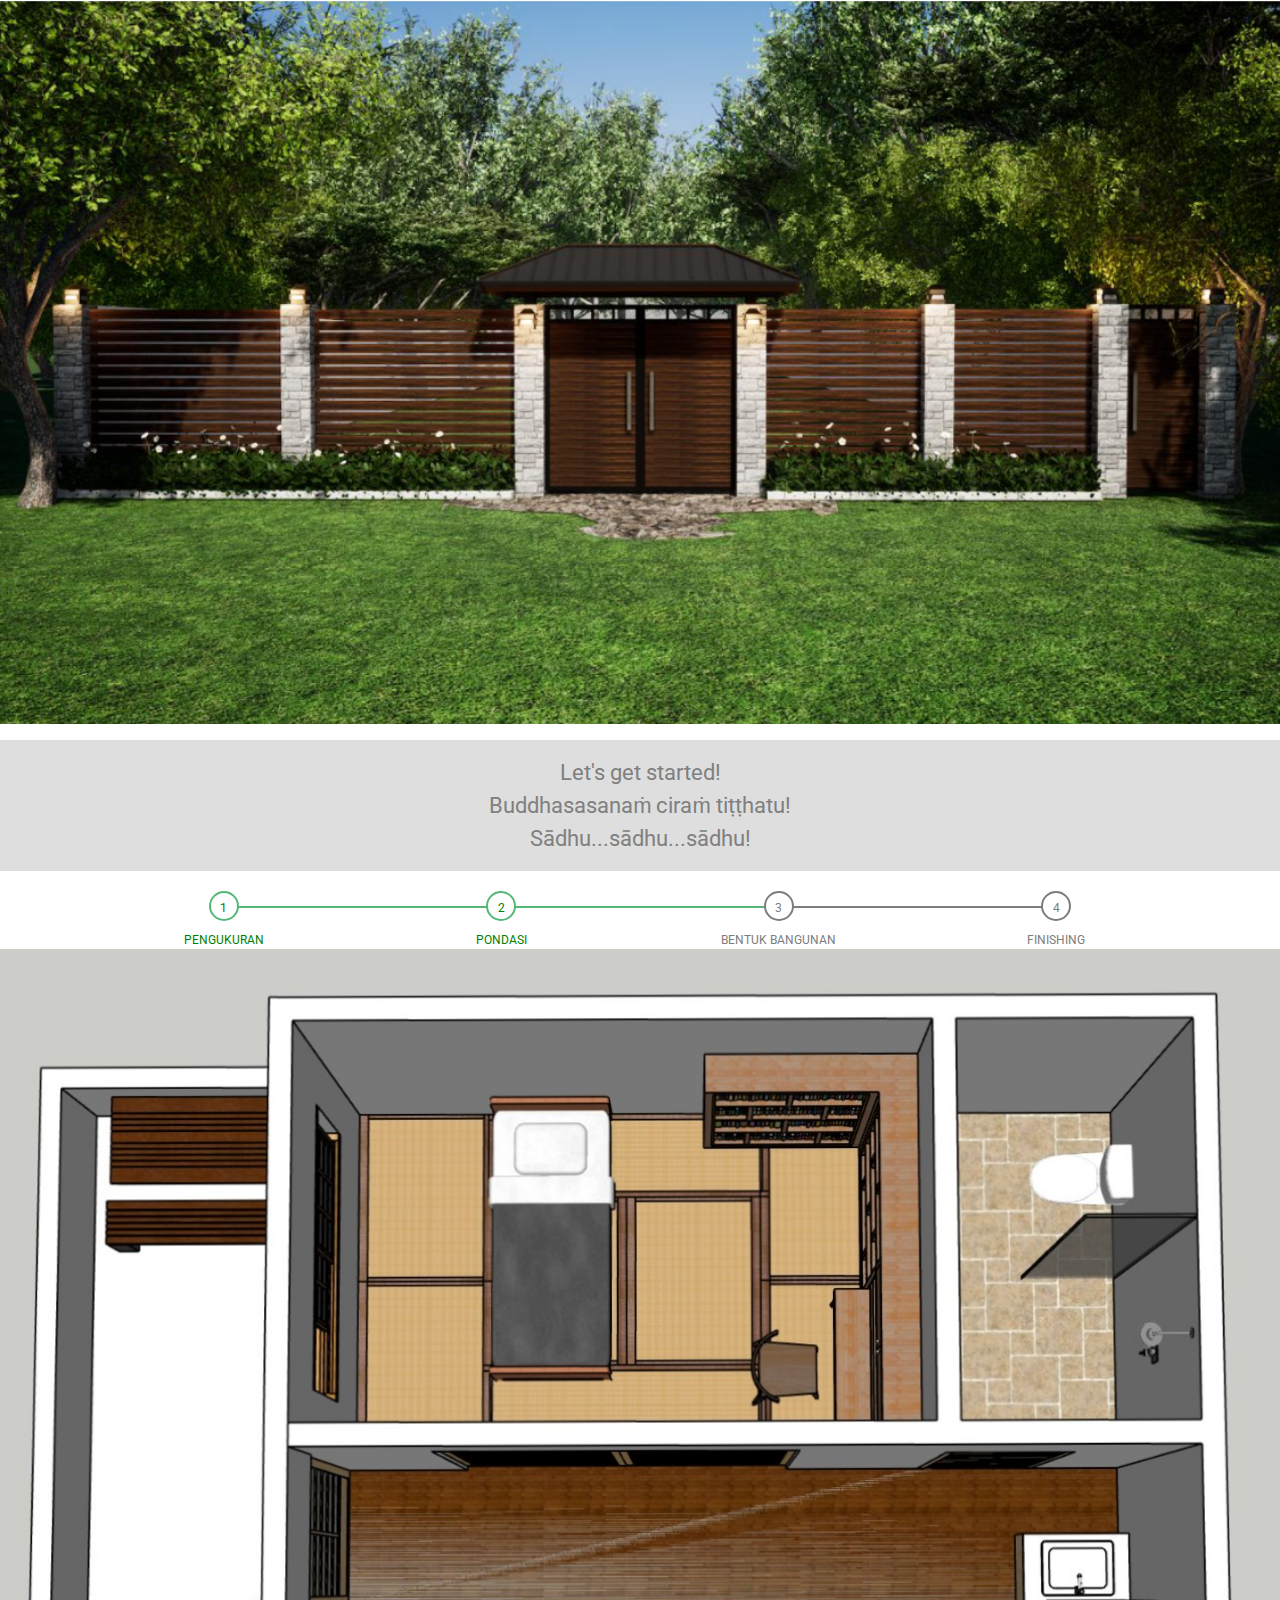
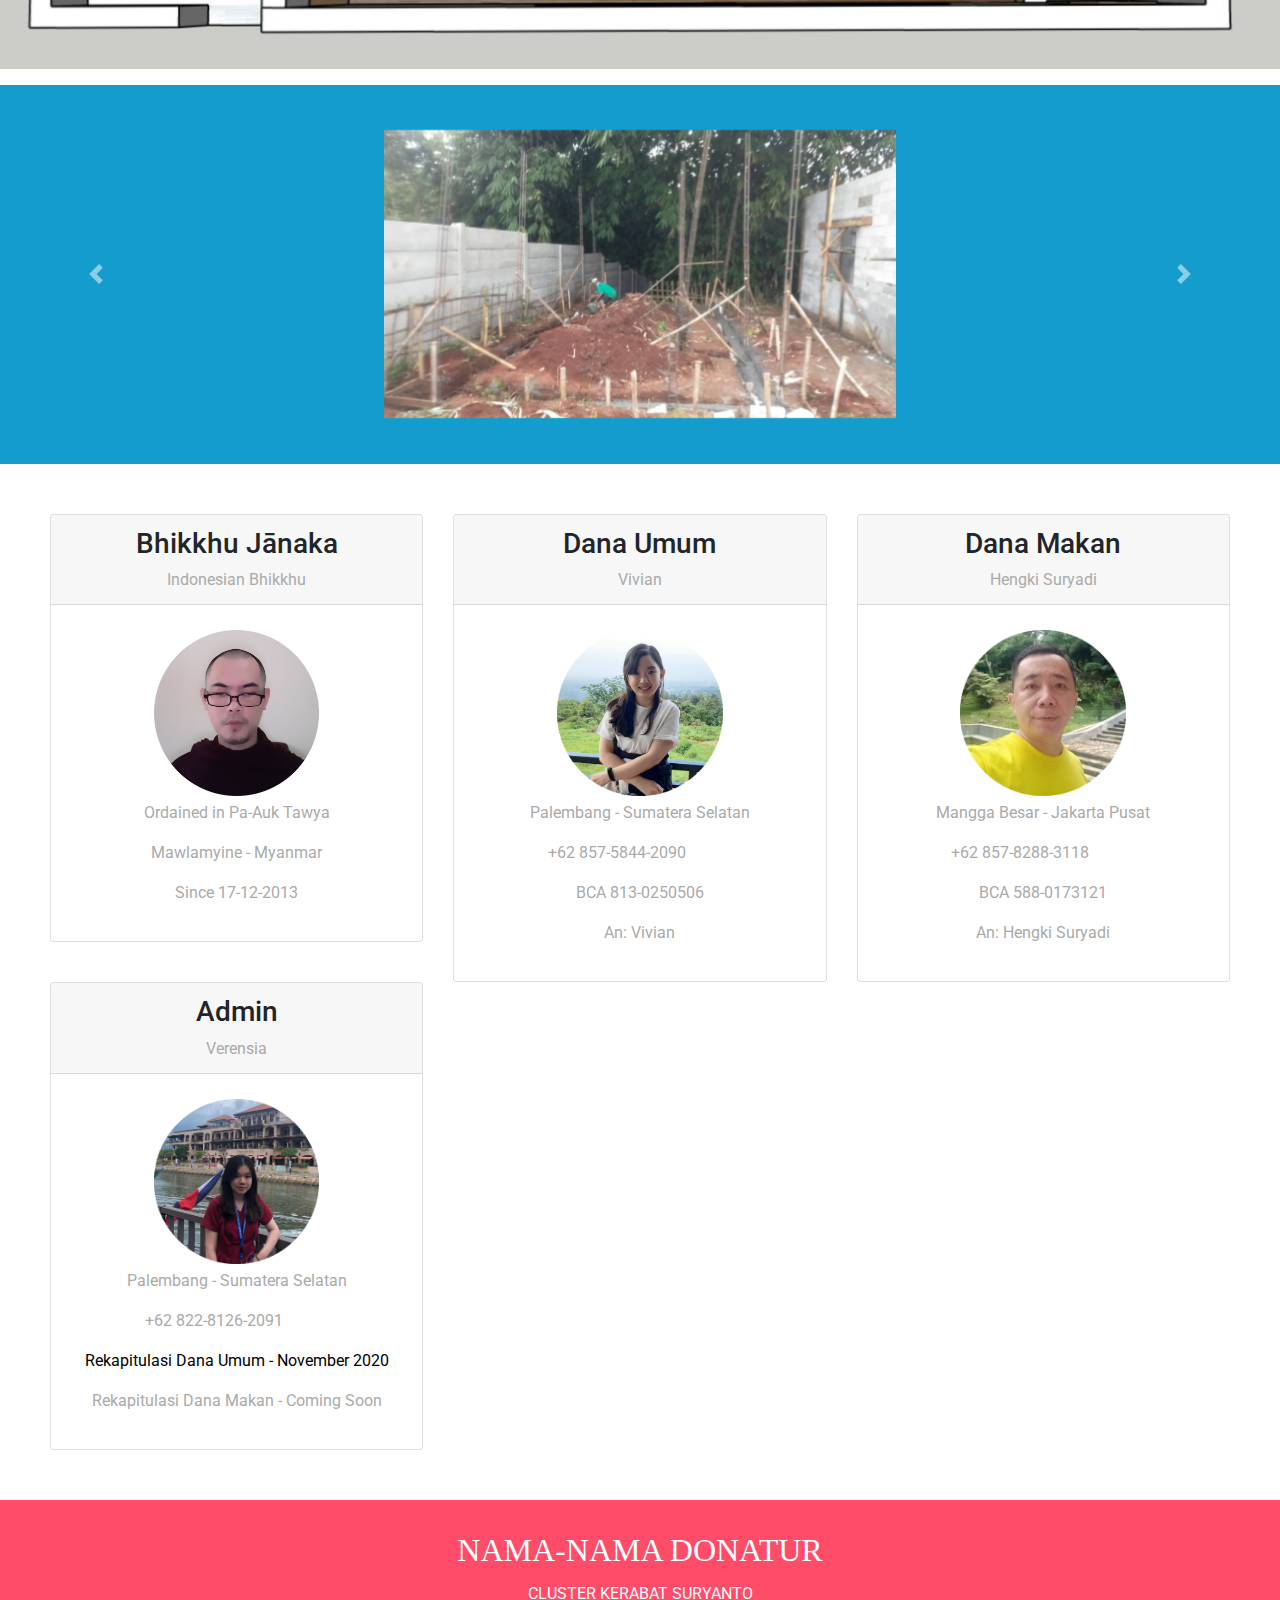
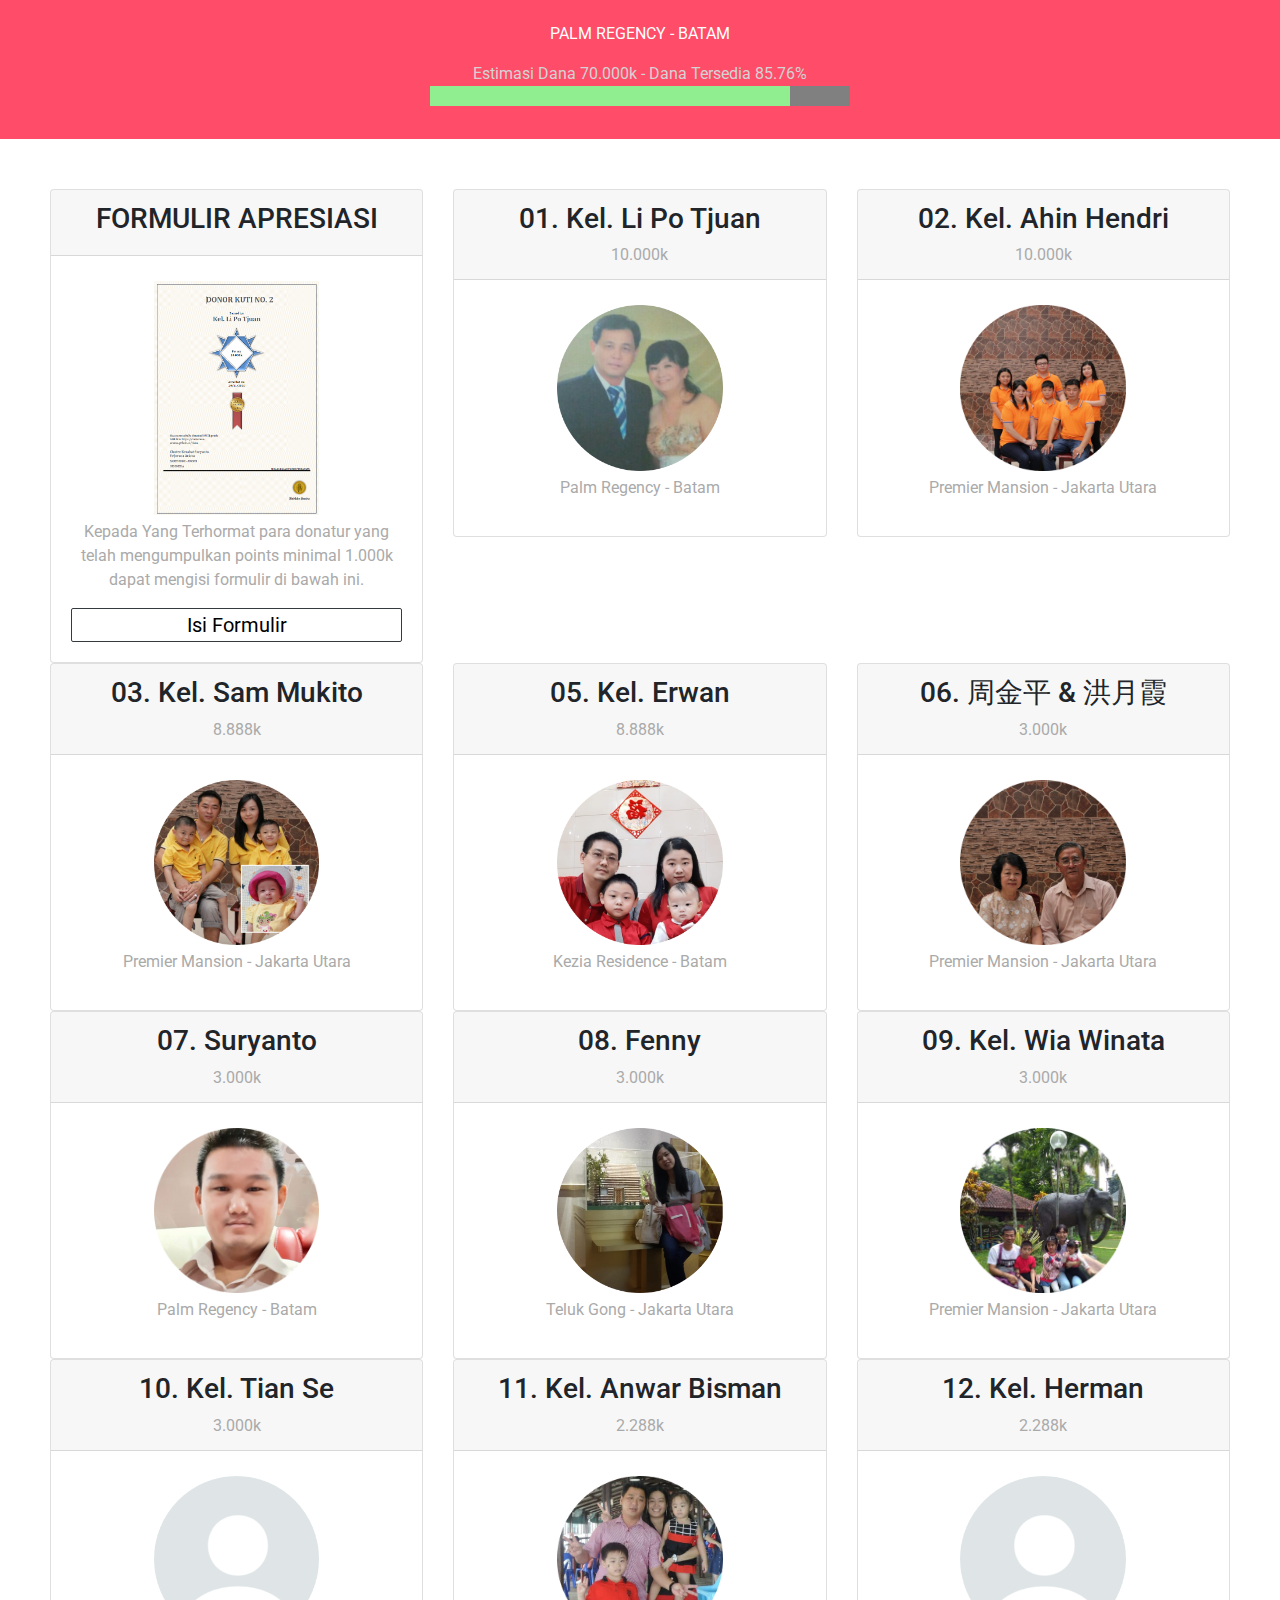
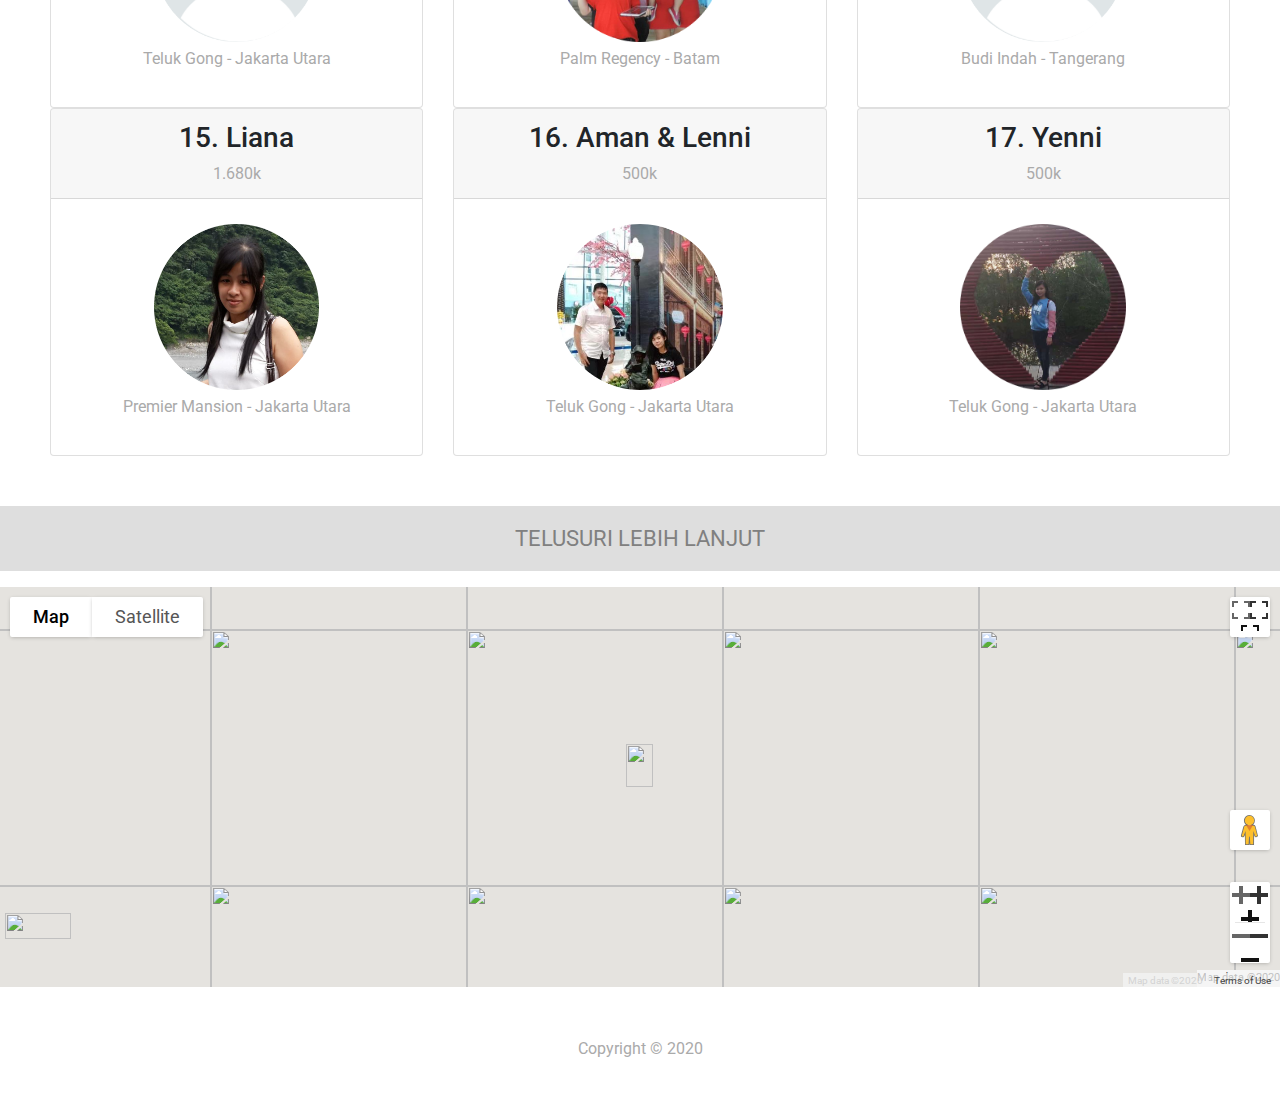
==== batam.html @ 1dc51b27 "Update batam.html" ====
<!DOCTYPE html>
<html lang="en" dir="ltr">

<head>
  <meta charset="utf-8">
  <title>Veḷuvana Ārāma</title>
    <link href='https://fonts.googleapis.com/css?family=Alegreya+Sans' rel='stylesheet' type='text/css'>
    <link rel="stylesheet" href="css/progress-bar.css">
  <link rel="icon" href="/images/favicon.ico">
  <link rel="stylesheet" href="css/bootstrap.min.css">
  <link rel="stylesheet" href="https://stackpath.bootstrapcdn.com/bootstrap/4.5.0/css/bootstrap.min.css" integrity="sha384-9aIt2nRpC12Uk9gS9baDl411NQApFmC26EwAOH8WgZl5MYYxFfc+NcPb1dKGj7Sk" crossorigin="anonymous">
  
  <link rel="stylesheet" href="css/content.css">
  <link rel="stylesheet" href="css/navbar.css">
  <script src="/js/jquery-3.5.1.slim.min.js"></script>
  <script src="/js/popper.min.js"></script>
  <script src="/js/bootstrap.min.js"></script>
  <link href="https://fonts.googleapis.com/css2?family=Montserrat:wght@300;900&family=MuseoModerno:wght@800&family=Roboto:wght@900&family=Ubuntu:wght@300&display=swap" rel="stylesheet"> <!-- CSS stylesheet -->

  <script src="https://kit.fontawesome.com/1367e226d6.js" crossorigin="anonymous"></script>
  <script src="https://code.jquery.com/jquery-3.5.1.slim.min.js" integrity="sha384-DfXdz2htPH0lsSSs5nCTpuj/zy4C+OGpamoFVy38MVBnE+IbbVYUew+OrCXaRkfj" crossorigin="anonymous"></script>
  <script src="https://cdn.jsdelivr.net/npm/popper.js@1.16.0/dist/umd/popper.min.js" integrity="sha384-Q6E9RHvbIyZFJoft+2mJbHaEWldlvI9IOYy5n3zV9zzTtmI3UksdQRVvoxMfooAo" crossorigin="anonymous"></script>
  <script src="https://stackpath.bootstrapcdn.com/bootstrap/4.5.0/js/bootstrap.min.js" integrity="sha384-OgVRvuATP1z7JjHLkuOU7Xw704+h835Lr+6QL9UvYjZE3Ipu6Tp75j7Bh/kR0JKI" crossorigin="anonymous"></script>

  <script src="https://stackpath.bootstrapcdn.com/bootstrap/4.5.0/js/bootstrap.min.js" integrity="sha384-OgVRvuATP1z7JjHLkuOU7Xw704+h835Lr+6QL9UvYjZE3Ipu6Tp75j7Bh/kR0JKI" crossorigin="anonymous"></script>

<style media="screen">
#testimonials {
    background-color: #149dcc;
    color: #fff;
}
</style>

</head>

<body>

        <img class="title-image" src="images/veluvana-arama.png" alt="veluvana">


  <section style=" font-size: 22px;">
    <p style="background-color: #dedede; padding: 1rem; color: grey">Let's get started! <br>
      Buddhasasanaṁ ciraṁ tiṭṭhatu!<br>
      Sādhu...sādhu...sādhu!</p>
  </section>
  <section class="progresivitas">
    <div class="container">
        <ul class="progressbar">
            <li class="active">Pengukuran</li>
            <li class="active">Pondasi</li>
            <li>Bentuk Bangunan</li>
            <li>Finishing</li>
        </ul>
    </div>
  </section>
  <img class="title-image" src="images-kuti/2.jpeg" alt="2">

  <section class="colored-section" id="testimonials">
    <div id="testimonial-carousel" class="carousel slide" data-ride="false">
      <div class="carousel-inner">
        <div class="carousel-item active container-fluid">
        <img class="testimonial-image" src="images-kuti/02-01.jpeg" alt="02-01">
        </div>
        <div class="carousel-item container-fluid">
          <img class="testimonial-image" src="images-kuti/02-02.jpeg" alt="02-02">
        </div>

        <div class="carousel-item container-fluid">
          <img class="testimonial-image" src="images-kuti/02-03.jpeg" alt="02-03">
        </div>
        
        <div class="carousel-item container-fluid">
          <img class="testimonial-image" src="images-kuti/02-04.jpeg" alt="02-04">
        </div>
        
        <div class="carousel-item container-fluid">
          <img class="testimonial-image" src="images-kuti/02-05.jpeg" alt="02-05">
        </div>
        <div class="carousel-item container-fluid">
          <img class="testimonial-image" src="images-kuti/02-06.jpeg" alt="02-06">
        </div>

      </div>
      <a class="carousel-control-prev" href="#testimonial-carousel" role="button" data-slide="prev">
        <span class="carousel-control-prev-icon" </span>
      </a>
      <a class="carousel-control-next" href="#testimonial-carousel" role="button" data-slide="next">
        <span class="carousel-control-next-icon" </span>
      </a>
    </div>
  </section>

  <section id="content">
    <div class="row">

       <div class="pricing-column col-lg-4 col-md-6">
        <div class="card">
          <div class="card-header">
            <h3>Bhikkhu Jānaka</h3>
            <p style="margin: 0px;">Indonesian Bhikkhu</p>
          </div>
          <div class="card-body">
            <img style="width: 50%; margin: 5px;" src="images/Janaka.png" alt="Janaka"><br>
            <p>Ordained in Pa-Auk Tawya </p>
            <p>Mawlamyine - Myanmar </p>
             <p> Since 17-12-2013 </p>
          </div>
        </div>
      </div>

      <div class="pricing-column col-lg-4 col-md-6">
        <div class="card">
          <div class="card-header">
            <h3>Dana Umum</h3>
            <p style="margin: 0px;">Vivian</p>
          </div>
          <div class="card-body">
            <img style="width: 50%; margin: 5px;" src="images/Vivian.png" alt="Vivian"><br>
            <p>Palembang - Sumatera Selatan</p>
            <p>+62 857-5844-2090<a href="https://api.whatsapp.com/send?phone=+62 857-5844-2090&text=Sukhi%20hotu"> <i class="social-icon fab fa-whatsapp"></i></a></p>
            <p>BCA 813-0250506 </p>
            <p>An: Vivian </p>
          </div>
        </div>
      </div>


      <div class="pricing-column col-lg-4 col-md-6">
        <div class="card">
          <div class="card-header">
            <h3>Dana Makan</h3>
            <p style="margin: 0px;">Hengki Suryadi</p>
          </div>
          <div class="card-body">
            <img style="width: 50%; margin: 5px;" src="images/Hengky.png" alt="Hengky"><br>
            <p>Mangga Besar - Jakarta Pusat</p>
            <p>+62 857-8288-3118<a href="https://api.whatsapp.com/send?phone=+62 857-8288-3118&text=Sukhi%20hotu"> <i class="social-icon fab fa-whatsapp"></i></a></p>
            <p>BCA 588-0173121 </p>
            <p>An: Hengki Suryadi</p>
          </div>
        </div>
      </div>


<div class="pricing-column col-lg-4 col-md-6">
        <div class="card">
          <div class="card-header">
            <h3>Admin</h3>
            <p style="margin: 0px;">Verensia</p>
          </div>
          <div class="card-body">
            <img style="width: 50%; margin: 5px;" src="images/Verensia.png" alt="Verensia"><br>
             <p>Palembang - Sumatera Selatan</p>
             <p>+62 822-8126-2091<a href="https://api.whatsapp.com/send?phone=+62 822-8126-2091&text=Sukhi%20hotu"> <i class="social-icon fab fa-whatsapp"></i></a></p>
             <p><a href="https://drive.google.com/file/d/1abCa0wK0D7aFXgGQsX7kx2fhXA1Vr3E8/view?usp=sharing">Rekapitulasi Dana Umum - November 2020</a>  </p>
            
             <p><p>Rekapitulasi Dana Makan - Coming Soon</p>
          </div>
        </div>
      </div>




    </div>
  </section>







  <section class="colored-section" id="true-love">
    <div class="container-fluid">

      <h4 class="big-heading">NAMA-NAMA DONATUR</h4>
      <p style="color: white;">CLUSTER KERABAT SURYANTO</p>
<p style="color: white;">PALM REGENCY - BATAM</p>
<span>Estimasi Dana 70.000k - Dana Tersedia 85.76%</span>
<div>
<progress class="progress-dana" id="progressbar" value="85.76" max="100"></progress>
</div>
    </div>
  </section>
<section id="content">
    <div class="row">

        <div class="pricing-column col-lg-4 col-md-6">
             <div class="card">
               <div class="card-header">
                 <h3>FORMULIR APRESIASI</h3>
               </div>
               <div class="card-body">
                 <img style="width: 50%; margin: 5px;" src="images-grade/li.png" alt="li"><br>
                 <p>Kepada Yang Terhormat para donatur yang telah mengumpulkan points minimal 1.000k dapat mengisi formulir di bawah ini.</p>
                   <a class="btn btn-lg btn-block btn-outline-dark" type="button" a href="https://forms.gle/cAsBqmb8pJM97qnYA">Isi Formulir</a>
               </div>
             </div>
           </div>
      
      <div class="pricing-column col-lg-4 col-md-6">
             <div class="card">
               <div class="card-header">
                 <h3>01. Kel. Li Po Tjuan</h3>
                 <p style="margin: 0px;">10.000k</p>
               </div>
               <div class="card-body">
                 <img style="width: 50%; margin: 5px;" src="images-batam/lipo.png" alt="lipo"><br>
                 <p>Palm Regency - Batam</p>
               </div>
             </div>
           </div>

<div class="pricing-column col-lg-4 col-md-6">
             <div class="card">
               <div class="card-header">
                 <h3>02. Kel. Ahin Hendri</h3>
                 <p style="margin: 0px;">10.000k</p>
               </div>
               <div class="card-body">
                 <img style="width: 50%; margin: 5px;" src="images-batam/ahin.png" alt="ahin"><br>
                 <p>Premier Mansion - Jakarta Utara</p>
               </div>
             </div>
           </div>
      
      <div class="pricing-column col-lg-4 col-md-6">
             <div class="card">
               <div class="card-header">
                 <h3>03. Kel. Sam Mukito</h3>
                 <p style="margin: 0px;">8.888k</p>
               </div>
               <div class="card-body">
                 <img style="width: 50%; margin: 5px;" src="images-batam/mukito.png" alt="mukito"><br>
                 <p>Premier Mansion - Jakarta Utara</p>
               </div>
             </div>
           </div>
      
      <div class="pricing-column col-lg-4 col-md-6">
             <div class="card">
               <div class="card-header">
                 <h3>05. Kel. Erwan</h3>
                 <p style="margin: 0px;">8.888k</p>
               </div>
               <div class="card-body">
                 <img style="width: 50%; margin: 5px;" src="images-batam/erwan.png" alt="erwan"><br>
                 <p>Kezia Residence - Batam</p>
               </div>
             </div>
           </div>
      
      <div class="pricing-column col-lg-4 col-md-6">
             <div class="card">
               <div class="card-header">
                 <h3>06.  周金平 & 洪月霞</h3>
                 <p style="margin: 0px;">3.000k</p>
               </div>
               <div class="card-body">
                 <img style="width: 50%; margin: 5px;" src="images-batam/chiu.png" alt="chiu"><br>
                 <p>Premier Mansion - Jakarta Utara</p>
               </div>
             </div>
           </div>
      
      <div class="pricing-column col-lg-4 col-md-6">
             <div class="card">
               <div class="card-header">
                 <h3>07.  Suryanto</h3>
                 <p style="margin: 0px;">3.000k</p>
               </div>
               <div class="card-body">
                 <img style="width: 50%; margin: 5px;" src="images-batam/suryanto.png" alt="suryanto"><br>
                 <p>Palm Regency - Batam</p>
               </div>
             </div>
           </div>
      
       <div class="pricing-column col-lg-4 col-md-6">
             <div class="card">
               <div class="card-header">
                 <h3>08.  Fenny</h3>
                 <p style="margin: 0px;">3.000k</p>
               </div>
               <div class="card-body">
                 <img style="width: 50%; margin: 5px;" src="images-batam/fenny.png" alt="fenny"><br>
                 <p>Teluk Gong - Jakarta Utara</p>
               </div>
             </div>
           </div>
      
      <div class="pricing-column col-lg-4 col-md-6">
             <div class="card">
               <div class="card-header">
                 <h3>09. Kel. Wia Winata</h3>
                 <p style="margin: 0px;">3.000k</p>
               </div>
               <div class="card-body">
                 <img style="width: 50%; margin: 5px;" src="images-batam/winata.png" alt="winata"><br>
                 <p>Premier Mansion - Jakarta Utara</p>
               </div>
             </div>
           </div>
      
      <div class="pricing-column col-lg-4 col-md-6">
             <div class="card">
               <div class="card-header">
                 <h3>10. Kel. Tian Se</h3>
                 <p style="margin: 0px;">3.000k</p>
               </div>
               <div class="card-body">
                 <img style="width: 50%; margin: 5px;" src="images-batam/donatur-kuti.png" alt="donatur-kuti"><br>
                 <p>Teluk Gong - Jakarta Utara</p>
               </div>
             </div>
           </div>
      
      
      <div class="pricing-column col-lg-4 col-md-6">
             <div class="card">
               <div class="card-header">
                 <h3>11.  Kel. Anwar Bisman</h3>
                 <p style="margin: 0px;">2.288k</p>
               </div>
               <div class="card-body">
                 <img style="width: 50%; margin: 5px;" src="images-batam/anwar.png" alt="anwar"><br>
                 <p>Palm Regency - Batam</p>
               </div>
             </div>
           </div>
      
      <div class="pricing-column col-lg-4 col-md-6">
             <div class="card">
               <div class="card-header">
                 <h3>12.  Kel. Herman</h3>
                 <p style="margin: 0px;">2.288k</p>
               </div>
               <div class="card-body">
                 <img style="width: 50%; margin: 5px;" src="images-batam/donatur-kuti.png" alt="donatur"><br>
                 <p>Budi Indah - Tangerang</p>
               </div>
             </div>
           </div>
      
<div class="pricing-column col-lg-4 col-md-6">
             <div class="card">
               <div class="card-header">
                 <h3>15.  Liana</h3>
                 <p style="margin: 0px;">1.680k</p>
               </div>
               <div class="card-body">
                 <img style="width: 50%; margin: 5px;" src="images-batam/liana.png" alt="liana"><br>
                 <p>Premier Mansion - Jakarta Utara</p>
               </div>
             </div>
           </div>
      
      <div class="pricing-column col-lg-4 col-md-6">
             <div class="card">
               <div class="card-header">
                 <h3>16.  Aman & Lenni</h3>
                 <p style="margin: 0px;">500k</p>
               </div>
               <div class="card-body">
                 <img style="width: 50%; margin: 5px;" src="images-batam/aman.png" alt="aman"><br>
                 <p>Teluk Gong - Jakarta Utara</p>
               </div>
             </div>
           </div>
      
      <div class="pricing-column col-lg-4 col-md-6">
             <div class="card">
               <div class="card-header">
                 <h3>17.  Yenni</h3>
                 <p style="margin: 0px;">500k</p>
               </div>
               <div class="card-body">
                 <img style="width: 50%; margin: 5px;" src="images-batam/yenni.png" alt="yenni"><br>
                 <p>Teluk Gong - Jakarta Utara</p>
               </div>
             </div>
           </div>
      
    </div>
  </section>

  <section style=" font-size: 22px;">
    <p style="background-color: #dedede; padding: 1rem; color: grey">TELUSURI LEBIH LANJUT</p>
  </section>

  <div id="map_canvas" style="width: 100%; height: 400px; position: relative; overflow: hidden;"><div style="height: 100%; width: 100%; position: absolute; top: 0px; left: 0px; background-color: rgb(229, 227, 223);"><div class="gm-style" style="position: absolute; z-index: 0; left: 0px; top: 0px; height: 100%; width: 100%; padding: 0px; border-width: 0px; margin: 0px;"><div tabindex="0" style="position: absolute; z-index: 0; left: 0px; top: 0px; height: 100%; width: 100%; padding: 0px; border-width: 0px; margin: 0px; cursor: url(&quot;https://maps.gstatic.com/mapfiles/openhand_8_8.cur&quot;), default; touch-action: pan-x pan-y;"><div style="z-index: 1; position: absolute; left: 50%; top: 50%; width: 100%; transform: translate(0px, 0px);"><div style="position: absolute; left: 0px; top: 0px; z-index: 100; width: 100%;"><div style="position: absolute; left: 0px; top: 0px; z-index: 0;"><div style="position: absolute; z-index: 987; transform: matrix(1, 0, 0, 1, -173, -157);"><div style="position: absolute; left: 256px; top: 0px; width: 256px; height: 256px;"><div style="width: 256px; height: 256px;"></div></div><div style="position: absolute; left: 0px; top: 0px; width: 256px; height: 256px;"><div style="width: 256px; height: 256px;"></div></div><div style="position: absolute; left: 0px; top: -256px; width: 256px; height: 256px;"><div style="width: 256px; height: 256px;"></div></div><div style="position: absolute; left: 256px; top: -256px; width: 256px; height: 256px;"><div style="width: 256px; height: 256px;"></div></div><div style="position: absolute; left: 512px; top: -256px; width: 256px; height: 256px;"><div style="width: 256px; height: 256px;"></div></div><div style="position: absolute; left: 512px; top: 0px; width: 256px; height: 256px;"><div style="width: 256px; height: 256px;"></div></div><div style="position: absolute; left: 512px; top: 256px; width: 256px; height: 256px;"><div style="width: 256px; height: 256px;"></div></div><div style="position: absolute; left: 256px; top: 256px; width: 256px; height: 256px;"><div style="width: 256px; height: 256px;"></div></div><div style="position: absolute; left: 0px; top: 256px; width: 256px; height: 256px;"><div style="width: 256px; height: 256px;"></div></div><div style="position: absolute; left: -256px; top: 256px; width: 256px; height: 256px;"><div style="width: 256px; height: 256px;"></div></div><div style="position: absolute; left: -256px; top: 0px; width: 256px; height: 256px;"><div style="width: 256px; height: 256px;"></div></div><div style="position: absolute; left: -256px; top: -256px; width: 256px; height: 256px;"><div style="width: 256px; height: 256px;"></div></div><div style="position: absolute; left: 768px; top: -256px; width: 256px; height: 256px;"><div style="width: 256px; height: 256px;"></div></div><div style="position: absolute; left: 768px; top: 0px; width: 256px; height: 256px;"><div style="width: 256px; height: 256px;"></div></div><div style="position: absolute; left: 768px; top: 256px; width: 256px; height: 256px;"><div style="width: 256px; height: 256px;"></div></div><div style="position: absolute; left: -512px; top: 256px; width: 256px; height: 256px;"><div style="width: 256px; height: 256px;"></div></div><div style="position: absolute; left: -512px; top: 0px; width: 256px; height: 256px;"><div style="width: 256px; height: 256px;"></div></div><div style="position: absolute; left: -512px; top: -256px; width: 256px; height: 256px;"><div style="width: 256px; height: 256px;"></div></div></div></div></div><div style="position: absolute; left: 0px; top: 0px; z-index: 101; width: 100%;"></div><div style="position: absolute; left: 0px; top: 0px; z-index: 102; width: 100%;"></div><div style="position: absolute; left: 0px; top: 0px; z-index: 103; width: 100%;"><div style="position: absolute; left: 0px; top: 0px; z-index: -1;"><div style="position: absolute; z-index: 987; transform: matrix(1, 0, 0, 1, -173, -157);"><div style="width: 256px; height: 256px; overflow: hidden; position: absolute; left: 256px; top: 0px;"></div><div style="width: 256px; height: 256px; overflow: hidden; position: absolute; left: 0px; top: 0px;"></div><div style="width: 256px; height: 256px; overflow: hidden; position: absolute; left: 0px; top: -256px;"></div><div style="width: 256px; height: 256px; overflow: hidden; position: absolute; left: 256px; top: -256px;"></div><div style="width: 256px; height: 256px; overflow: hidden; position: absolute; left: 512px; top: -256px;"></div><div style="width: 256px; height: 256px; overflow: hidden; position: absolute; left: 512px; top: 0px;"></div><div style="width: 256px; height: 256px; overflow: hidden; position: absolute; left: 512px; top: 256px;"></div><div style="width: 256px; height: 256px; overflow: hidden; position: absolute; left: 256px; top: 256px;"></div><div style="width: 256px; height: 256px; overflow: hidden; position: absolute; left: 0px; top: 256px;"></div><div style="width: 256px; height: 256px; overflow: hidden; position: absolute; left: -256px; top: 256px;"></div><div style="width: 256px; height: 256px; overflow: hidden; position: absolute; left: -256px; top: 0px;"></div><div style="width: 256px; height: 256px; overflow: hidden; position: absolute; left: -256px; top: -256px;"></div><div style="width: 256px; height: 256px; overflow: hidden; position: absolute; left: 768px; top: -256px;"></div><div style="width: 256px; height: 256px; overflow: hidden; position: absolute; left: 768px; top: 0px;"></div><div style="width: 256px; height: 256px; overflow: hidden; position: absolute; left: 768px; top: 256px;"></div><div style="width: 256px; height: 256px; overflow: hidden; position: absolute; left: -512px; top: 256px;"></div><div style="width: 256px; height: 256px; overflow: hidden; position: absolute; left: -512px; top: 0px;"></div><div style="width: 256px; height: 256px; overflow: hidden; position: absolute; left: -512px; top: -256px;"></div></div></div><div style="width: 27px; height: 43px; overflow: hidden; position: absolute; left: -14px; top: -43px; z-index: 0;"><img alt="" src="https://maps.gstatic.com/mapfiles/api-3/images/spotlight-poi2_hdpi.png" draggable="false" style="position: absolute; left: 0px; top: 0px; width: 27px; height: 43px; user-select: none; border: 0px; padding: 0px; margin: 0px; max-width: none;"></div></div><div style="position: absolute; left: 0px; top: 0px; z-index: 0;"><div style="position: absolute; z-index: 987; transform: matrix(1, 0, 0, 1, -173, -157);"><div style="position: absolute; left: 256px; top: 0px; width: 256px; height: 256px; transition: opacity 200ms linear 0s;"><img draggable="false" alt="" role="presentation" src="https://maps.googleapis.com/maps/vt?pb=!1m5!1m4!1i13!2i6525!3i4235!4i256!2m3!1e0!2sm!3i533254342!3m12!2sen-US!3sUS!5e18!12m4!1e68!2m2!1sset!2sRoadmap!12m3!1e37!2m1!1ssmartmaps!4e0!5m1!5f2&amp;key=AIzaSyCLGymfXjHr-bhT80mHZMhXROh0fi6ssQg&amp;token=73567" style="width: 256px; height: 256px; user-select: none; border: 0px; padding: 0px; margin: 0px; max-width: none;"></div><div style="position: absolute; left: 0px; top: -256px; width: 256px; height: 256px; transition: opacity 200ms linear 0s;"><img draggable="false" alt="" role="presentation" src="https://maps.googleapis.com/maps/vt?pb=!1m5!1m4!1i13!2i6524!3i4234!4i256!2m3!1e0!2sm!3i533254342!3m12!2sen-US!3sUS!5e18!12m4!1e68!2m2!1sset!2sRoadmap!12m3!1e37!2m1!1ssmartmaps!4e0!5m1!5f2&amp;key=AIzaSyCLGymfXjHr-bhT80mHZMhXROh0fi6ssQg&amp;token=24906" style="width: 256px; height: 256px; user-select: none; border: 0px; padding: 0px; margin: 0px; max-width: none;"></div><div style="position: absolute; left: 256px; top: -256px; width: 256px; height: 256px; transition: opacity 200ms linear 0s;"><img draggable="false" alt="" role="presentation" src="https://maps.googleapis.com/maps/vt?pb=!1m5!1m4!1i13!2i6525!3i4234!4i256!2m3!1e0!2sm!3i533254342!3m12!2sen-US!3sUS!5e18!12m4!1e68!2m2!1sset!2sRoadmap!12m3!1e37!2m1!1ssmartmaps!4e0!5m1!5f2&amp;key=AIzaSyCLGymfXjHr-bhT80mHZMhXROh0fi6ssQg&amp;token=42060" style="width: 256px; height: 256px; user-select: none; border: 0px; padding: 0px; margin: 0px; max-width: none;"></div><div style="position: absolute; left: 512px; top: -256px; width: 256px; height: 256px; transition: opacity 200ms linear 0s;"><img draggable="false" alt="" role="presentation" src="https://maps.googleapis.com/maps/vt?pb=!1m5!1m4!1i13!2i6526!3i4234!4i256!2m3!1e0!2sm!3i533254342!3m12!2sen-US!3sUS!5e18!12m4!1e68!2m2!1sset!2sRoadmap!12m3!1e37!2m1!1ssmartmaps!4e0!5m1!5f2&amp;key=AIzaSyCLGymfXjHr-bhT80mHZMhXROh0fi6ssQg&amp;token=59214" style="width: 256px; height: 256px; user-select: none; border: 0px; padding: 0px; margin: 0px; max-width: none;"></div><div style="position: absolute; left: 0px; top: 0px; width: 256px; height: 256px; transition: opacity 200ms linear 0s;"><img draggable="false" alt="" role="presentation" src="https://maps.googleapis.com/maps/vt?pb=!1m5!1m4!1i13!2i6524!3i4235!4i256!2m3!1e0!2sm!3i533254342!3m12!2sen-US!3sUS!5e18!12m4!1e68!2m2!1sset!2sRoadmap!12m3!1e37!2m1!1ssmartmaps!4e0!5m1!5f2&amp;key=AIzaSyCLGymfXjHr-bhT80mHZMhXROh0fi6ssQg&amp;token=56413" style="width: 256px; height: 256px; user-select: none; border: 0px; padding: 0px; margin: 0px; max-width: none;"></div><div style="position: absolute; left: 512px; top: 0px; width: 256px; height: 256px; transition: opacity 200ms linear 0s;"><img draggable="false" alt="" role="presentation" src="https://maps.googleapis.com/maps/vt?pb=!1m5!1m4!1i13!2i6526!3i4235!4i256!2m3!1e0!2sm!3i533254342!3m12!2sen-US!3sUS!5e18!12m4!1e68!2m2!1sset!2sRoadmap!12m3!1e37!2m1!1ssmartmaps!4e0!5m1!5f2&amp;key=AIzaSyCLGymfXjHr-bhT80mHZMhXROh0fi6ssQg&amp;token=90721" style="width: 256px; height: 256px; user-select: none; border: 0px; padding: 0px; margin: 0px; max-width: none;"></div><div style="position: absolute; left: 512px; top: 256px; width: 256px; height: 256px; transition: opacity 200ms linear 0s;"><img draggable="false" alt="" role="presentation" src="https://maps.googleapis.com/maps/vt?pb=!1m5!1m4!1i13!2i6526!3i4236!4i256!2m3!1e0!2sm!3i533254342!3m12!2sen-US!3sUS!5e18!12m4!1e68!2m2!1sset!2sRoadmap!12m3!1e37!2m1!1ssmartmaps!4e0!5m1!5f2&amp;key=AIzaSyCLGymfXjHr-bhT80mHZMhXROh0fi6ssQg&amp;token=122228" style="width: 256px; height: 256px; user-select: none; border: 0px; padding: 0px; margin: 0px; max-width: none;"></div><div style="position: absolute; left: -256px; top: 256px; width: 256px; height: 256px; transition: opacity 200ms linear 0s;"><img draggable="false" alt="" role="presentation" src="https://maps.googleapis.com/maps/vt?pb=!1m5!1m4!1i13!2i6523!3i4236!4i256!2m3!1e0!2sm!3i533254354!3m12!2sen-US!3sUS!5e18!12m4!1e68!2m2!1sset!2sRoadmap!12m3!1e37!2m1!1ssmartmaps!4e0!5m1!5f2&amp;key=AIzaSyCLGymfXjHr-bhT80mHZMhXROh0fi6ssQg&amp;token=105351" style="width: 256px; height: 256px; user-select: none; border: 0px; padding: 0px; margin: 0px; max-width: none;"></div><div style="position: absolute; left: 256px; top: 256px; width: 256px; height: 256px; transition: opacity 200ms linear 0s;"><img draggable="false" alt="" role="presentation" src="https://maps.googleapis.com/maps/vt?pb=!1m5!1m4!1i13!2i6525!3i4236!4i256!2m3!1e0!2sm!3i533254342!3m12!2sen-US!3sUS!5e18!12m4!1e68!2m2!1sset!2sRoadmap!12m3!1e37!2m1!1ssmartmaps!4e0!5m1!5f2&amp;key=AIzaSyCLGymfXjHr-bhT80mHZMhXROh0fi6ssQg&amp;token=105074" style="width: 256px; height: 256px; user-select: none; border: 0px; padding: 0px; margin: 0px; max-width: none;"></div><div style="position: absolute; left: 768px; top: -256px; width: 256px; height: 256px; transition: opacity 200ms linear 0s;"><img draggable="false" alt="" role="presentation" src="https://maps.googleapis.com/maps/vt?pb=!1m5!1m4!1i13!2i6527!3i4234!4i256!2m3!1e0!2sm!3i533254282!3m12!2sen-US!3sUS!5e18!12m4!1e68!2m2!1sset!2sRoadmap!12m3!1e37!2m1!1ssmartmaps!4e0!5m1!5f2&amp;key=AIzaSyCLGymfXjHr-bhT80mHZMhXROh0fi6ssQg&amp;token=26254" style="width: 256px; height: 256px; user-select: none; border: 0px; padding: 0px; margin: 0px; max-width: none;"></div><div style="position: absolute; left: -256px; top: -256px; width: 256px; height: 256px; transition: opacity 200ms linear 0s;"><img draggable="false" alt="" role="presentation" src="https://maps.googleapis.com/maps/vt?pb=!1m5!1m4!1i13!2i6523!3i4234!4i256!2m3!1e0!2sm!3i533254306!3m12!2sen-US!3sUS!5e18!12m4!1e68!2m2!1sset!2sRoadmap!12m3!1e37!2m1!1ssmartmaps!4e0!5m1!5f2&amp;key=AIzaSyCLGymfXjHr-bhT80mHZMhXROh0fi6ssQg&amp;token=97947" style="width: 256px; height: 256px; user-select: none; border: 0px; padding: 0px; margin: 0px; max-width: none;"></div><div style="position: absolute; left: 0px; top: 256px; width: 256px; height: 256px; transition: opacity 200ms linear 0s;"><img draggable="false" alt="" role="presentation" src="https://maps.googleapis.com/maps/vt?pb=!1m5!1m4!1i13!2i6524!3i4236!4i256!2m3!1e0!2sm!3i533254342!3m12!2sen-US!3sUS!5e18!12m4!1e68!2m2!1sset!2sRoadmap!12m3!1e37!2m1!1ssmartmaps!4e0!5m1!5f2&amp;key=AIzaSyCLGymfXjHr-bhT80mHZMhXROh0fi6ssQg&amp;token=87920" style="width: 256px; height: 256px; user-select: none; border: 0px; padding: 0px; margin: 0px; max-width: none;"></div><div style="position: absolute; left: -256px; top: 0px; width: 256px; height: 256px; transition: opacity 200ms linear 0s;"><img draggable="false" alt="" role="presentation" src="https://maps.googleapis.com/maps/vt?pb=!1m5!1m4!1i13!2i6523!3i4235!4i256!2m3!1e0!2sm!3i533254186!3m12!2sen-US!3sUS!5e18!12m4!1e68!2m2!1sset!2sRoadmap!12m3!1e37!2m1!1ssmartmaps!4e0!5m1!5f2&amp;key=AIzaSyCLGymfXjHr-bhT80mHZMhXROh0fi6ssQg&amp;token=29226" style="width: 256px; height: 256px; user-select: none; border: 0px; padding: 0px; margin: 0px; max-width: none;"></div><div style="position: absolute; left: 768px; top: 0px; width: 256px; height: 256px; transition: opacity 200ms linear 0s;"><img draggable="false" alt="" role="presentation" src="https://maps.googleapis.com/maps/vt?pb=!1m5!1m4!1i13!2i6527!3i4235!4i256!2m3!1e0!2sm!3i533254306!3m12!2sen-US!3sUS!5e18!12m4!1e68!2m2!1sset!2sRoadmap!12m3!1e37!2m1!1ssmartmaps!4e0!5m1!5f2&amp;key=AIzaSyCLGymfXjHr-bhT80mHZMhXROh0fi6ssQg&amp;token=66999" style="width: 256px; height: 256px; user-select: none; border: 0px; padding: 0px; margin: 0px; max-width: none;"></div><div style="position: absolute; left: 768px; top: 256px; width: 256px; height: 256px; transition: opacity 200ms linear 0s;"><img draggable="false" alt="" role="presentation" src="https://maps.googleapis.com/maps/vt?pb=!1m5!1m4!1i13!2i6527!3i4236!4i256!2m3!1e0!2sm!3i533254318!3m12!2sen-US!3sUS!5e18!12m4!1e68!2m2!1sset!2sRoadmap!12m3!1e37!2m1!1ssmartmaps!4e0!5m1!5f2&amp;key=AIzaSyCLGymfXjHr-bhT80mHZMhXROh0fi6ssQg&amp;token=2020" style="width: 256px; height: 256px; user-select: none; border: 0px; padding: 0px; margin: 0px; max-width: none;"></div><div style="position: absolute; left: -512px; top: -256px; width: 256px; height: 256px; transition: opacity 200ms linear 0s;"><img draggable="false" alt="" role="presentation" src="https://maps.googleapis.com/maps/vt?pb=!1m5!1m4!1i13!2i6522!3i4234!4i256!2m3!1e0!2sm!3i533254306!3m12!2sen-US!3sUS!5e18!12m4!1e68!2m2!1sset!2sRoadmap!12m3!1e37!2m1!1ssmartmaps!4e0!5m1!5f2&amp;key=AIzaSyCLGymfXjHr-bhT80mHZMhXROh0fi6ssQg&amp;token=80793" style="width: 256px; height: 256px; user-select: none; border: 0px; padding: 0px; margin: 0px; max-width: none;"></div><div style="position: absolute; left: -512px; top: 0px; width: 256px; height: 256px; transition: opacity 200ms linear 0s;"><img draggable="false" alt="" role="presentation" src="https://maps.googleapis.com/maps/vt?pb=!1m5!1m4!1i13!2i6522!3i4235!4i256!2m3!1e0!2sm!3i533254282!3m12!2sen-US!3sUS!5e18!12m4!1e68!2m2!1sset!2sRoadmap!12m3!1e37!2m1!1ssmartmaps!4e0!5m1!5f2&amp;key=AIzaSyCLGymfXjHr-bhT80mHZMhXROh0fi6ssQg&amp;token=103062" style="width: 256px; height: 256px; user-select: none; border: 0px; padding: 0px; margin: 0px; max-width: none;"></div><div style="position: absolute; left: -512px; top: 256px; width: 256px; height: 256px; transition: opacity 200ms linear 0s;"><img draggable="false" alt="" role="presentation" src="https://maps.googleapis.com/maps/vt?pb=!1m5!1m4!1i13!2i6522!3i4236!4i256!2m3!1e0!2sm!3i533254354!3m12!2sen-US!3sUS!5e18!12m4!1e68!2m2!1sset!2sRoadmap!12m3!1e37!2m1!1ssmartmaps!4e0!5m1!5f2&amp;key=AIzaSyCLGymfXjHr-bhT80mHZMhXROh0fi6ssQg&amp;token=88197" style="width: 256px; height: 256px; user-select: none; border: 0px; padding: 0px; margin: 0px; max-width: none;"></div></div></div></div><div class="gm-style-pbc" style="z-index: 2; position: absolute; height: 100%; width: 100%; padding: 0px; border-width: 0px; margin: 0px; left: 0px; top: 0px; opacity: 0;"><p class="gm-style-pbt"></p></div><div style="z-index: 3; position: absolute; height: 100%; width: 100%; padding: 0px; border-width: 0px; margin: 0px; left: 0px; top: 0px; touch-action: pan-x pan-y;"><div style="z-index: 4; position: absolute; left: 50%; top: 50%; width: 100%; transform: translate(0px, 0px);"><div style="position: absolute; left: 0px; top: 0px; z-index: 104; width: 100%;"></div><div style="position: absolute; left: 0px; top: 0px; z-index: 105; width: 100%;"></div><div style="position: absolute; left: 0px; top: 0px; z-index: 106; width: 100%;"><div title="" style="width: 43px; height: 59px; overflow: hidden; position: absolute; opacity: 0.0001; cursor: pointer; touch-action: none; left: -22px; top: -51px; z-index: 0;"><img alt="" src="https://maps.gstatic.com/mapfiles/api-3/images/spotlight-poi2_hdpi.png" draggable="false" style="position: absolute; left: 0px; top: 0px; width: 43px; height: 59px; user-select: none; border: 0px; padding: 0px; margin: 0px; max-width: none;"></div></div><div style="position: absolute; left: 0px; top: 0px; z-index: 107; width: 100%;"></div></div></div></div><iframe aria-hidden="true" frameborder="0" tabindex="-1" style="z-index: -1; position: absolute; width: 100%; height: 100%; top: 0px; left: 0px; border: none;"></iframe><div><div class="gmnoprint" style="margin: 10px; z-index: 0; position: absolute; cursor: pointer; left: 0px; top: 0px;"><div class="gm-style-mtc" style="float: left; position: relative;"><button draggable="false" title="Show street map" aria-label="Show street map" type="button" aria-pressed="true" style="background: none padding-box rgb(255, 255, 255); display: table-cell; border: 0px; margin: 0px; padding: 0px 23px; text-transform: none; appearance: none; position: relative; cursor: pointer; user-select: none; direction: ltr; overflow: hidden; text-align: center; height: 40px; vertical-align: middle; color: rgb(0, 0, 0); font-family: Roboto, Arial, sans-serif; font-size: 18px; border-bottom-left-radius: 2px; border-top-left-radius: 2px; box-shadow: rgba(0, 0, 0, 0.3) 0px 1px 4px -1px; min-width: 35px; font-weight: 500;">Map</button><div style="background-color: white; z-index: -1; padding: 2px; border-bottom-left-radius: 2px; border-bottom-right-radius: 2px; box-shadow: rgba(0, 0, 0, 0.3) 0px 1px 4px -1px; position: absolute; left: 0px; top: 40px; text-align: left; display: none;"><div draggable="false" title="Show street map with terrain" style="color: black; font-family: Roboto, Arial, sans-serif; user-select: none; font-size: 18px; background-color: rgb(255, 255, 255); padding: 7px 8px 7px 7px; direction: ltr; text-align: left; white-space: nowrap;"><span aria-label="Show street map with terrain" role="checkbox" tabindex="0" aria-checked="false" style="vertical-align: middle;"><img src="data:image/svg+xml,%3Csvg%20xmlns%3D%22http%3A%2F%2Fwww.w3.org%2F2000%2Fsvg%22%20width%3D%2224px%22%20height%3D%2224px%22%20viewBox%3D%220%200%2024%2024%22%20fill%3D%22%23000000%22%3E%0A%20%20%20%20%3Cpath%20d%3D%22M0%200h24v24H0z%22%20fill%3D%22none%22%2F%3E%0A%20%20%20%20%3Cpath%20d%3D%22M19%203H5c-1.11%200-2%20.9-2%202v14c0%201.1.89%202%202%202h14c1.11%200%202-.9%202-2V5c0-1.1-.89-2-2-2zm-9%2014l-5-5%201.41-1.41L10%2014.17l7.59-7.59L19%208l-9%209z%22%2F%3E%0A%3C%2Fsvg%3E%0A" style="height: 1em; width: 1em; transform: translateY(0.15em); display: none;"><img src="data:image/svg+xml,%3Csvg%20xmlns%3D%22http%3A%2F%2Fwww.w3.org%2F2000%2Fsvg%22%20width%3D%2224px%22%20height%3D%2224px%22%20viewBox%3D%220%200%2024%2024%22%20fill%3D%22%23000000%22%3E%0A%20%20%20%20%3Cpath%20d%3D%22M19%205v14H5V5h14m0-2H5c-1.1%200-2%20.9-2%202v14c0%201.1.9%202%202%202h14c1.1%200%202-.9%202-2V5c0-1.1-.9-2-2-2z%22%2F%3E%0A%20%20%20%20%3Cpath%20d%3D%22M0%200h24v24H0z%22%20fill%3D%22none%22%2F%3E%0A%3C%2Fsvg%3E%0A" style="height: 1em; width: 1em; transform: translateY(0.15em);"></span><label style="vertical-align: middle; cursor: pointer;">Terrain</label></div></div></div><div class="gm-style-mtc" style="float: left; position: relative;"><button draggable="false" title="Show satellite imagery" aria-label="Show satellite imagery" type="button" aria-pressed="false" style="background: none padding-box rgb(255, 255, 255); display: table-cell; border: 0px; margin: 0px; padding: 0px 23px; text-transform: none; appearance: none; position: relative; cursor: pointer; user-select: none; direction: ltr; overflow: hidden; text-align: center; height: 40px; vertical-align: middle; color: rgb(86, 86, 86); font-family: Roboto, Arial, sans-serif; font-size: 18px; border-bottom-right-radius: 2px; border-top-right-radius: 2px; box-shadow: rgba(0, 0, 0, 0.3) 0px 1px 4px -1px; min-width: 64px;">Satellite</button><div style="background-color: white; z-index: -1; padding: 2px; border-bottom-left-radius: 2px; border-bottom-right-radius: 2px; box-shadow: rgba(0, 0, 0, 0.3) 0px 1px 4px -1px; position: absolute; right: 0px; top: 40px; text-align: left; display: none;"><div draggable="false" title="Show imagery with street names" style="color: black; font-family: Roboto, Arial, sans-serif; user-select: none; font-size: 18px; background-color: rgb(255, 255, 255); padding: 7px 8px 7px 7px; direction: ltr; text-align: left; white-space: nowrap;"><span aria-label="Show imagery with street names" role="checkbox" tabindex="0" aria-checked="true" style="vertical-align: middle;"><img src="data:image/svg+xml,%3Csvg%20xmlns%3D%22http%3A%2F%2Fwww.w3.org%2F2000%2Fsvg%22%20width%3D%2224px%22%20height%3D%2224px%22%20viewBox%3D%220%200%2024%2024%22%20fill%3D%22%23000000%22%3E%0A%20%20%20%20%3Cpath%20d%3D%22M0%200h24v24H0z%22%20fill%3D%22none%22%2F%3E%0A%20%20%20%20%3Cpath%20d%3D%22M19%203H5c-1.11%200-2%20.9-2%202v14c0%201.1.89%202%202%202h14c1.11%200%202-.9%202-2V5c0-1.1-.89-2-2-2zm-9%2014l-5-5%201.41-1.41L10%2014.17l7.59-7.59L19%208l-9%209z%22%2F%3E%0A%3C%2Fsvg%3E%0A" style="height: 1em; width: 1em; transform: translateY(0.15em);"><img src="data:image/svg+xml,%3Csvg%20xmlns%3D%22http%3A%2F%2Fwww.w3.org%2F2000%2Fsvg%22%20width%3D%2224px%22%20height%3D%2224px%22%20viewBox%3D%220%200%2024%2024%22%20fill%3D%22%23000000%22%3E%0A%20%20%20%20%3Cpath%20d%3D%22M19%205v14H5V5h14m0-2H5c-1.1%200-2%20.9-2%202v14c0%201.1.9%202%202%202h14c1.1%200%202-.9%202-2V5c0-1.1-.9-2-2-2z%22%2F%3E%0A%20%20%20%20%3Cpath%20d%3D%22M0%200h24v24H0z%22%20fill%3D%22none%22%2F%3E%0A%3C%2Fsvg%3E%0A" style="height: 1em; width: 1em; transform: translateY(0.15em); display: none;"></span><label style="vertical-align: middle; cursor: pointer;">Labels</label></div></div></div></div></div><div></div><div></div><div></div><div><button draggable="false" title="Toggle fullscreen view" aria-label="Toggle fullscreen view" type="button" class="gm-control-active gm-fullscreen-control" style="background: none rgb(255, 255, 255); border: 0px; margin: 10px; padding: 0px; text-transform: none; appearance: none; position: absolute; cursor: pointer; user-select: none; border-radius: 2px; height: 40px; width: 40px; box-shadow: rgba(0, 0, 0, 0.3) 0px 1px 4px -1px; overflow: hidden; top: 0px; right: 0px;"><img src="data:image/svg+xml,%3Csvg%20xmlns%3D%22http%3A%2F%2Fwww.w3.org%2F2000%2Fsvg%22%20width%3D%2218%22%20height%3D%2218%22%20viewBox%3D%220%200%2018%2018%22%3E%0A%20%20%3Cpath%20fill%3D%22%23666%22%20d%3D%22M0%2C0v2v4h2V2h4V0H2H0z%20M16%2C0h-4v2h4v4h2V2V0H16z%20M16%2C16h-4v2h4h2v-2v-4h-2V16z%20M2%2C12H0v4v2h2h4v-2H2V12z%22%2F%3E%0A%3C%2Fsvg%3E%0A" style="height: 18px; width: 18px;"><img src="data:image/svg+xml,%3Csvg%20xmlns%3D%22http%3A%2F%2Fwww.w3.org%2F2000%2Fsvg%22%20width%3D%2218%22%20height%3D%2218%22%20viewBox%3D%220%200%2018%2018%22%3E%0A%20%20%3Cpath%20fill%3D%22%23333%22%20d%3D%22M0%2C0v2v4h2V2h4V0H2H0z%20M16%2C0h-4v2h4v4h2V2V0H16z%20M16%2C16h-4v2h4h2v-2v-4h-2V16z%20M2%2C12H0v4v2h2h4v-2H2V12z%22%2F%3E%0A%3C%2Fsvg%3E%0A" style="height: 18px; width: 18px;"><img src="data:image/svg+xml,%3Csvg%20xmlns%3D%22http%3A%2F%2Fwww.w3.org%2F2000%2Fsvg%22%20width%3D%2218%22%20height%3D%2218%22%20viewBox%3D%220%200%2018%2018%22%3E%0A%20%20%3Cpath%20fill%3D%22%23111%22%20d%3D%22M0%2C0v2v4h2V2h4V0H2H0z%20M16%2C0h-4v2h4v4h2V2V0H16z%20M16%2C16h-4v2h4h2v-2v-4h-2V16z%20M2%2C12H0v4v2h2h4v-2H2V12z%22%2F%3E%0A%3C%2Fsvg%3E%0A" style="height: 18px; width: 18px;"></button></div><div></div><div></div><div></div><div><div class="gmnoprint gm-bundled-control gm-bundled-control-on-bottom" draggable="false" controlwidth="0" controlheight="0" style="margin: 10px; user-select: none; position: absolute; display: none; bottom: 26px; left: 0px;"><div class="gmnoprint" controlwidth="40" controlheight="40" style="display: none; position: absolute;"><div style="width: 40px; height: 40px;"><button draggable="false" title="Rotate map 90 degrees" aria-label="Rotate map 90 degrees" type="button" class="gm-control-active" style="background: none rgb(255, 255, 255); display: none; border: 0px; margin: 0px 0px 32px; padding: 0px; text-transform: none; appearance: none; position: relative; cursor: pointer; user-select: none; width: 40px; height: 40px; top: 0px; left: 0px; overflow: hidden; box-shadow: rgba(0, 0, 0, 0.3) 0px 1px 4px -1px; border-radius: 2px;"><img src="data:image/svg+xml,%3Csvg%20xmlns%3D%22http%3A%2F%2Fwww.w3.org%2F2000%2Fsvg%22%20width%3D%2224%22%20height%3D%2222%22%20viewBox%3D%220%200%2024%2022%22%3E%0A%20%20%3Cpath%20fill%3D%22%23666%22%20fill-rule%3D%22evenodd%22%20d%3D%22M20%2010c0-5.52-4.48-10-10-10s-10%204.48-10%2010v5h5v-5c0-2.76%202.24-5%205-5s5%202.24%205%205v5h-4l6.5%207%206.5-7h-4v-5z%22%20clip-rule%3D%22evenodd%22%2F%3E%0A%3C%2Fsvg%3E%0A" style="height: 18px; width: 18px;"><img src="data:image/svg+xml,%3Csvg%20xmlns%3D%22http%3A%2F%2Fwww.w3.org%2F2000%2Fsvg%22%20width%3D%2224%22%20height%3D%2222%22%20viewBox%3D%220%200%2024%2022%22%3E%0A%20%20%3Cpath%20fill%3D%22%23333%22%20fill-rule%3D%22evenodd%22%20d%3D%22M20%2010c0-5.52-4.48-10-10-10s-10%204.48-10%2010v5h5v-5c0-2.76%202.24-5%205-5s5%202.24%205%205v5h-4l6.5%207%206.5-7h-4v-5z%22%20clip-rule%3D%22evenodd%22%2F%3E%0A%3C%2Fsvg%3E%0A" style="height: 18px; width: 18px;"><img src="data:image/svg+xml,%3Csvg%20xmlns%3D%22http%3A%2F%2Fwww.w3.org%2F2000%2Fsvg%22%20width%3D%2224%22%20height%3D%2222%22%20viewBox%3D%220%200%2024%2022%22%3E%0A%20%20%3Cpath%20fill%3D%22%23111%22%20fill-rule%3D%22evenodd%22%20d%3D%22M20%2010c0-5.52-4.48-10-10-10s-10%204.48-10%2010v5h5v-5c0-2.76%202.24-5%205-5s5%202.24%205%205v5h-4l6.5%207%206.5-7h-4v-5z%22%20clip-rule%3D%22evenodd%22%2F%3E%0A%3C%2Fsvg%3E%0A" style="height: 18px; width: 18px;"></button><button draggable="false" title="Tilt map" aria-label="Tilt map" type="button" class="gm-tilt gm-control-active" style="background: none rgb(255, 255, 255); display: block; border: 0px; margin: 0px; padding: 0px; text-transform: none; appearance: none; position: relative; cursor: pointer; user-select: none; width: 40px; height: 40px; top: 0px; left: 0px; overflow: hidden; box-shadow: rgba(0, 0, 0, 0.3) 0px 1px 4px -1px; border-radius: 2px;"><img src="data:image/svg+xml,%3Csvg%20xmlns%3D%22http%3A%2F%2Fwww.w3.org%2F2000%2Fsvg%22%20width%3D%2218px%22%20height%3D%2216px%22%20viewBox%3D%220%200%2018%2016%22%3E%0A%20%20%3Cpath%20fill%3D%22%23666%22%20d%3D%22M0%2C16h8V9H0V16z%20M10%2C16h8V9h-8V16z%20M0%2C7h8V0H0V7z%20M10%2C0v7h8V0H10z%22%2F%3E%0A%3C%2Fsvg%3E%0A" style="width: 18px;"><img src="data:image/svg+xml,%3Csvg%20xmlns%3D%22http%3A%2F%2Fwww.w3.org%2F2000%2Fsvg%22%20width%3D%2218px%22%20height%3D%2216px%22%20viewBox%3D%220%200%2018%2016%22%3E%0A%20%20%3Cpath%20fill%3D%22%23333%22%20d%3D%22M0%2C16h8V9H0V16z%20M10%2C16h8V9h-8V16z%20M0%2C7h8V0H0V7z%20M10%2C0v7h8V0H10z%22%2F%3E%0A%3C%2Fsvg%3E%0A" style="width: 18px;"><img src="data:image/svg+xml,%3Csvg%20xmlns%3D%22http%3A%2F%2Fwww.w3.org%2F2000%2Fsvg%22%20width%3D%2218px%22%20height%3D%2216px%22%20viewBox%3D%220%200%2018%2016%22%3E%0A%20%20%3Cpath%20fill%3D%22%23111%22%20d%3D%22M0%2C16h8V9H0V16z%20M10%2C16h8V9h-8V16z%20M0%2C7h8V0H0V7z%20M10%2C0v7h8V0H10z%22%2F%3E%0A%3C%2Fsvg%3E%0A" style="width: 18px;"></button></div></div></div></div><div><div class="gmnoprint gm-bundled-control gm-bundled-control-on-bottom" draggable="false" controlwidth="40" controlheight="153" style="margin: 10px; user-select: none; position: absolute; bottom: 167px; right: 40px;"><div class="gm-svpc" dir="ltr" title="Drag Pegman onto the map to open Street View" controlwidth="40" controlheight="40" style="background-color: rgb(255, 255, 255); box-shadow: rgba(0, 0, 0, 0.3) 0px 1px 4px -1px; border-radius: 2px; width: 40px; height: 40px; cursor: url(&quot;https://maps.gstatic.com/mapfiles/openhand_8_8.cur&quot;), default; touch-action: none; position: absolute; left: 0px; top: 0px;"><div style="position: absolute; left: 50%; top: 50%;"></div><div style="position: absolute; left: 50%; top: 50%;"><img src="data:image/svg+xml,%3Csvg%20xmlns%3D%22http%3A%2F%2Fwww.w3.org%2F2000%2Fsvg%22%20width%3D%2223%22%20height%3D%2238%22%20viewBox%3D%220%200%2023%2038%22%3E%0A%3Cpath%20d%3D%22M16.6%2C38.1h-5.5l-0.2-2.9-0.2%2C2.9h-5.5L5%2C25.3l-0.8%2C2a1.53%2C1.53%2C0%2C0%2C1-1.9.9l-1.2-.4a1.58%2C1.58%2C0%2C0%2C1-1-1.9v-0.1c0.3-.9%2C3.1-11.2%2C3.1-11.2a2.66%2C2.66%2C0%2C0%2C1%2C2.3-2l0.6-.5a6.93%2C6.93%2C0%2C0%2C1%2C4.7-12%2C6.8%2C6.8%2C0%2C0%2C1%2C4.9%2C2%2C7%2C7%2C0%2C0%2C1%2C2%2C4.9%2C6.65%2C6.65%2C0%2C0%2C1-2.2%2C5l0.7%2C0.5a2.78%2C2.78%2C0%2C0%2C1%2C2.4%2C2s2.9%2C11.2%2C2.9%2C11.3a1.53%2C1.53%2C0%2C0%2C1-.9%2C1.9l-1.3.4a1.63%2C1.63%2C0%2C0%2C1-1.9-.9l-0.7-1.8-0.1%2C12.7h0Zm-3.6-2h1.7L14.9%2C20.3l1.9-.3%2C2.4%2C6.3%2C0.3-.1c-0.2-.8-0.8-3.2-2.8-10.9a0.63%2C0.63%2C0%2C0%2C0-.6-0.5h-0.6l-1.1-.9h-1.9l-0.3-2a4.83%2C4.83%2C0%2C0%2C0%2C3.5-4.7A4.78%2C4.78%200%200%2C0%2011%202.3H10.8a4.9%2C4.9%2C0%2C0%2C0-1.4%2C9.6l-0.3%2C2h-1.9l-1%2C.9h-0.6a0.74%2C0.74%2C0%2C0%2C0-.6.5c-2%2C7.5-2.7%2C10-3%2C10.9l0.3%2C0.1%2C2.5-6.3%2C1.9%2C0.3%2C0.2%2C15.8h1.6l0.6-8.4a1.52%2C1.52%2C0%2C0%2C1%2C1.5-1.4%2C1.5%2C1.5%2C0%2C0%2C1%2C1.5%2C1.4l0.9%2C8.4h0Zm-10.9-9.6h0Zm17.5-.1h0Z%22%20style%3D%22fill%3A%23333%3Bopacity%3A0.7%3Bisolation%3Aisolate%22%2F%3E%0A%3Cpath%20d%3D%22M5.9%2C13.6l1.1-.9h7.8l1.2%2C0.9%22%20style%3D%22fill%3A%23ce592c%22%2F%3E%0A%3Cellipse%20cx%3D%2210.9%22%20cy%3D%2213.1%22%20rx%3D%222.7%22%20ry%3D%220.3%22%20style%3D%22fill%3A%23ce592c%3Bopacity%3A0.5%3Bisolation%3Aisolate%22%2F%3E%0A%3Cpath%20d%3D%22M20.6%2C26.1l-2.9-11.3a1.71%2C1.71%2C0%2C0%2C0-1.6-1.2H5.7a1.69%2C1.69%2C0%2C0%2C0-1.5%2C1.3l-3.1%2C11.3a0.61%2C0.61%2C0%2C0%2C0%2C.3.7l1.1%2C0.4a0.61%2C0.61%2C0%2C0%2C0%2C.7-0.3l2.7-6.7%2C0.2%2C16.8h3.6l0.6-9.3a0.47%2C0.47%2C0%2C0%2C1%2C.44-0.5h0.06c0.4%2C0%2C.4.2%2C0.5%2C0.5l0.6%2C9.3h3.6L15.7%2C20.3l2.5%2C6.6a0.52%2C0.52%2C0%2C0%2C0%2C.66.31h0l1.2-.4a0.57%2C0.57%2C0%2C0%2C0%2C.5-0.7h0Z%22%20style%3D%22fill%3A%23fdbf2d%22%2F%3E%0A%3Cpath%20d%3D%22M7%2C13.6l3.9%2C6.7%2C3.9-6.7%22%20style%3D%22fill%3A%23cf572e%3Bopacity%3A0.6%3Bisolation%3Aisolate%22%2F%3E%0A%3Ccircle%20cx%3D%2210.9%22%20cy%3D%227%22%20r%3D%225.9%22%20style%3D%22fill%3A%23fdbf2d%22%2F%3E%0A%3C%2Fsvg%3E%0A" aria-label="Street View Pegman Control" style="height: 30px; width: 30px; position: absolute; transform: translate(-50%, -50%); pointer-events: none;"><img src="data:image/svg+xml,%3Csvg%20width%3D%2224px%22%20height%3D%2238px%22%20xmlns%3D%22http%3A%2F%2Fwww.w3.org%2F2000%2Fsvg%22%20xmlns%3Axlink%3D%22http%3A%2F%2Fwww.w3.org%2F1999%2Fxlink%22%20viewBox%3D%220%200%2024%2038%22%3E%0A%3Cpath%20d%3D%22M22%2C26.6l-2.9-11.3a2.78%2C2.78%2C0%2C0%2C0-2.4-2l-0.7-.5a6.82%2C6.82%2C0%2C0%2C0%2C2.2-5%2C6.9%2C6.9%2C0%2C0%2C0-13.8%2C0%2C7%2C7%2C0%2C0%2C0%2C2.2%2C5.1l-0.6.5a2.55%2C2.55%2C0%2C0%2C0-2.3%2C2s-3%2C11.1-3%2C11.2v0.1a1.58%2C1.58%2C0%2C0%2C0%2C1%2C1.9l1.2%2C0.4a1.63%2C1.63%2C0%2C0%2C0%2C1.9-.9l0.8-2%2C0.2%2C12.8h11.3l0.2-12.6%2C0.7%2C1.8a1.54%2C1.54%2C0%2C0%2C0%2C1.5%2C1%2C1.09%2C1.09%2C0%2C0%2C0%2C.5-0.1l1.3-.4a1.85%2C1.85%2C0%2C0%2C0%2C.7-2h0Zm-1.2.9-1.2.4a0.61%2C0.61%2C0%2C0%2C1-.7-0.3l-2.5-6.6-0.2%2C16.8h-9.4L6.6%2C21l-2.7%2C6.7a0.52%2C0.52%2C0%2C0%2C1-.66.31h0l-1.1-.4a0.52%2C0.52%2C0%2C0%2C1-.31-0.66v0l3.1-11.3a1.69%2C1.69%2C0%2C0%2C1%2C1.5-1.3h0.2l1-.9h2.3a5.9%2C5.9%2C0%2C1%2C1%2C3.2%2C0h2.3l1.1%2C0.9h0.2a1.71%2C1.71%2C0%2C0%2C1%2C1.6%2C1.2l2.9%2C11.3a0.84%2C0.84%2C0%2C0%2C1-.4.7h0Z%22%20style%3D%22fill%3A%23333%3Bfill-opacity%3A0.2%22%2F%3E%22%0A%3C%2Fsvg%3E%0A%0A" aria-label="Pegman is on top of the Map" style="display: none; height: 30px; width: 30px; position: absolute; transform: translate(-50%, -50%); pointer-events: none;"><img src="data:image/svg+xml,%3Csvg%20width%3D%2240px%22%20height%3D%2250px%22%20xmlns%3D%22http%3A%2F%2Fwww.w3.org%2F2000%2Fsvg%22%20xmlns%3Axlink%3D%22http%3A%2F%2Fwww.w3.org%2F1999%2Fxlink%22%20viewBox%3D%220%200%2040%2050%22%3E%0A%3Cpath%20d%3D%22M34.00%2C-30.40l-2.9-11.3a2.78%2C2.78%2C0%2C0%2C0-2.4-2l-0.7-.5a6.82%2C6.82%2C0%2C0%2C0%2C2.2-5%2C6.9%2C6.9%2C0%2C0%2C0-13.8%2C0%2C7%2C7%2C0%2C0%2C0%2C2.2%2C5.1l-0.6.5a2.55%2C2.55%2C0%2C0%2C0-2.3%2C2s-3%2C11.1-3%2C11.2v0.1a1.58%2C1.58%2C0%2C0%2C0%2C1%2C1.9l1.2%2C0.4a1.63%2C1.63%2C0%2C0%2C0%2C1.9-.9l0.8-2%2C0.2%2C12.8h11.3l0.2-12.6%2C0.7%2C1.8a1.54%2C1.54%2C0%2C0%2C0%2C1.5%2C1%2C1.09%2C1.09%2C0%2C0%2C0%2C.5-0.1l1.3-.4a1.85%2C1.85%2C0%2C0%2C0%2C.7-2h0Zm-1.2.9-1.2.4a0.61%2C0.61%2C0%2C0%2C1-.7-0.3l-2.5-6.6-0.2%2C16.8h-9.4L18.60%2C-36.00l-2.7%2C6.7a0.52%2C0.52%2C0%2C0%2C1-.66.31h0l-1.1-.4a0.52%2C0.52%2C0%2C0%2C1-.31-0.66v0l3.1-11.3a1.69%2C1.69%2C0%2C0%2C1%2C1.5-1.3h0.2l1-.9h2.3a5.9%2C5.9%2C0%2C1%2C1%2C3.2%2C0h2.3l1.1%2C0.9h0.2a1.71%2C1.71%2C0%2C0%2C1%2C1.6%2C1.2l2.9%2C11.3a0.84%2C0.84%2C0%2C0%2C1-.4.7h0Zm1.2%2C59.1-2.9-11.3a2.78%2C2.78%2C0%2C0%2C0-2.4-2l-0.7-.5a6.82%2C6.82%2C0%2C0%2C0%2C2.2-5%2C6.9%2C6.9%2C0%2C0%2C0-13.8%2C0%2C7%2C7%2C0%2C0%2C0%2C2.2%2C5.1l-0.6.5a2.55%2C2.55%2C0%2C0%2C0-2.3%2C2s-3%2C11.1-3%2C11.2v0.1a1.58%2C1.58%2C0%2C0%2C0%2C1%2C1.9l1.2%2C0.4a1.63%2C1.63%2C0%2C0%2C0%2C1.9-.9l0.8-2%2C0.2%2C12.8h11.3l0.2-12.6%2C0.7%2C1.8a1.54%2C1.54%2C0%2C0%2C0%2C1.5%2C1%2C1.09%2C1.09%2C0%2C0%2C0%2C.5-0.1l1.3-.4a1.85%2C1.85%2C0%2C0%2C0%2C.7-2h0Zm-1.2.9-1.2.4a0.61%2C0.61%2C0%2C0%2C1-.7-0.3l-2.5-6.6-0.2%2C16.8h-9.4L18.60%2C24.00l-2.7%2C6.7a0.52%2C0.52%2C0%2C0%2C1-.66.31h0l-1.1-.4a0.52%2C0.52%2C0%2C0%2C1-.31-0.66v0l3.1-11.3a1.69%2C1.69%2C0%2C0%2C1%2C1.5-1.3h0.2l1-.9h2.3a5.9%2C5.9%2C0%2C1%2C1%2C3.2%2C0h2.3l1.1%2C0.9h0.2a1.71%2C1.71%2C0%2C0%2C1%2C1.6%2C1.2l2.9%2C11.3a0.84%2C0.84%2C0%2C0%2C1-.4.7h0Z%22%20style%3D%22fill%3A%23333%3Bfill-opacity%3A0.2%22%3E%3C%2Fpath%3E%0A%3Cpath%20d%3D%22M15.40%2C38.80h-4a1.64%2C1.64%2C0%2C0%2C1-1.4-1.1l-3.1-8a0.9%2C0.9%2C0%2C0%2C1-.5.1l-1.4.1a1.62%2C1.62%2C0%2C0%2C1-1.6-1.4l-1.1-13.1%2C1.6-1.3a6.87%2C6.87%2C0%2C0%2C1-3-4.6A7.14%2C7.14%200%200%2C1%202%204a7.6%2C7.6%2C0%2C0%2C1%2C4.7-3.1%2C7.14%2C7.14%2C0%2C0%2C1%2C5.5%2C1.1%2C7.28%2C7.28%2C0%2C0%2C1%2C2.3%2C9.6l2.1-.1%2C0.1%2C1c0%2C0.2.1%2C0.5%2C0.1%2C0.8a2.41%2C2.41%2C0%2C0%2C1%2C1%2C1s1.9%2C3.2%2C2.8%2C4.9c0.7%2C1.2%2C2.1%2C4.2%2C2.8%2C5.9a2.1%2C2.1%2C0%2C0%2C1-.8%2C2.6l-0.6.4a1.63%2C1.63%2C0%2C0%2C1-1.5.2l-0.6-.3a8.93%2C8.93%2C0%2C0%2C0%2C.5%2C1.3%2C7.91%2C7.91%2C0%2C0%2C0%2C1.8%2C2.6l0.6%2C0.3v4.6l-4.5-.1a7.32%2C7.32%2C0%2C0%2C1-2.5-1.5l-0.4%2C3.6h0Zm-10-19.2%2C3.5%2C9.8%2C2.9%2C7.5h1.6V35l-1.9-9.4%2C3.1%2C5.4a8.24%2C8.24%2C0%2C0%2C0%2C3.8%2C3.8h2.1v-1.4a14%2C14%2C0%2C0%2C1-2.2-3.1%2C44.55%2C44.55%2C0%2C0%2C1-2.2-8l-1.3-6.3%2C3.2%2C5.6c0.6%2C1.1%2C2.1%2C3.6%2C2.8%2C4.9l0.6-.4c-0.8-1.6-2.1-4.6-2.8-5.8-0.9-1.7-2.8-4.9-2.8-4.9a0.54%2C0.54%2C0%2C0%2C0-.4-0.3l-0.7-.1-0.1-.7a4.33%2C4.33%2C0%2C0%2C0-.1-0.5l-5.3.3%2C2.2-1.9a4.3%2C4.3%2C0%2C0%2C0%2C.9-1%2C5.17%2C5.17%2C0%2C0%2C0%2C.8-4%2C5.67%2C5.67%2C0%2C0%2C0-2.2-3.4%2C5.09%2C5.09%2C0%2C0%2C0-4-.8%2C5.67%2C5.67%2C0%2C0%2C0-3.4%2C2.2%2C5.17%2C5.17%2C0%2C0%2C0-.8%2C4%2C5.67%2C5.67%2C0%2C0%2C0%2C2.2%2C3.4%2C3.13%2C3.13%2C0%2C0%2C0%2C1%2C.5l1.6%2C0.6-3.2%2C2.6%2C1%2C11.5h0.4l-0.3-8.2h0Z%22%20style%3D%22fill%3A%23333%22%3E%3C%2Fpath%3E%0A%3Cpath%20d%3D%22M3.35%2C15.90l1.1%2C12.5a0.39%2C0.39%2C0%2C0%2C0%2C.36.42l0.14%2C0%2C1.4-.1a0.66%2C0.66%2C0%2C0%2C0%2C.5-0.4l-0.2-3.8-3.3-8.6h0Z%22%20style%3D%22fill%3A%23fdbf2d%22%3E%3C%2Fpath%3E%0A%3Cpath%20d%3D%22M5.20%2C28.80l1.1-.1a0.66%2C0.66%2C0%2C0%2C0%2C.5-0.4l-0.2-3.8-1.2-3.1Z%22%20style%3D%22fill%3A%23ce592b%3Bfill-opacity%3A0.25%22%3E%3C%2Fpath%3E%0A%3Cpath%20d%3D%22M21.40%2C35.70l-3.8-1.2-2.7-7.8L12.00%2C15.5l3.4-2.9c0.2%2C2.4%2C2.2%2C14.1%2C3.7%2C17.1%2C0%2C0%2C1.3%2C2.6%2C2.3%2C3.1v2.9m-8.4-8.1-2-.3%2C2.5%2C10.1%2C0.9%2C0.4v-2.9%22%20style%3D%22fill%3A%23e5892b%22%3E%3C%2Fpath%3E%0A%3Cpath%20d%3D%22M17.80%2C25.40c-0.4-1.5-.7-3.1-1.1-4.8-0.1-.4-0.1-0.7-0.2-1.1l-1.1-2-1.7-1.6s0.9%2C5%2C2.4%2C7.1a19.12%2C19.12%2C0%2C0%2C0%2C1.7%2C2.4h0Z%22%20style%3D%22fill%3A%23cf572e%3Bopacity%3A0.6%3Bisolation%3Aisolate%22%3E%3C%2Fpath%3E%0A%3Cpath%20d%3D%22M14.40%2C37.80h-3a0.43%2C0.43%2C0%2C0%2C1-.4-0.4l-3-7.8-1.7-4.8-3-9%2C8.9-.4s2.9%2C11.3%2C4.3%2C14.4c1.9%2C4.1%2C3.1%2C4.7%2C5%2C5.8h-3.2s-4.1-1.2-5.9-7.7a0.59%2C0.59%2C0%2C0%2C0-.6-0.4%2C0.62%2C0.62%2C0%2C0%2C0-.3.7s0.5%2C2.4.9%2C3.6a34.87%2C34.87%2C0%2C0%2C0%2C2%2C6h0Z%22%20style%3D%22fill%3A%23fdbf2d%22%3E%3C%2Fpath%3E%0A%3Cpath%20d%3D%22M15.40%2C12.70l-3.3%2C2.9-8.9.4%2C3.3-2.7%22%20style%3D%22fill%3A%23ce592b%22%3E%3C%2Fpath%3E%0A%3Cpath%20d%3D%22M9.10%2C21.10l1.4-6.2-5.9.5%22%20style%3D%22fill%3A%23cf572e%3Bopacity%3A0.6%3Bisolation%3Aisolate%22%3E%3C%2Fpath%3E%0A%3Cpath%20d%3D%22M12.00%2C13.5a4.75%2C4.75%2C0%2C0%2C1-2.6%2C1.1c-1.5.3-2.9%2C0.2-2.9%2C0s1.1-.6%2C2.7-1%22%20style%3D%22fill%3A%23bb3d19%22%3E%3C%2Fpath%3E%0A%3Ccircle%20cx%3D%227.92%22%20cy%3D%228.19%22%20r%3D%226.3%22%20style%3D%22fill%3A%23fdbf2d%22%3E%3C%2Fcircle%3E%0A%3Cpath%20d%3D%22M4.70%2C13.60a6.21%2C6.21%2C0%2C0%2C0%2C8.4-1.9v-0.1a8.89%2C8.89%2C0%2C0%2C1-8.4%2C2h0Z%22%20style%3D%22fill%3A%23ce592b%3Bfill-opacity%3A0.25%22%3E%3C%2Fpath%3E%0A%3Cpath%20d%3D%22M21.20%2C27.20l0.6-.4a1.09%2C1.09%2C0%2C0%2C0%2C.4-1.3c-0.7-1.5-2.1-4.6-2.8-5.8-0.9-1.7-2.8-4.9-2.8-4.9a1.6%2C1.6%2C0%2C0%2C0-2.17-.65l-0.23.15a1.68%2C1.68%2C0%2C0%2C0-.4%2C2.1s2.3%2C3.9%2C3.1%2C5.3c0.6%2C1%2C2.1%2C3.7%2C2.9%2C5.1a0.94%2C0.94%2C0%2C0%2C0%2C1.24.49l0.16-.09h0Z%22%20style%3D%22fill%3A%23fdbf2d%22%3E%3C%2Fpath%3E%0A%3Cpath%20d%3D%22M19.40%2C19.80c-0.9-1.7-2.8-4.9-2.8-4.9a1.6%2C1.6%2C0%2C0%2C0-2.17-.65l-0.23.15-0.3.3c1.1%2C1.5%2C2.9%2C3.8%2C3.9%2C5.4%2C1.1%2C1.8%2C2.9%2C5%2C3.8%2C6.7l0.1-.1a1.09%2C1.09%2C0%2C0%2C0%2C.4-1.3%2C57.67%2C57.67%2C0%2C0%2C0-2.7-5.6h0Z%22%20style%3D%22fill%3A%23ce592b%3Bfill-opacity%3A0.25%22%3E%3C%2Fpath%3E%0A%3C%2Fsvg%3E%0A" aria-label="Street View Pegman Control" style="display: none; height: 40px; width: 40px; position: absolute; transform: translate(-60%, -45%); pointer-events: none;"></div></div><div class="gmnoprint" controlwidth="40" controlheight="81" style="position: absolute; left: 0px; top: 72px;"><div draggable="false" style="user-select: none; box-shadow: rgba(0, 0, 0, 0.3) 0px 1px 4px -1px; border-radius: 2px; cursor: pointer; background-color: rgb(255, 255, 255); width: 40px; height: 81px;"><button draggable="false" title="Zoom in" aria-label="Zoom in" type="button" class="gm-control-active" style="background: none; display: block; border: 0px; margin: 0px; padding: 0px; text-transform: none; appearance: none; position: relative; cursor: pointer; user-select: none; overflow: hidden; width: 40px; height: 40px; top: 0px; left: 0px;"><img src="data:image/svg+xml,%3Csvg%20xmlns%3D%22http%3A%2F%2Fwww.w3.org%2F2000%2Fsvg%22%20width%3D%2218%22%20height%3D%2218%22%20viewBox%3D%220%200%2018%2018%22%3E%0A%20%20%3Cpolygon%20fill%3D%22%23666%22%20points%3D%2218%2C7%2011%2C7%2011%2C0%207%2C0%207%2C7%200%2C7%200%2C11%207%2C11%207%2C18%2011%2C18%2011%2C11%2018%2C11%22%2F%3E%0A%3C%2Fsvg%3E%0A" style="height: 18px; width: 18px;"><img src="data:image/svg+xml,%3Csvg%20xmlns%3D%22http%3A%2F%2Fwww.w3.org%2F2000%2Fsvg%22%20width%3D%2218%22%20height%3D%2218%22%20viewBox%3D%220%200%2018%2018%22%3E%0A%20%20%3Cpolygon%20fill%3D%22%23333%22%20points%3D%2218%2C7%2011%2C7%2011%2C0%207%2C0%207%2C7%200%2C7%200%2C11%207%2C11%207%2C18%2011%2C18%2011%2C11%2018%2C11%22%2F%3E%0A%3C%2Fsvg%3E%0A" style="height: 18px; width: 18px;"><img src="data:image/svg+xml,%3Csvg%20xmlns%3D%22http%3A%2F%2Fwww.w3.org%2F2000%2Fsvg%22%20width%3D%2218%22%20height%3D%2218%22%20viewBox%3D%220%200%2018%2018%22%3E%0A%20%20%3Cpolygon%20fill%3D%22%23111%22%20points%3D%2218%2C7%2011%2C7%2011%2C0%207%2C0%207%2C7%200%2C7%200%2C11%207%2C11%207%2C18%2011%2C18%2011%2C11%2018%2C11%22%2F%3E%0A%3C%2Fsvg%3E%0A" style="height: 18px; width: 18px;"></button><div style="position: relative; overflow: hidden; width: 30px; height: 1px; margin: 0px 5px; background-color: rgb(230, 230, 230); top: 0px;"></div><button draggable="false" title="Zoom out" aria-label="Zoom out" type="button" class="gm-control-active" style="background: none; display: block; border: 0px; margin: 0px; padding: 0px; text-transform: none; appearance: none; position: relative; cursor: pointer; user-select: none; overflow: hidden; width: 40px; height: 40px; top: 0px; left: 0px;"><img src="data:image/svg+xml,%3Csvg%20xmlns%3D%22http%3A%2F%2Fwww.w3.org%2F2000%2Fsvg%22%20width%3D%2218%22%20height%3D%2218%22%20viewBox%3D%220%200%2018%2018%22%3E%0A%20%20%3Cpath%20fill%3D%22%23666%22%20d%3D%22M0%2C7h18v4H0V7z%22%2F%3E%0A%3C%2Fsvg%3E%0A" style="height: 18px; width: 18px;"><img src="data:image/svg+xml,%3Csvg%20xmlns%3D%22http%3A%2F%2Fwww.w3.org%2F2000%2Fsvg%22%20width%3D%2218%22%20height%3D%2218%22%20viewBox%3D%220%200%2018%2018%22%3E%0A%20%20%3Cpath%20fill%3D%22%23333%22%20d%3D%22M0%2C7h18v4H0V7z%22%2F%3E%0A%3C%2Fsvg%3E%0A" style="height: 18px; width: 18px;"><img src="data:image/svg+xml,%3Csvg%20xmlns%3D%22http%3A%2F%2Fwww.w3.org%2F2000%2Fsvg%22%20width%3D%2218%22%20height%3D%2218%22%20viewBox%3D%220%200%2018%2018%22%3E%0A%20%20%3Cpath%20fill%3D%22%23111%22%20d%3D%22M0%2C7h18v4H0V7z%22%2F%3E%0A%3C%2Fsvg%3E%0A" style="height: 18px; width: 18px;"></button></div></div></div></div><div><div style="margin-left: 5px; margin-right: 5px; z-index: 1000000; position: absolute; left: 0px; bottom: 0px;"><a target="_blank" rel="noopener" href="https://maps.google.com/maps?ll=-6.123729,106.728919&amp;z=13&amp;t=m&amp;hl=en-US&amp;gl=US&amp;mapclient=apiv3" title="Open this area in Google Maps (opens a new window)" style="position: static; overflow: visible; float: none; display: inline;"><div style="width: 66px; height: 26px; cursor: pointer;"><img alt="" src="https://maps.gstatic.com/mapfiles/api-3/images/google4_hdpi.png" draggable="false" style="position: absolute; left: 0px; top: 0px; width: 66px; height: 26px; user-select: none; border: 0px; padding: 0px; margin: 0px;"></div></a></div></div><div></div><div><div class="gmnoprint" style="z-index: 1000001; position: absolute; right: 71px; bottom: 0px; width: 87px;"><div draggable="false" class="gm-style-cc" style="user-select: none; height: 14px; line-height: 14px;"><div style="opacity: 0.7; width: 100%; height: 100%; position: absolute;"><div style="width: 1px;"></div><div style="background-color: rgb(245, 245, 245); width: auto; height: 100%; margin-left: 1px;"></div></div><div style="position: relative; padding-right: 6px; padding-left: 6px; box-sizing: border-box; font-family: Roboto, Arial, sans-serif; font-size: 10px; color: rgb(68, 68, 68); white-space: nowrap; direction: ltr; text-align: right; vertical-align: middle; display: inline-block;"><a style="text-decoration: none; cursor: pointer; display: none;">Map Data</a><span>Map data ©2020</span></div></div></div><div class="gmnoprint gm-style-cc" draggable="false" style="z-index: 1000001; user-select: none; height: 14px; line-height: 14px; position: absolute; right: 0px; bottom: 0px;"><div style="opacity: 0.7; width: 100%; height: 100%; position: absolute;"><div style="width: 1px;"></div><div style="background-color: rgb(245, 245, 245); width: auto; height: 100%; margin-left: 1px;"></div></div><div style="position: relative; padding-right: 6px; padding-left: 6px; box-sizing: border-box; font-family: Roboto, Arial, sans-serif; font-size: 10px; color: rgb(68, 68, 68); white-space: nowrap; direction: ltr; text-align: right; vertical-align: middle; display: inline-block;"><a href="https://www.google.com/intl/en-US_US/help/terms_maps.html" target="_blank" rel="noopener" style="text-decoration: none; cursor: pointer; color: rgb(68, 68, 68);">Terms of Use</a></div></div><div class="gmnoscreen" style="position: absolute; right: 0px; bottom: 0px;"><div style="font-family: Roboto, Arial, sans-serif; font-size: 11px; color: rgb(68, 68, 68); direction: ltr; text-align: right; background-color: rgb(245, 245, 245);">Map data ©2020</div></div></div><div style="background-color: white; padding: 15px 21px; border: 1px solid rgb(171, 171, 171); font-family: Roboto, Arial, sans-serif; color: rgb(34, 34, 34); box-sizing: border-box; box-shadow: rgba(0, 0, 0, 0.2) 0px 4px 16px; z-index: 10000002; display: none; width: 300px; height: 180px; position: absolute; left: 482px; top: 110px;"><div style="padding: 0px 0px 10px; font-size: 16px; box-sizing: border-box;">Map Data</div><div style="font-size: 13px;">Map data ©2020</div><button draggable="false" title="Close" aria-label="Close" type="button" class="gm-ui-hover-effect" style="background: none; display: block; border: 0px; margin: 0px; padding: 0px; text-transform: none; appearance: none; position: absolute; cursor: pointer; user-select: none; top: 0px; right: 0px; width: 37px; height: 37px;"><img src="data:image/svg+xml,%3Csvg%20xmlns%3D%22http%3A%2F%2Fwww.w3.org%2F2000%2Fsvg%22%20width%3D%2224px%22%20height%3D%2224px%22%20viewBox%3D%220%200%2024%2024%22%20fill%3D%22%23000000%22%3E%0A%20%20%20%20%3Cpath%20d%3D%22M19%206.41L17.59%205%2012%2010.59%206.41%205%205%206.41%2010.59%2012%205%2017.59%206.41%2019%2012%2013.41%2017.59%2019%2019%2017.59%2013.41%2012z%22%2F%3E%0A%20%20%20%20%3Cpath%20d%3D%22M0%200h24v24H0z%22%20fill%3D%22none%22%2F%3E%0A%3C%2Fsvg%3E%0A" style="pointer-events: none; display: block; width: 13px; height: 13px; margin: 12px;"></button></div></div></div></div>


  <script type="text/javascript">
     var address ="";
     function initialize() {
       var uluru = {lat:-6.380566, lng: 106.504545};;
       var myOptions = {
          zoom: 13,
          center: uluru
       };
       var map = new google.maps.Map(document.getElementById("map_canvas"), myOptions);
       var marker = new google.maps.Marker({position: uluru, map: map});
     }
  </script>

  <script async="" defer="" src="https://maps.googleapis.com/maps/api/js?key=AIzaSyCLGymfXjHr-bhT80mHZMhXROh0fi6ssQg&amp;callback=initialize">
  </script>

  <footer class="white-section">
    <div class="container-fluid">
      <i class="social-icon fab fa-facebook-f"></i>
      <i class="social-icon fab fa-twitter"></i>
      <i class="social-icon fab fa-instagram"></i>
      <i class="social-icon fas fa-envelope"></i></a>
      <a href="https://api.whatsapp.com/send?phone=+95 978-1111-710&text=Sukhi%20hotu"><i class="social-icon fab fa-whatsapp"></i></a>

      <p>Copyright © 2020<br>
    </div>
  </footer>


</body>

</html>

<script type="text/javascript">
$('.carousel').carousel({
interval: 2000
})
</script>
---- css/progress-bar.css ----
body {
/*     font-family: 'Alegreya Sans', sans-serif; */
    margin: 0;
    padding: 0;
}

.container {
  width: 600px;
  margin: 20px auto;
}
.progressbar {
  margin: 0;
  padding: 0;
  counter-reset: step;
}
.progressbar li {
  list-style-type: none;
  width: 25%;
  float: left;
  font-size: 12px;
  position: relative;
  text-align: center;
  text-transform: uppercase;
  color: #7d7d7d;
}
.progressbar li:before {
  width: 30px;
  height: 30px;
  content: counter(step);
  counter-increment: step;
  line-height: 30px;
  border: 2px solid #7d7d7d;
  display: block;
  text-align: center;
  margin: 0 auto 10px auto;
  border-radius: 50%;
  background-color: white;
}
.progressbar li:after {
  width: 100%;
  height: 2px;
  content: '';
  position: absolute;
  background-color: #7d7d7d;
  top: 15px;
  left: -50%;
  z-index: -1;
}
.progressbar li:first-child:after {
  content: none;
}
.progressbar li.active {
  color: green;
}
.progressbar li.active:before {
  border-color: #55b776;
}
.progressbar li.active + li:after {
  background-color: #55b776;
}
---- css/content.css ----
#testimonials {
    background-color: #149dcc;
    color: #fff;
}


#features {
  background-color: #F8F9F9;
}


#true-love {
  background-color: #ff4c68;
  color: #fff;
}

#content {
  padding: 50px;
  text-align: center;
}

progress{
  /* Reset the default appearance */
  -webkit-appearance: none;
     -moz-appearance: none;
          appearance: none;

  /* Get rid of default border in Firefox. */
  border: none;

  /* Dimensions */
  width: 100%;
  height: 20px;
}

.progress-dana {
  color: lightgreen;
  width: 41%;
  height: 20px;
}
.progress-dana {
  color: lightgreen;
}
.progress-dana::-webkit-progress-value {
  background-color:lightgreen;
}

.progress-dana::-moz-progress-bar {
  background-color:lightgreen;
}

.progress-10 {
  color: lightgreen;
}

.progress-10::-webkit-progress-value {
  background-color:lightgreen;
}

.progress-10::-moz-progress-bar {
  background-color:lightgreen;
}


.testimonial-image {
  width: 50%;
  margin: 20px;
}

.big-heading {
  font-family: verdana;
  font-size: 2rem;
  line-height: 1.5;
}
.feature-box {
  padding: 5%;
}

.container-fluid{
  padding: 2% 10%;
  text-align: center;
}
.container-fluid-2 {
  background: #F8F9F9;
  margin-left: 10%;
  margin-right: 10%;
  margin-top: 2%;
  margin-bottom: 2%;
}

.cgrammar {
  background: #F8F9F9;
}
.icon {
  color: #ef8172;
  padding-bottom: 1rem;

}

.icon:hover {
  color: #ff4c68;
}

.feature-title {
    font-size: 1.5rem;
      text-align: center;
}
.footer {
  padding: 1rem;
}

.sp {
  color: grey;
}

span {
   color: lightgrey;
}
.social-icon {
  margin: 20px
}
---- css/navbar.css ----
.title-image {
  width: 100%;
  height: auto;

  padding-bottom: 1rem;
}
p {
  color: #aaa;
  text-align: center;
}


#needs  {
  padding: 1rem;
  background-color: #dedede;
}

h1 {
font-family: Roboto;
text-align: center;
}


.section-heading {
  text-align: center;
}
.ft {
  margin-top: 80px;
  padding-left: 2rem;
  text-align: left;
  color: #aaa;
}

a,
a:link,
a:active {
  color: black;
  text-decoration: none;
  border-radius: 2px;
  padding: 1px 3px;
}
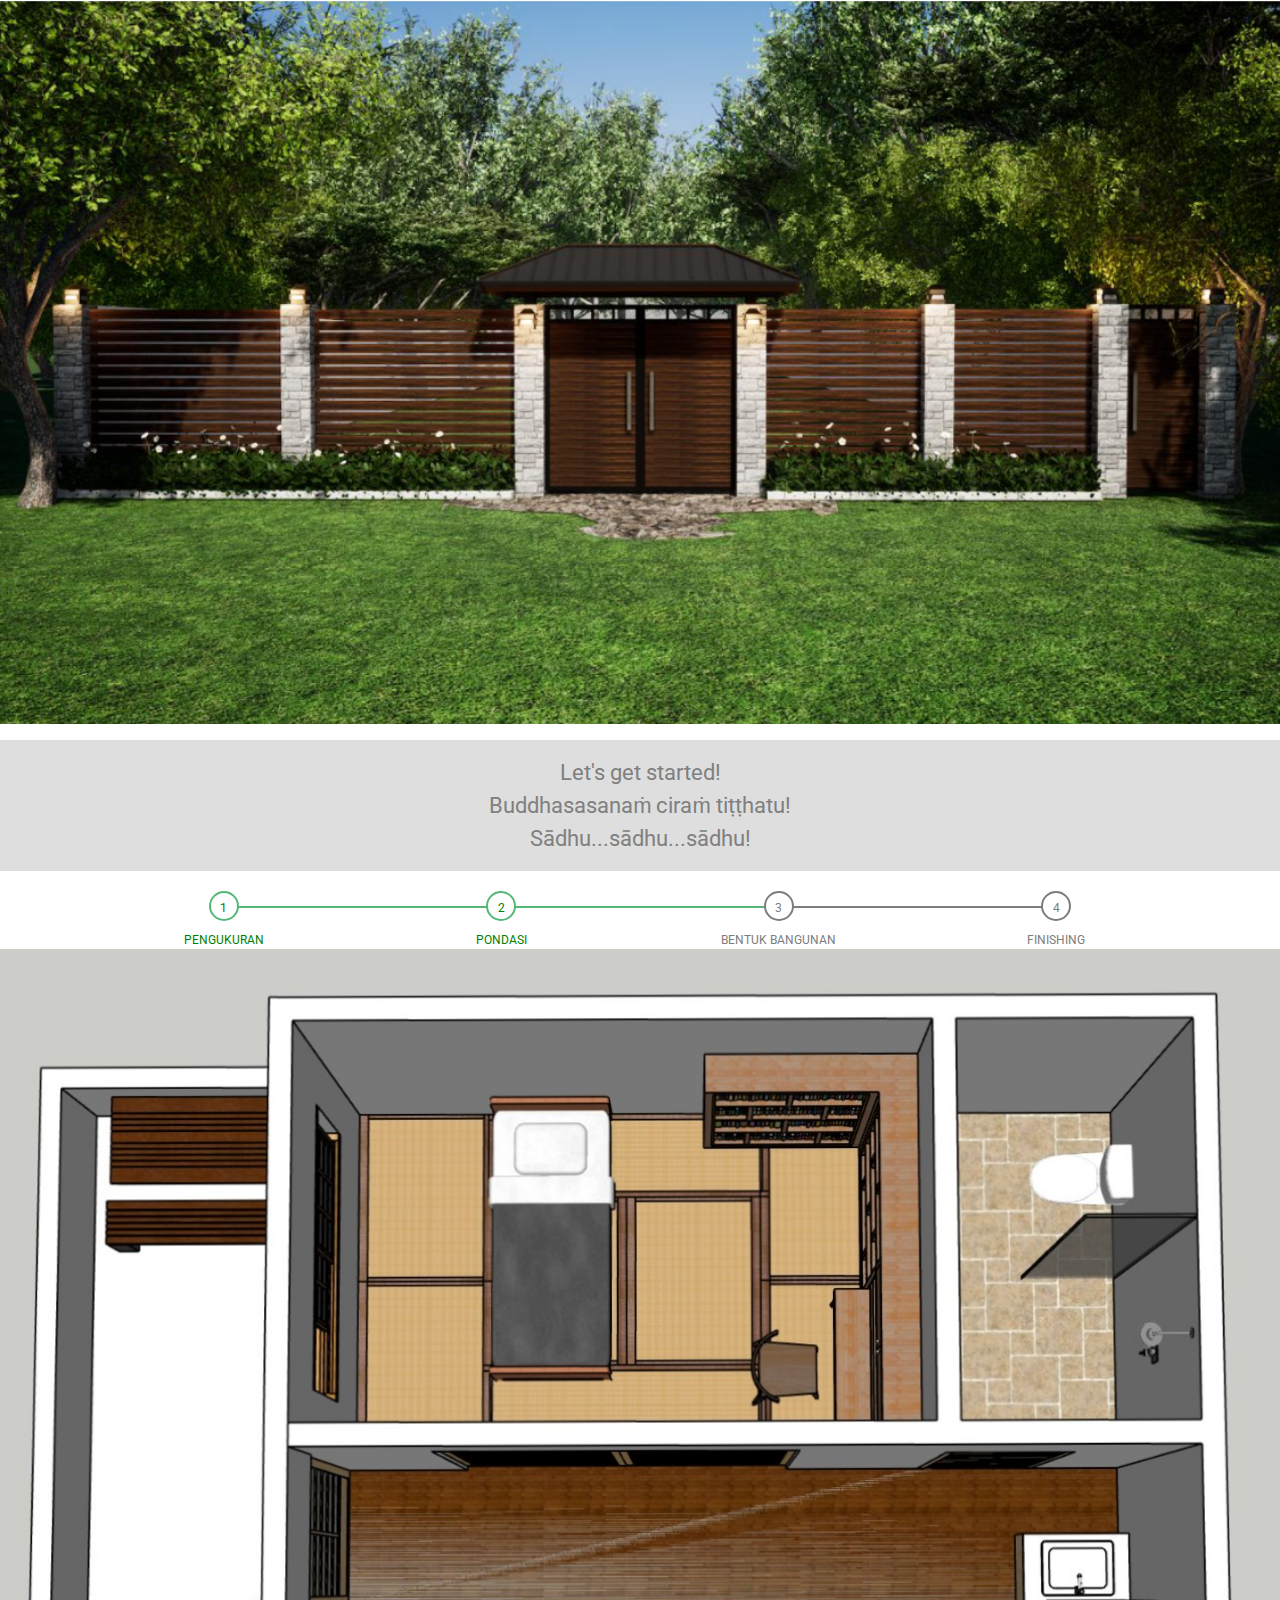
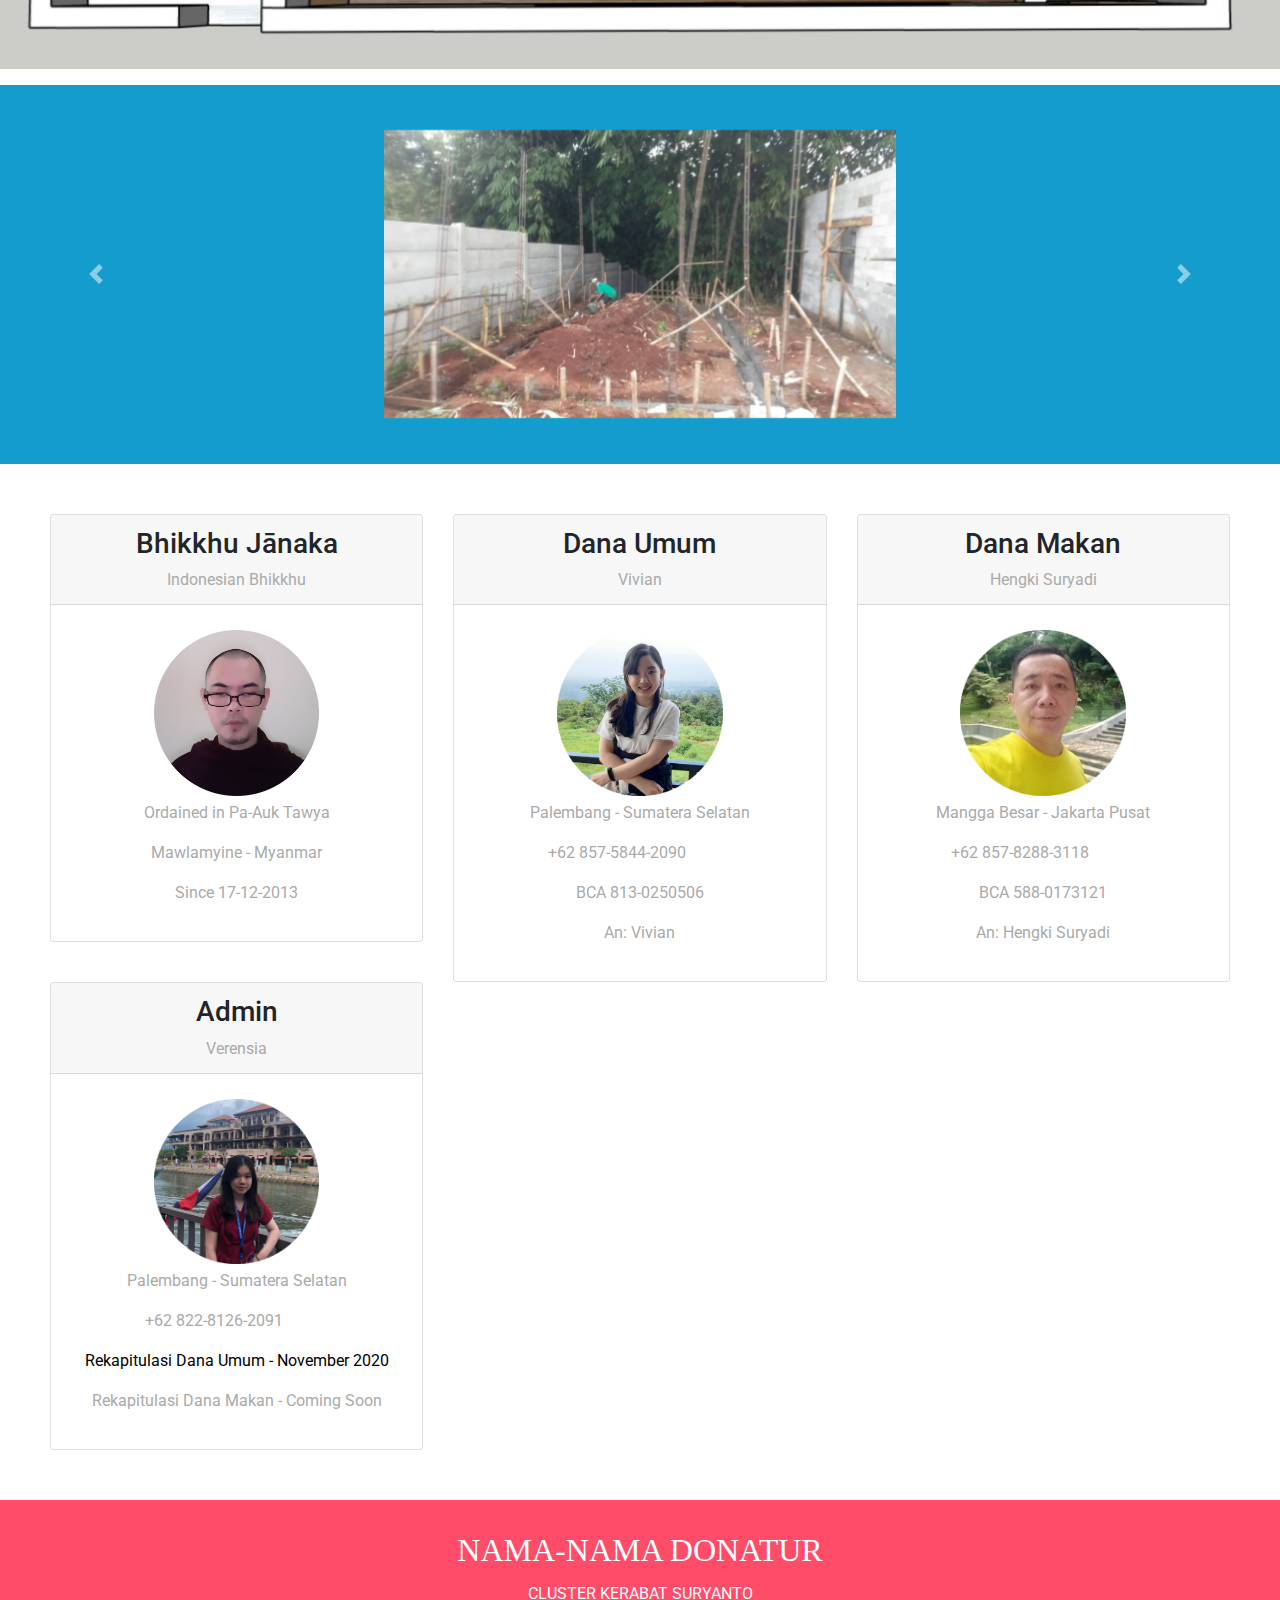
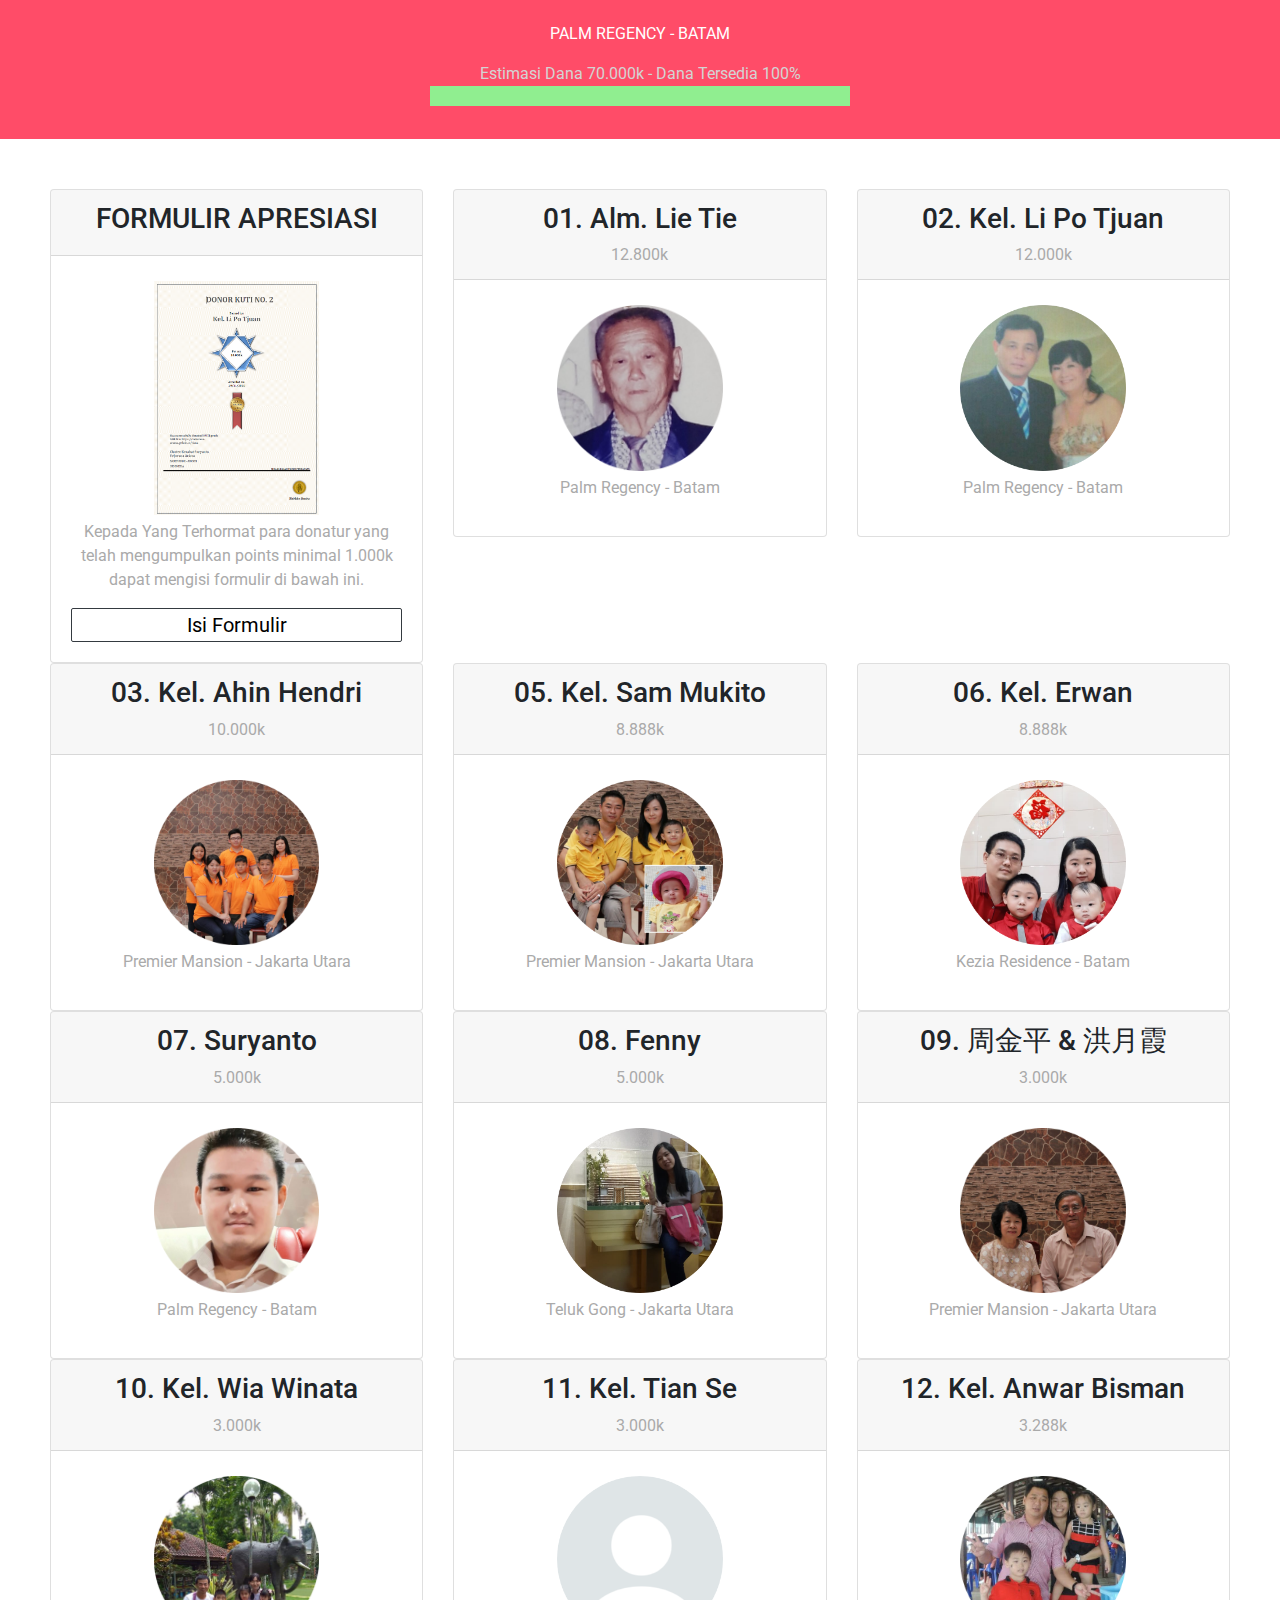
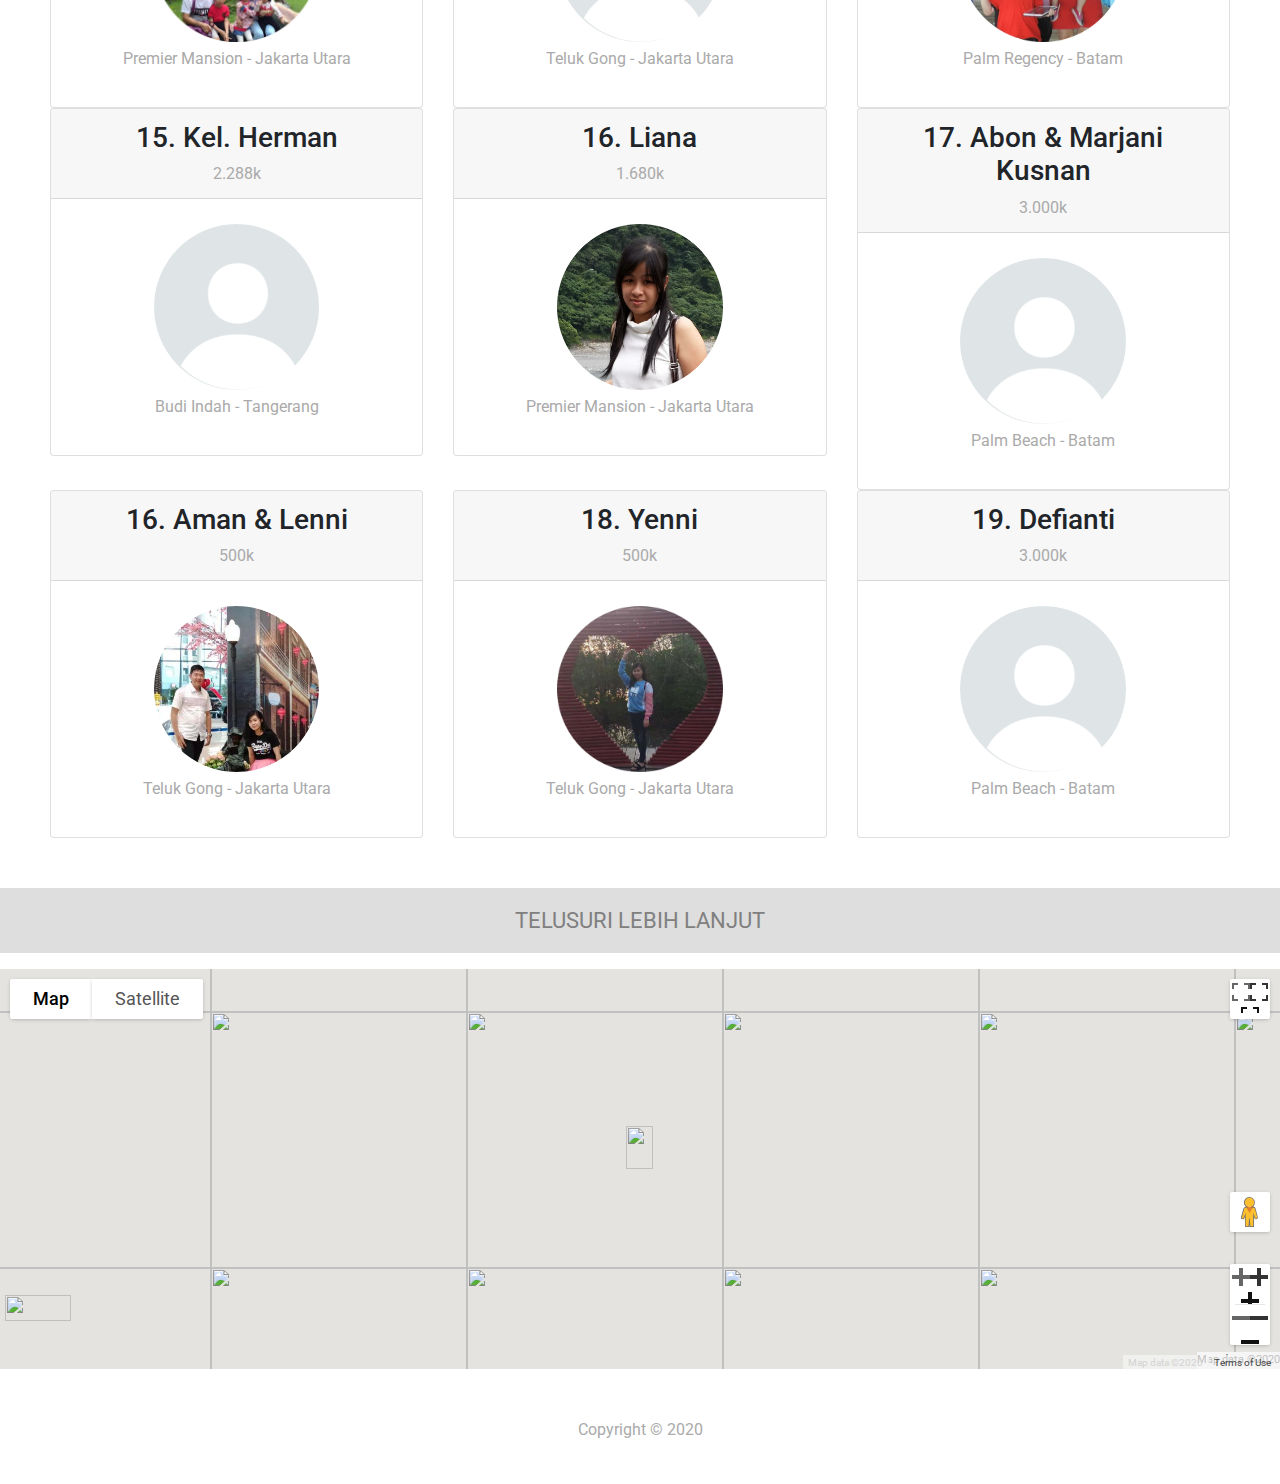
==== commit cc6da5da: "Update batam.html" ====
--- a/batam.html
+++ b/batam.html
@@ -177,9 +177,9 @@
       <h4 class="big-heading">NAMA-NAMA DONATUR</h4>
       <p style="color: white;">CLUSTER KERABAT SURYANTO</p>
 <p style="color: white;">PALM REGENCY - BATAM</p>
-<span>Estimasi Dana 70.000k - Dana Tersedia 85.76%</span>
+<span>Estimasi Dana 70.000k - Dana Tersedia 100%</span>
 <div>
-<progress class="progress-dana" id="progressbar" value="85.76" max="100"></progress>
+<progress class="progress-dana" id="progressbar" value="100" max="100"></progress>
 </div>
     </div>
   </section>
@@ -202,8 +202,21 @@
       <div class="pricing-column col-lg-4 col-md-6">
              <div class="card">
                <div class="card-header">
-                 <h3>01. Kel. Li Po Tjuan</h3>
-                 <p style="margin: 0px;">10.000k</p>
+                 <h3>01. Alm. Lie Tie</h3>
+                 <p style="margin: 0px;">12.800k</p>
+               </div>
+               <div class="card-body">
+                 <img style="width: 50%; margin: 5px;" src="images-batam/Alm. Lie Tie.png" alt="Alm. Lie Tie"><br>
+                 <p>Palm Regency - Batam</p>
+               </div>
+             </div>
+           </div>
+      
+      <div class="pricing-column col-lg-4 col-md-6">
+             <div class="card">
+               <div class="card-header">
+                 <h3>02. Kel. Li Po Tjuan</h3>
+                 <p style="margin: 0px;">12.000k</p>
                </div>
                <div class="card-body">
                  <img style="width: 50%; margin: 5px;" src="images-batam/lipo.png" alt="lipo"><br>
@@ -212,10 +225,10 @@
              </div>
            </div>
 
-<div class="pricing-column col-lg-4 col-md-6">
-             <div class="card">
-               <div class="card-header">
-                 <h3>02. Kel. Ahin Hendri</h3>
+          <div class="pricing-column col-lg-4 col-md-6">
+             <div class="card">
+               <div class="card-header">
+                 <h3>03. Kel. Ahin Hendri</h3>
                  <p style="margin: 0px;">10.000k</p>
                </div>
                <div class="card-body">
@@ -228,7 +241,7 @@
       <div class="pricing-column col-lg-4 col-md-6">
              <div class="card">
                <div class="card-header">
-                 <h3>03. Kel. Sam Mukito</h3>
+                 <h3>05. Kel. Sam Mukito</h3>
                  <p style="margin: 0px;">8.888k</p>
                </div>
                <div class="card-body">
@@ -241,7 +254,7 @@
       <div class="pricing-column col-lg-4 col-md-6">
              <div class="card">
                <div class="card-header">
-                 <h3>05. Kel. Erwan</h3>
+                 <h3>06. Kel. Erwan</h3>
                  <p style="margin: 0px;">8.888k</p>
                </div>
                <div class="card-body">
@@ -254,7 +267,33 @@
       <div class="pricing-column col-lg-4 col-md-6">
              <div class="card">
                <div class="card-header">
-                 <h3>06.  周金平 & 洪月霞</h3>
+                 <h3>07.  Suryanto</h3>
+                 <p style="margin: 0px;">5.000k</p>
+               </div>
+               <div class="card-body">
+                 <img style="width: 50%; margin: 5px;" src="images-batam/suryanto.png" alt="suryanto"><br>
+                 <p>Palm Regency - Batam</p>
+               </div>
+             </div>
+           </div>
+      
+      <div class="pricing-column col-lg-4 col-md-6">
+             <div class="card">
+               <div class="card-header">
+                 <h3>08.  Fenny</h3>
+                 <p style="margin: 0px;">5.000k</p>
+               </div>
+               <div class="card-body">
+                 <img style="width: 50%; margin: 5px;" src="images-batam/fenny.png" alt="fenny"><br>
+                 <p>Teluk Gong - Jakarta Utara</p>
+               </div>
+             </div>
+           </div>
+      
+      <div class="pricing-column col-lg-4 col-md-6">
+             <div class="card">
+               <div class="card-header">
+                 <h3>09.  周金平 & 洪月霞</h3>
                  <p style="margin: 0px;">3.000k</p>
                </div>
                <div class="card-body">
@@ -264,36 +303,11 @@
              </div>
            </div>
       
-      <div class="pricing-column col-lg-4 col-md-6">
-             <div class="card">
-               <div class="card-header">
-                 <h3>07.  Suryanto</h3>
-                 <p style="margin: 0px;">3.000k</p>
-               </div>
-               <div class="card-body">
-                 <img style="width: 50%; margin: 5px;" src="images-batam/suryanto.png" alt="suryanto"><br>
-                 <p>Palm Regency - Batam</p>
-               </div>
-             </div>
-           </div>
-      
-       <div class="pricing-column col-lg-4 col-md-6">
-             <div class="card">
-               <div class="card-header">
-                 <h3>08.  Fenny</h3>
-                 <p style="margin: 0px;">3.000k</p>
-               </div>
-               <div class="card-body">
-                 <img style="width: 50%; margin: 5px;" src="images-batam/fenny.png" alt="fenny"><br>
-                 <p>Teluk Gong - Jakarta Utara</p>
-               </div>
-             </div>
-           </div>
-      
-      <div class="pricing-column col-lg-4 col-md-6">
-             <div class="card">
-               <div class="card-header">
-                 <h3>09. Kel. Wia Winata</h3>
+      
+      <div class="pricing-column col-lg-4 col-md-6">
+             <div class="card">
+               <div class="card-header">
+                 <h3>10. Kel. Wia Winata</h3>
                  <p style="margin: 0px;">3.000k</p>
                </div>
                <div class="card-body">
@@ -306,7 +320,7 @@
       <div class="pricing-column col-lg-4 col-md-6">
              <div class="card">
                <div class="card-header">
-                 <h3>10. Kel. Tian Se</h3>
+                 <h3>11. Kel. Tian Se</h3>
                  <p style="margin: 0px;">3.000k</p>
                </div>
                <div class="card-body">
@@ -320,8 +334,8 @@
       <div class="pricing-column col-lg-4 col-md-6">
              <div class="card">
                <div class="card-header">
-                 <h3>11.  Kel. Anwar Bisman</h3>
-                 <p style="margin: 0px;">2.288k</p>
+                 <h3>12.  Kel. Anwar Bisman</h3>
+                 <p style="margin: 0px;">3.288k</p>
                </div>
                <div class="card-body">
                  <img style="width: 50%; margin: 5px;" src="images-batam/anwar.png" alt="anwar"><br>
@@ -330,10 +344,10 @@
              </div>
            </div>
       
-      <div class="pricing-column col-lg-4 col-md-6">
-             <div class="card">
-               <div class="card-header">
-                 <h3>12.  Kel. Herman</h3>
+          <div class="pricing-column col-lg-4 col-md-6">
+             <div class="card">
+               <div class="card-header">
+                 <h3>15.  Kel. Herman</h3>
                  <p style="margin: 0px;">2.288k</p>
                </div>
                <div class="card-body">
@@ -343,10 +357,10 @@
              </div>
            </div>
       
-<div class="pricing-column col-lg-4 col-md-6">
-             <div class="card">
-               <div class="card-header">
-                 <h3>15.  Liana</h3>
+          <div class="pricing-column col-lg-4 col-md-6">
+             <div class="card">
+               <div class="card-header">
+                 <h3>16.  Liana</h3>
                  <p style="margin: 0px;">1.680k</p>
                </div>
                <div class="card-body">
@@ -359,6 +373,19 @@
       <div class="pricing-column col-lg-4 col-md-6">
              <div class="card">
                <div class="card-header">
+                 <h3>17. Abon & Marjani Kusnan</h3>
+                 <p style="margin: 0px;">3.000k</p>
+               </div>
+               <div class="card-body">
+                 <img style="width: 50%; margin: 5px;" src="images-batam/donatur-kuti.png" alt="donatur-kuti"><br>
+                 <p>Palm Beach - Batam</p>
+               </div>
+             </div>
+           </div>
+      
+      <div class="pricing-column col-lg-4 col-md-6">
+             <div class="card">
+               <div class="card-header">
                  <h3>16.  Aman & Lenni</h3>
                  <p style="margin: 0px;">500k</p>
                </div>
@@ -372,7 +399,7 @@
       <div class="pricing-column col-lg-4 col-md-6">
              <div class="card">
                <div class="card-header">
-                 <h3>17.  Yenni</h3>
+                 <h3>18.  Yenni</h3>
                  <p style="margin: 0px;">500k</p>
                </div>
                <div class="card-body">
@@ -381,6 +408,20 @@
                </div>
              </div>
            </div>
+      
+       <div class="pricing-column col-lg-4 col-md-6">
+             <div class="card">
+               <div class="card-header">
+                 <h3>19. Defianti</h3>
+                 <p style="margin: 0px;">3.000k</p>
+               </div>
+               <div class="card-body">
+                 <img style="width: 50%; margin: 5px;" src="images-batam/donatur-kuti.png" alt="donatur-kuti"><br>
+                 <p>Palm Beach - Batam</p>
+               </div>
+             </div>
+           </div>
+      
       
     </div>
   </section>
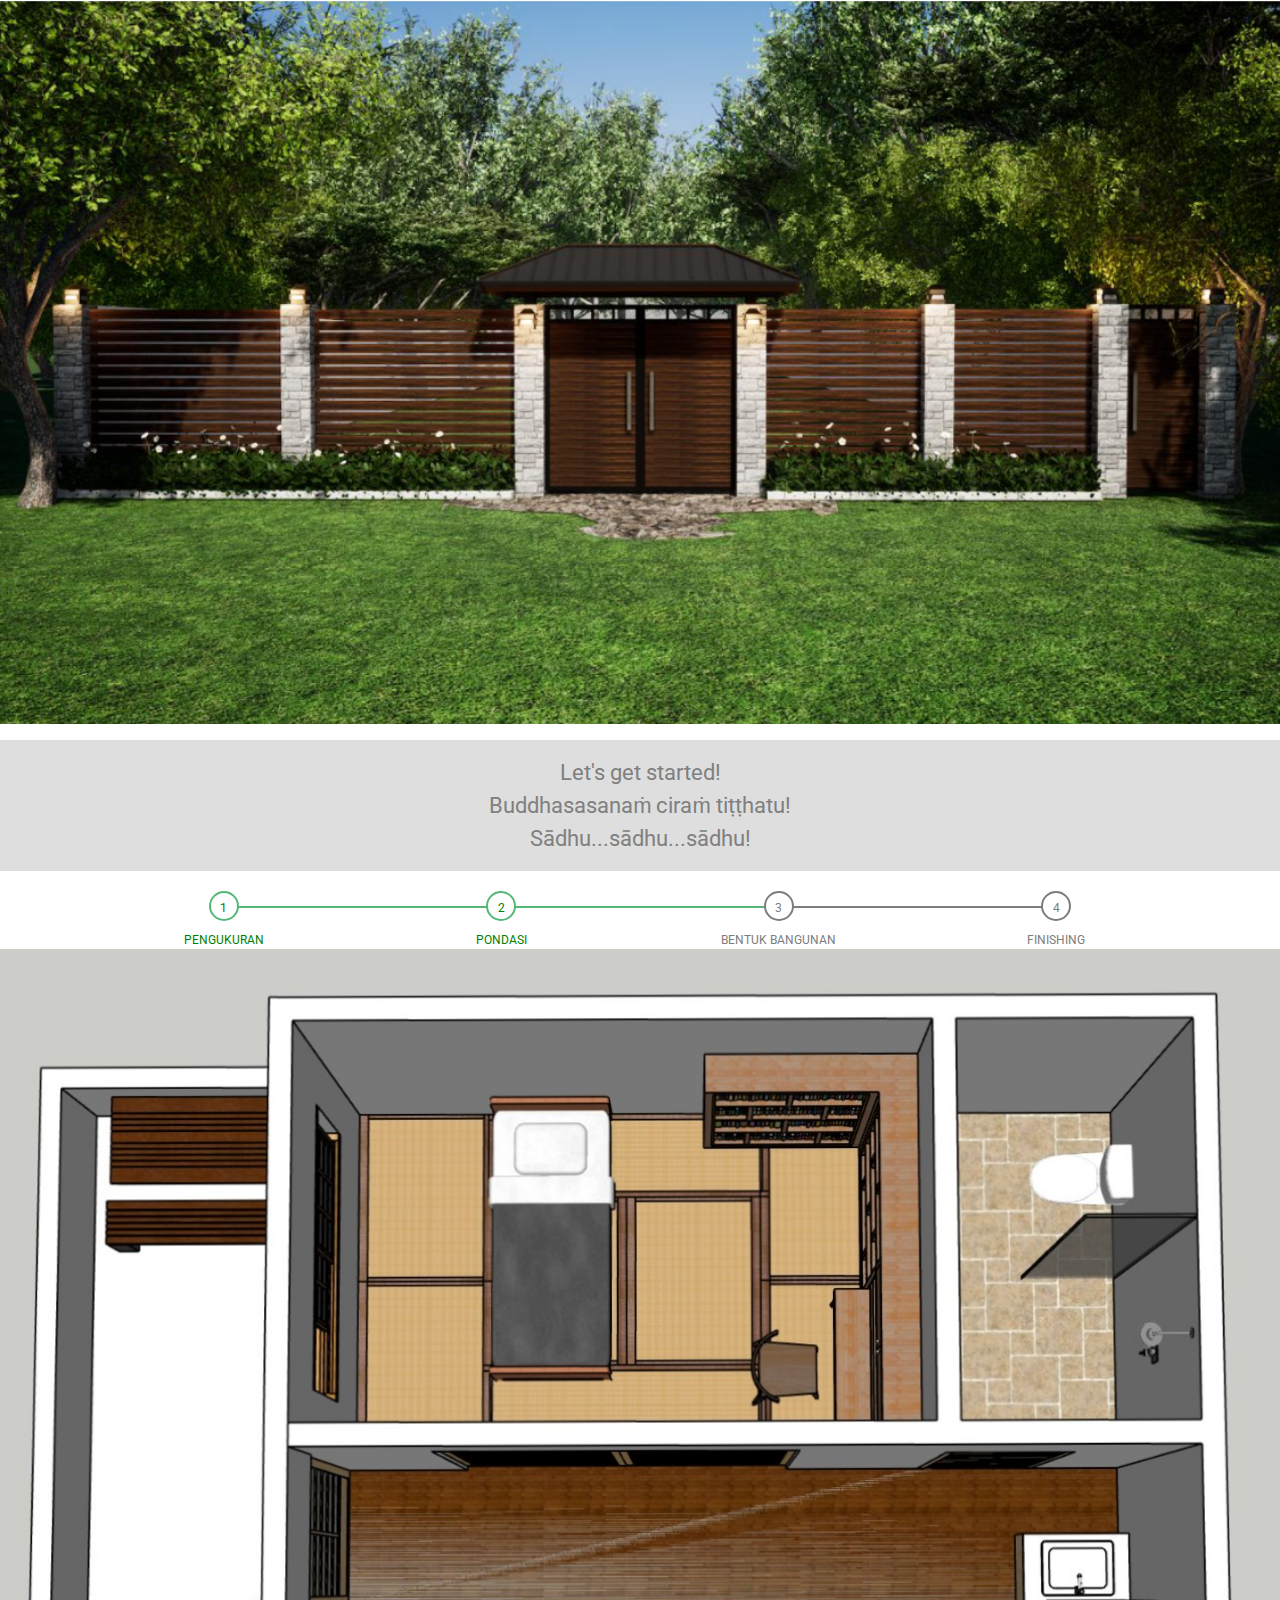
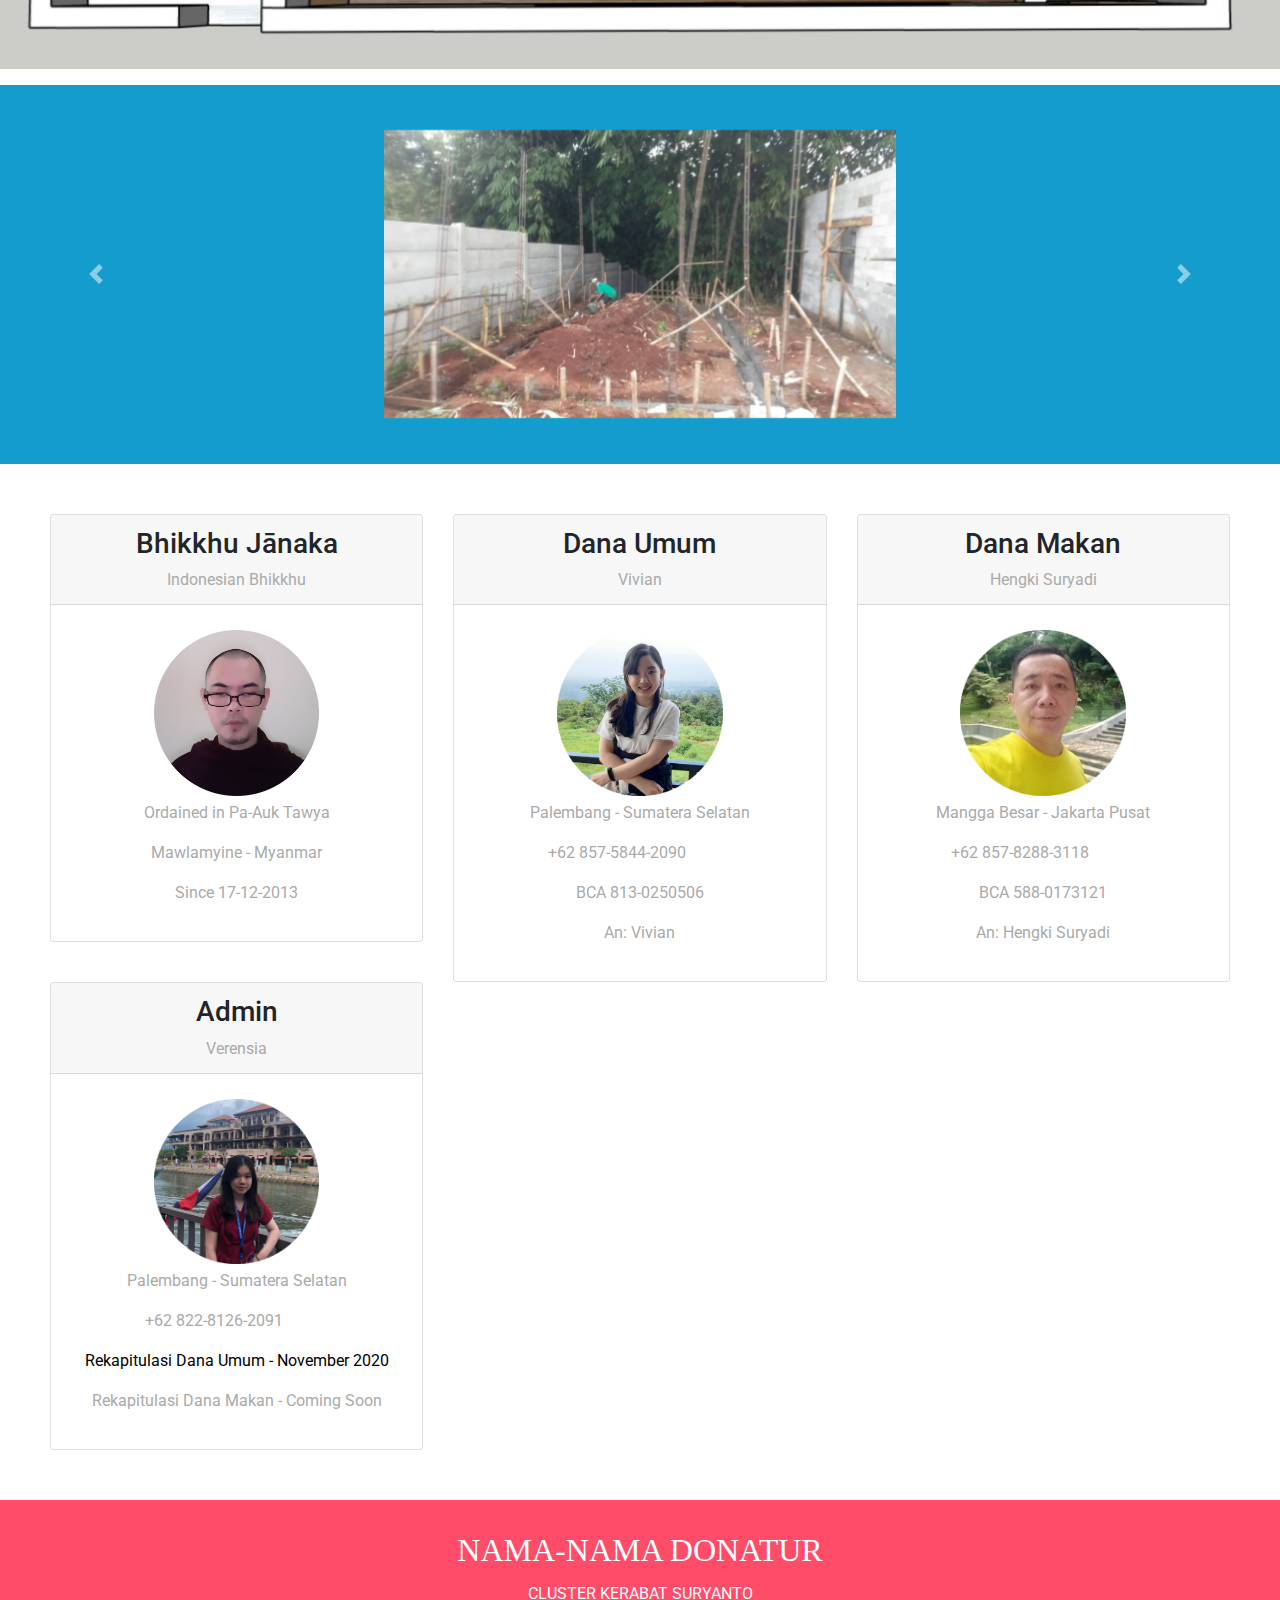
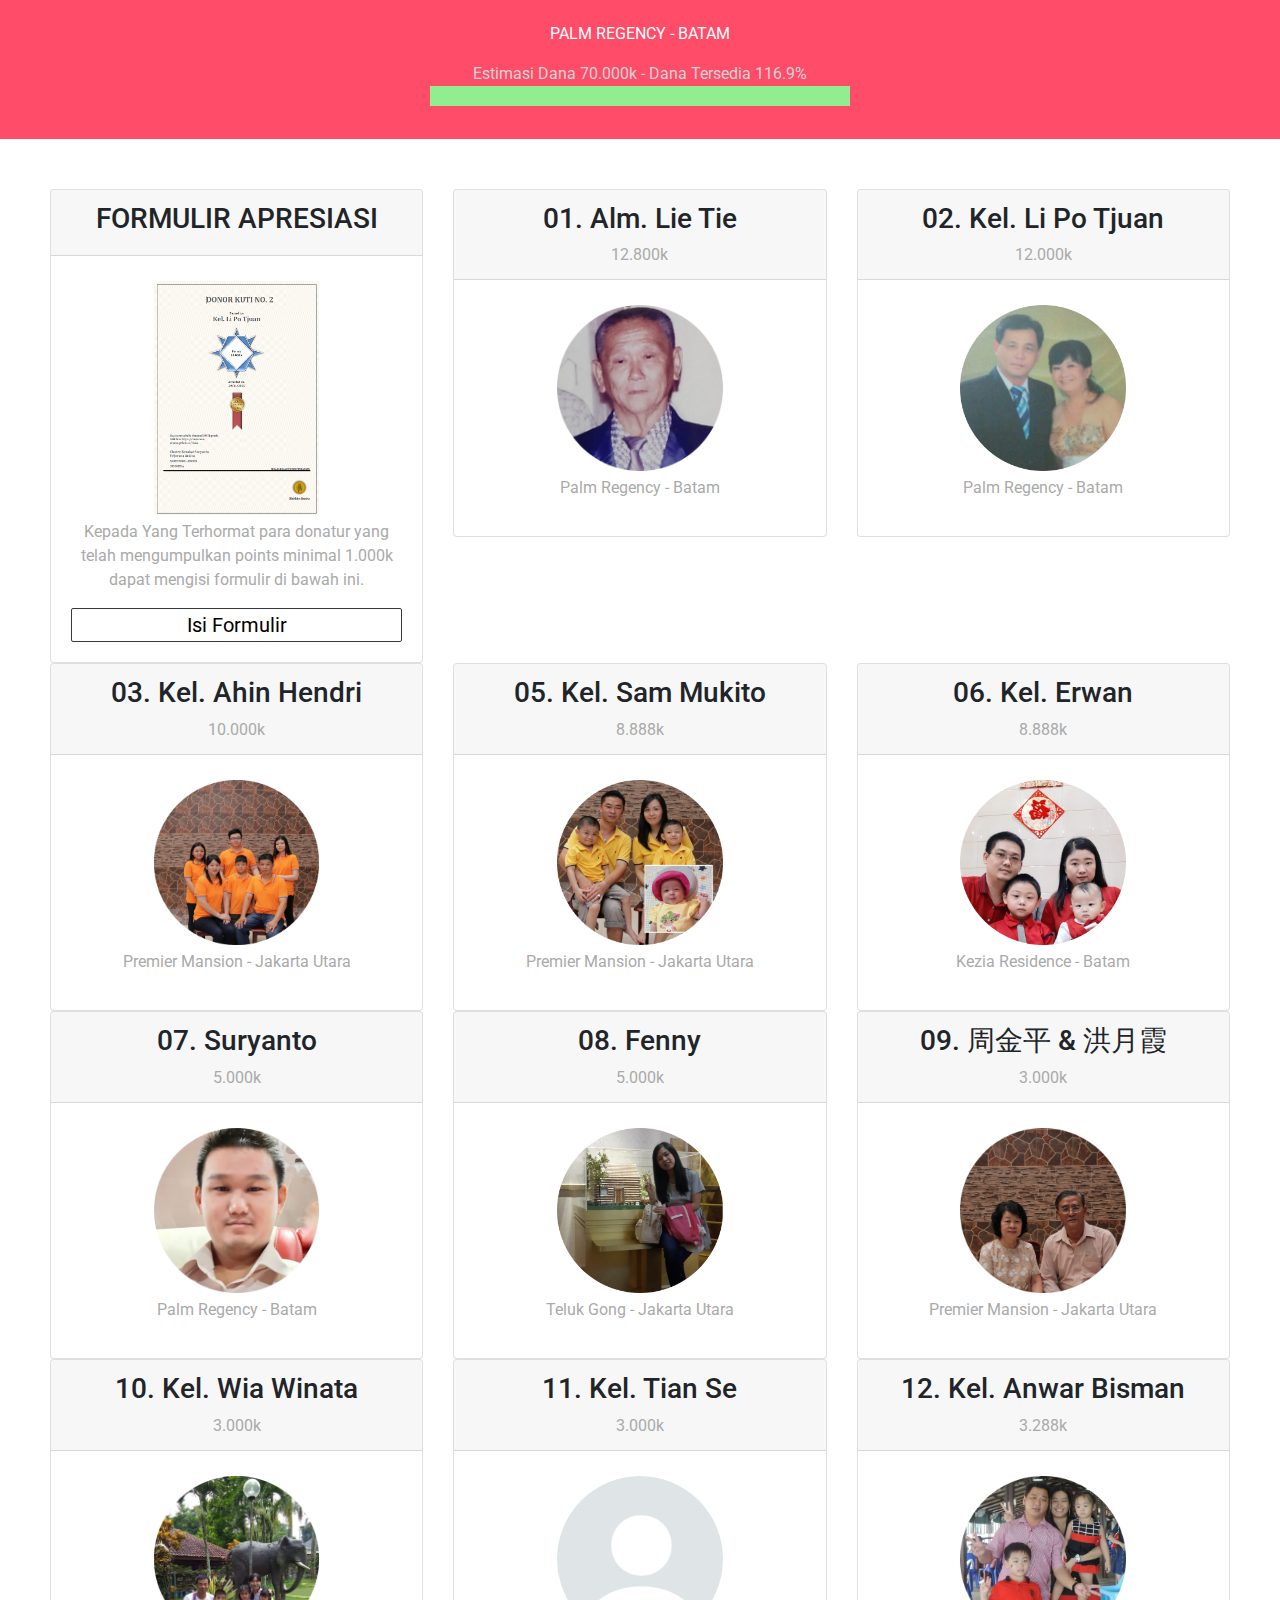
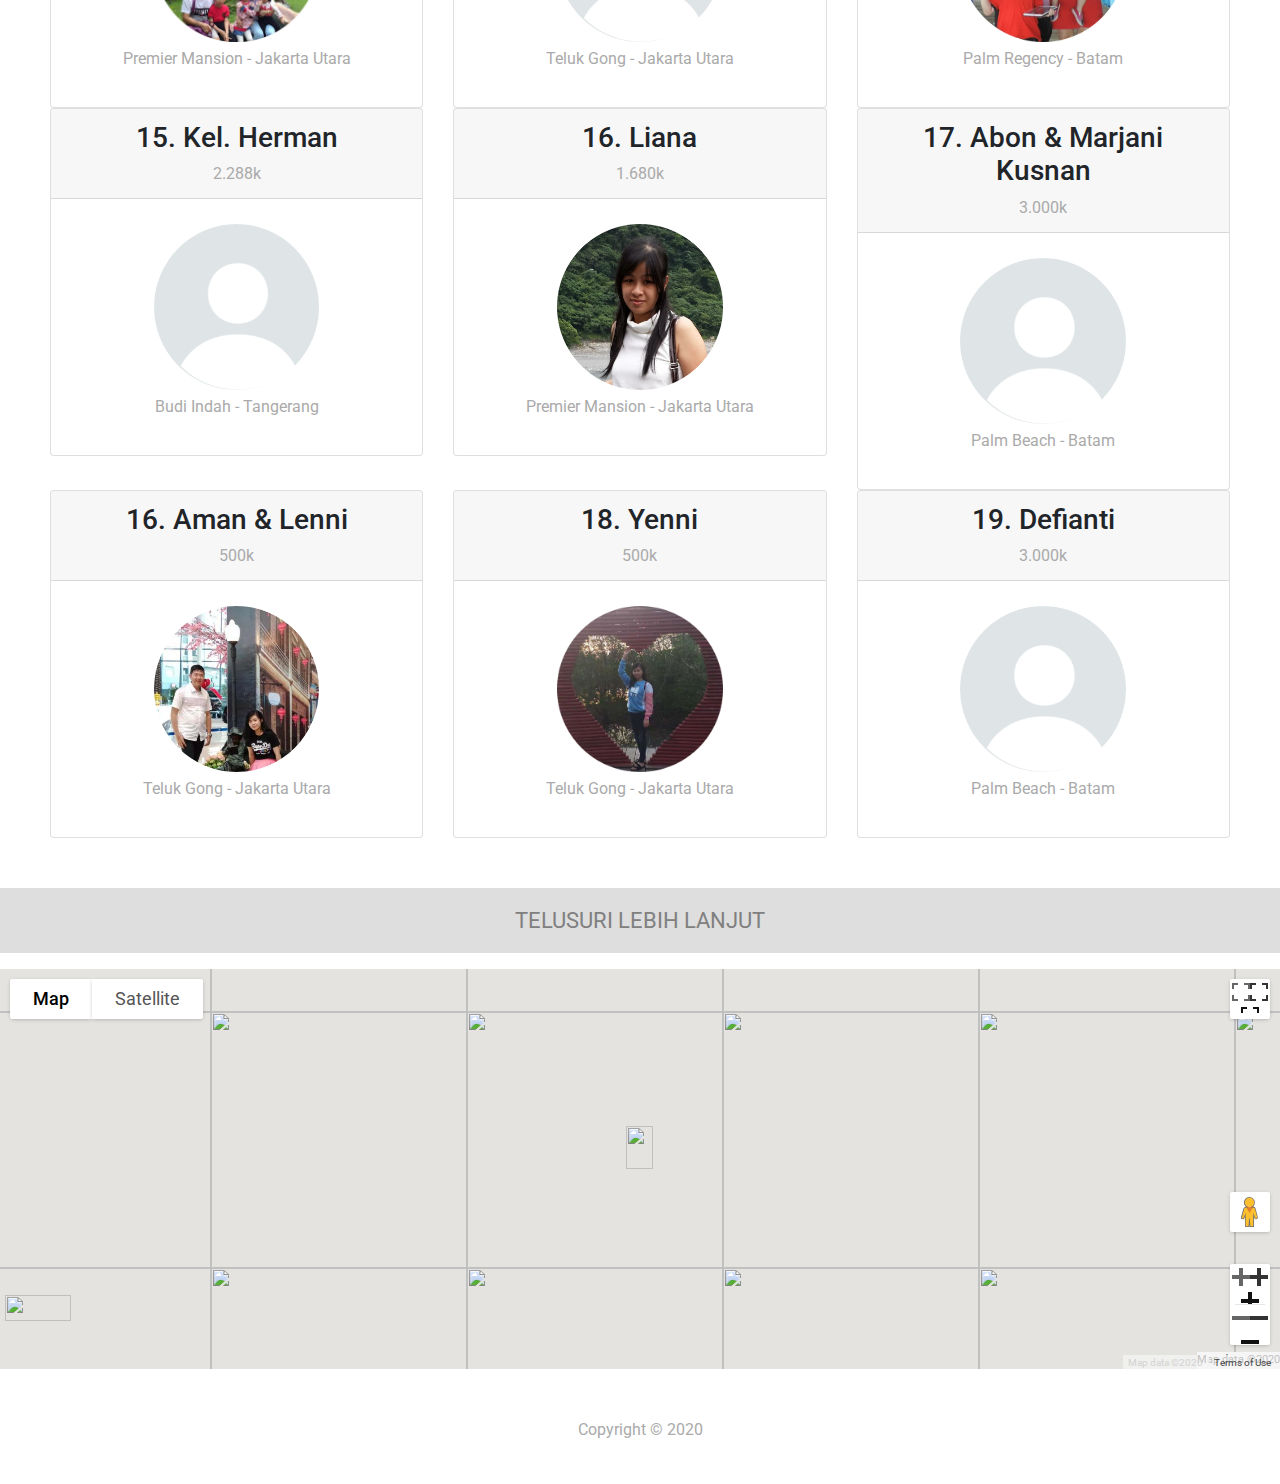
==== commit f80de06f: "Update batam.html" ====
--- a/batam.html
+++ b/batam.html
@@ -177,7 +177,7 @@
       <h4 class="big-heading">NAMA-NAMA DONATUR</h4>
       <p style="color: white;">CLUSTER KERABAT SURYANTO</p>
 <p style="color: white;">PALM REGENCY - BATAM</p>
-<span>Estimasi Dana 70.000k - Dana Tersedia 100%</span>
+<span>Estimasi Dana 70.000k - Dana Tersedia 116.9%</span>
 <div>
 <progress class="progress-dana" id="progressbar" value="100" max="100"></progress>
 </div>
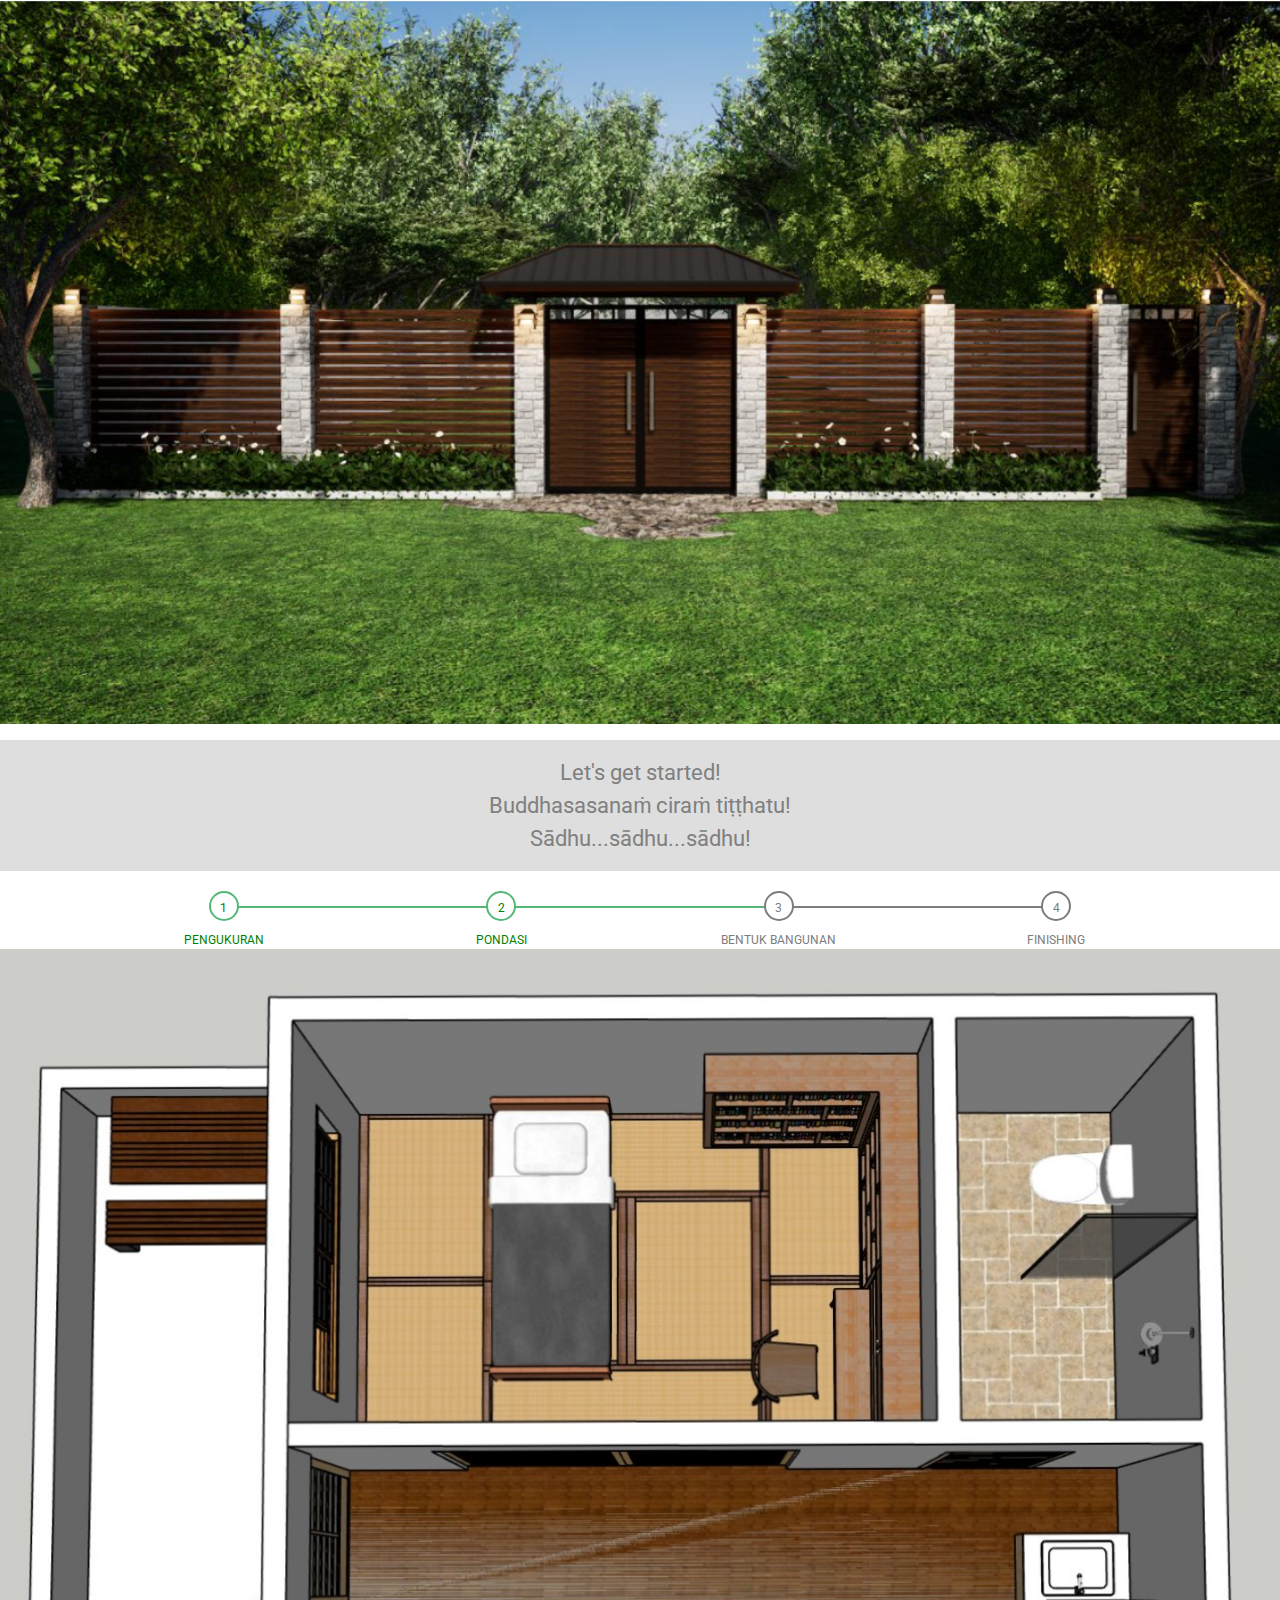
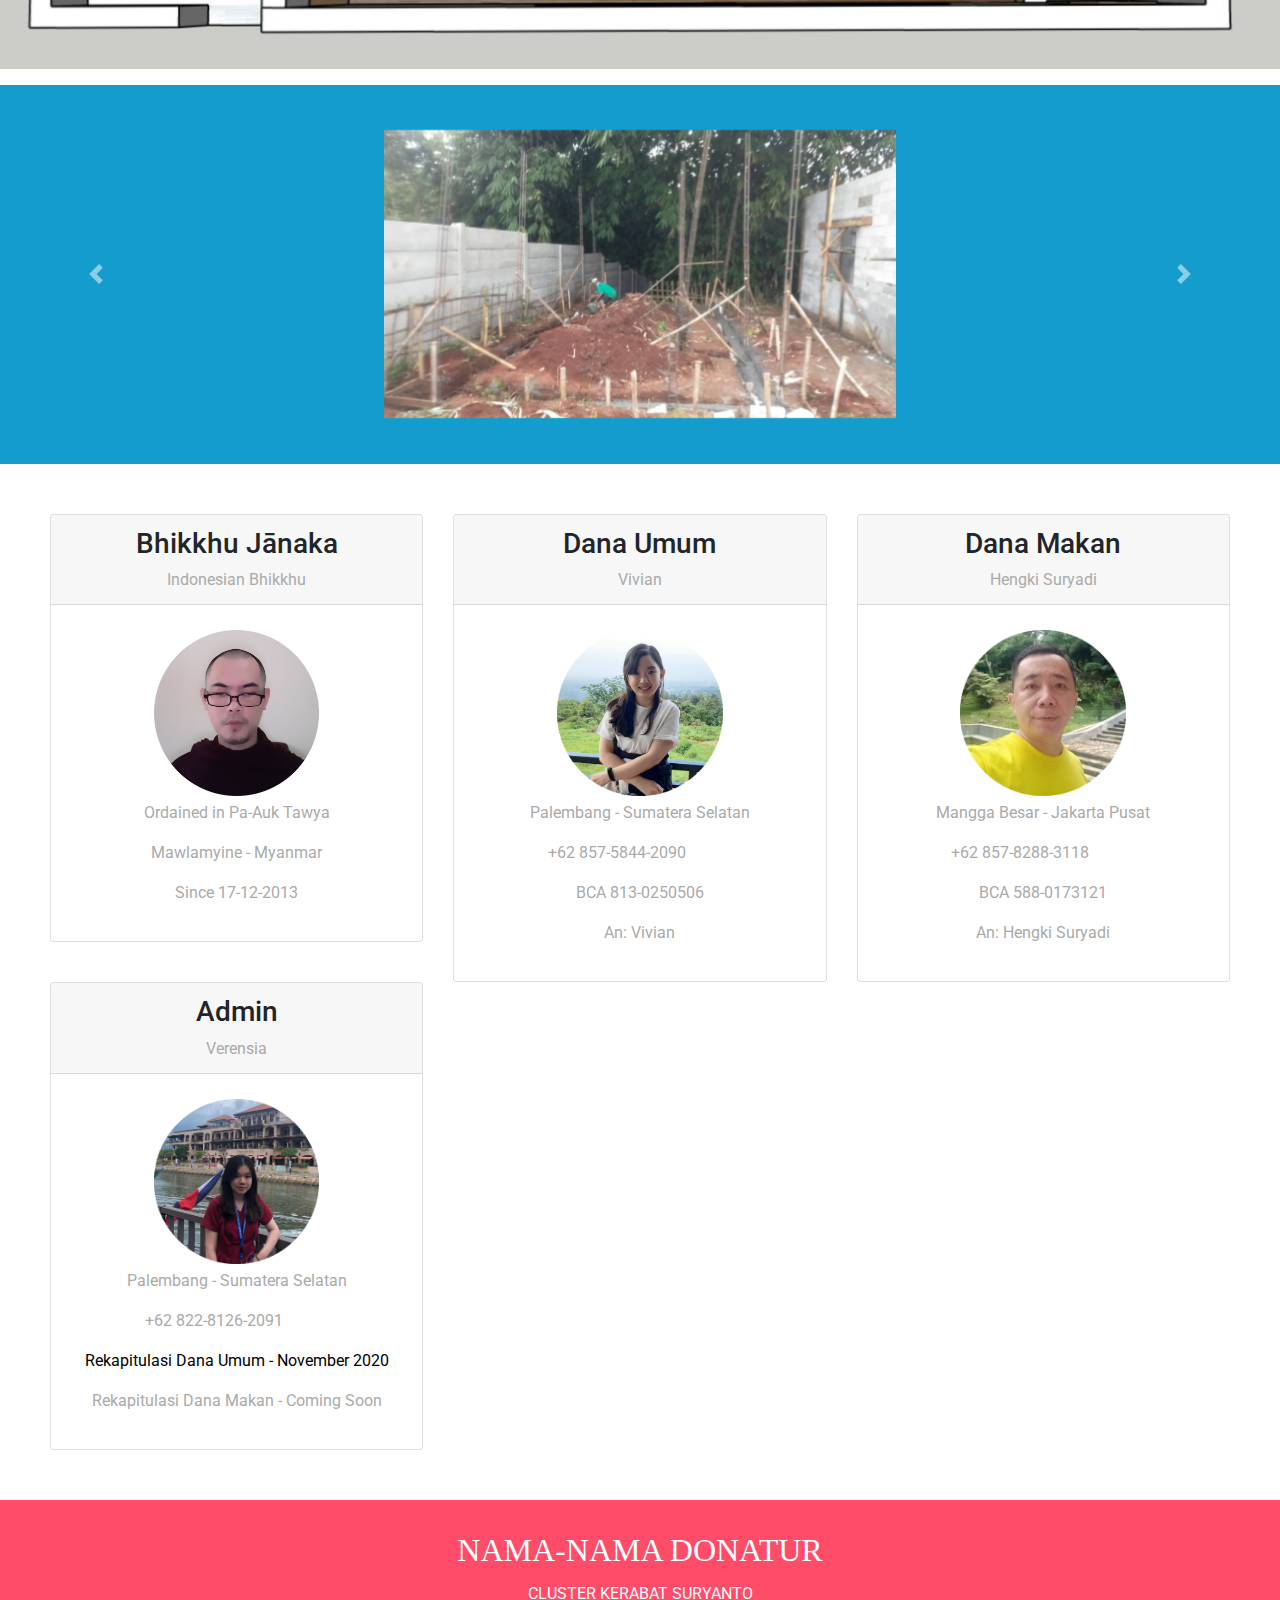
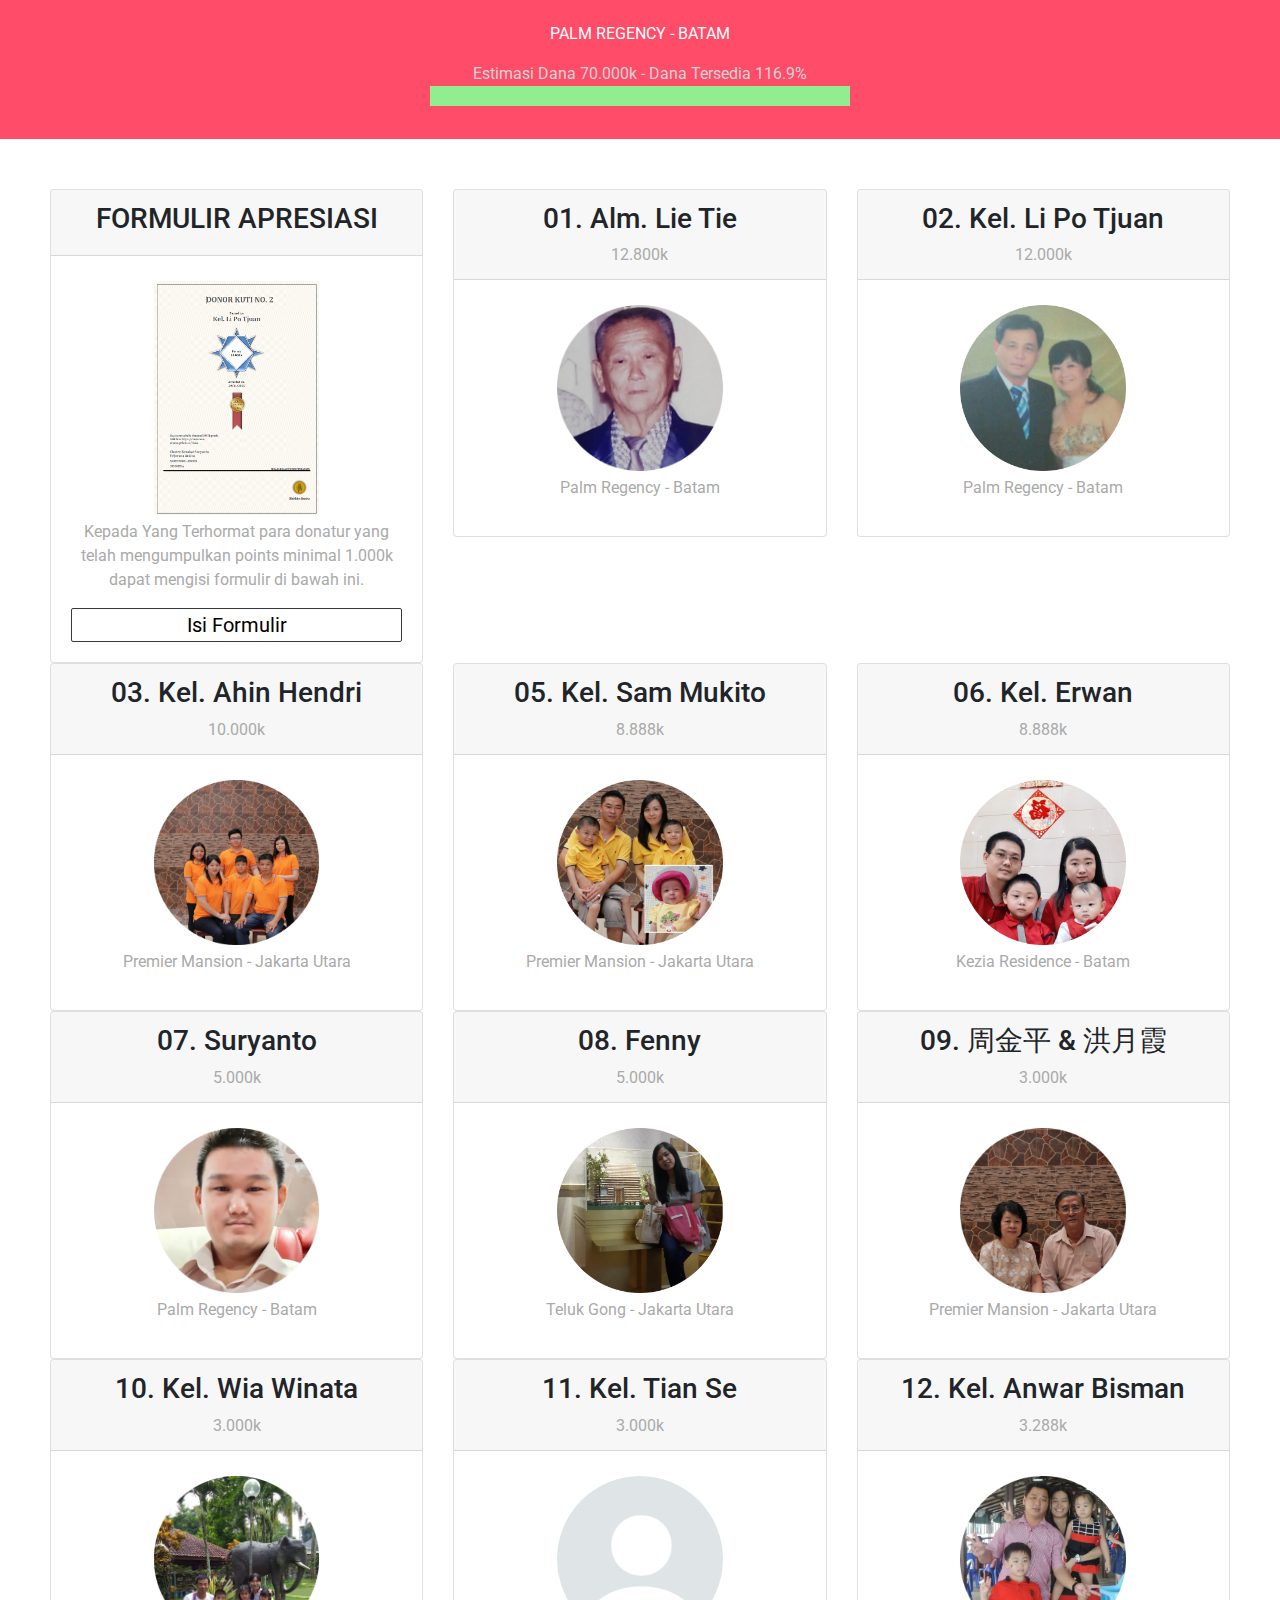
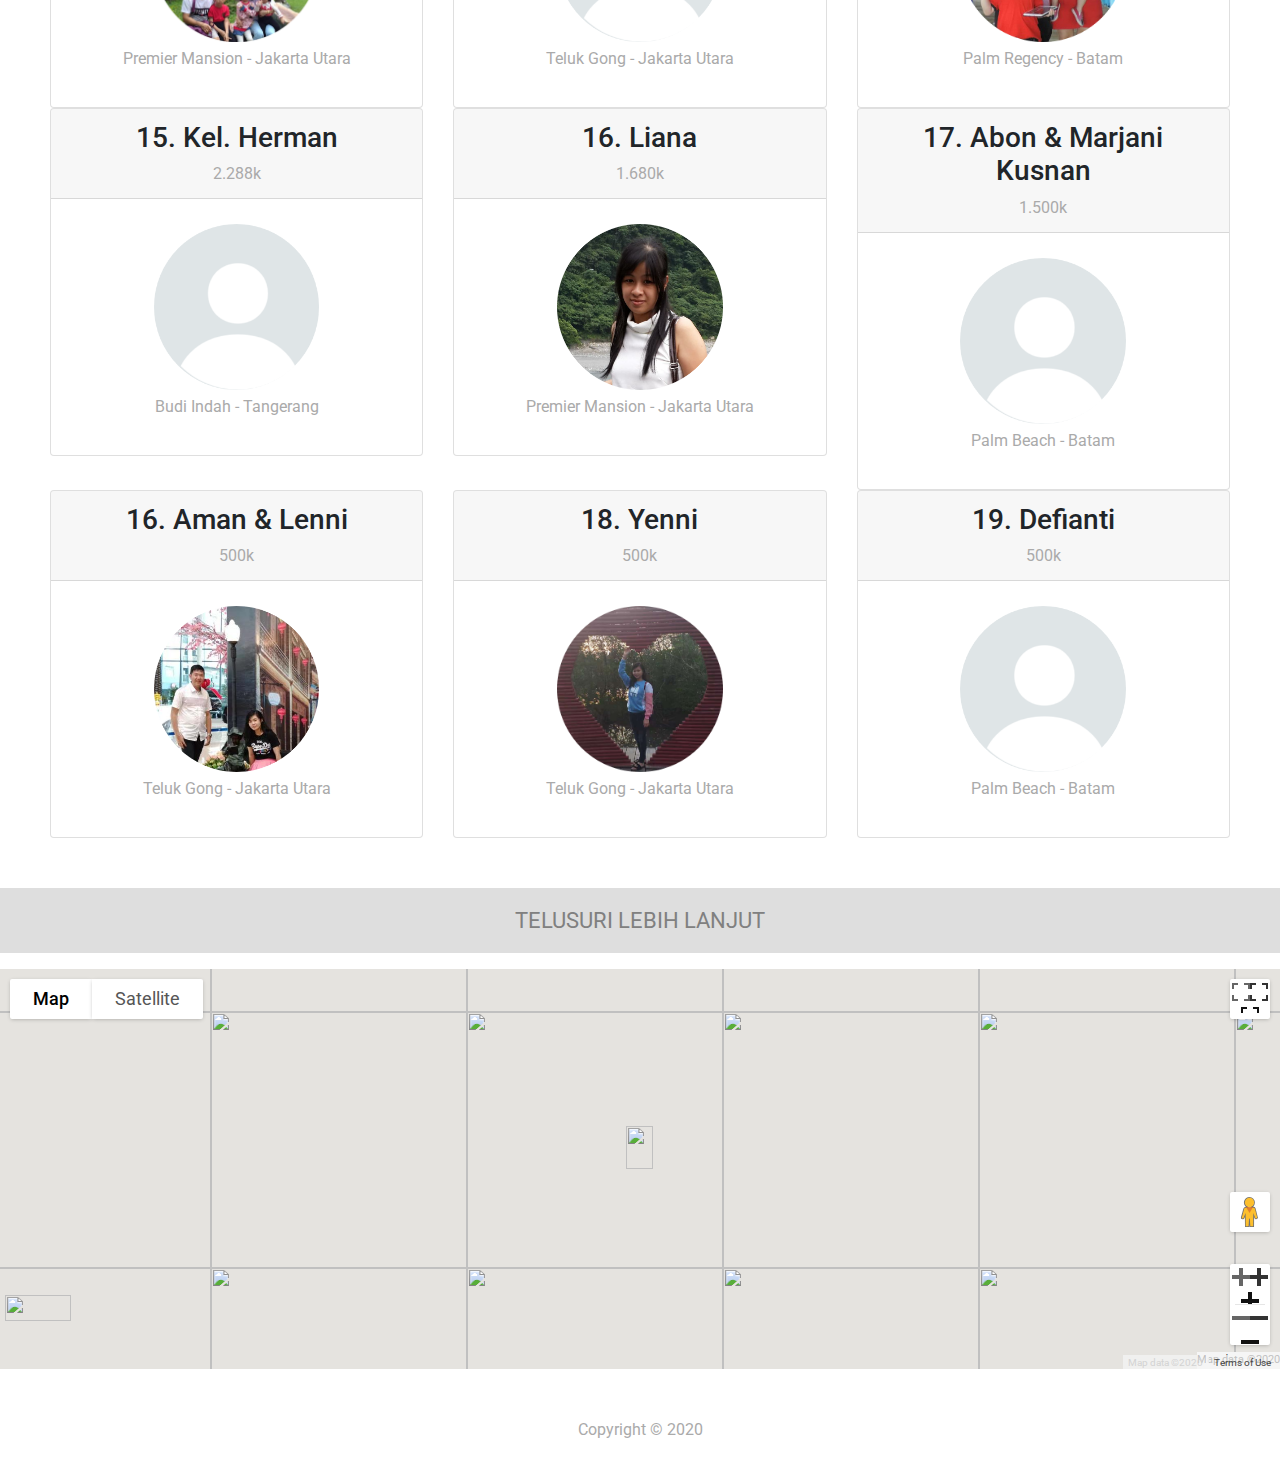
==== commit bc253821: "Update batam.html" ====
--- a/batam.html
+++ b/batam.html
@@ -374,7 +374,7 @@
              <div class="card">
                <div class="card-header">
                  <h3>17. Abon & Marjani Kusnan</h3>
-                 <p style="margin: 0px;">3.000k</p>
+                 <p style="margin: 0px;">1.500k</p>
                </div>
                <div class="card-body">
                  <img style="width: 50%; margin: 5px;" src="images-batam/donatur-kuti.png" alt="donatur-kuti"><br>
@@ -413,7 +413,7 @@
              <div class="card">
                <div class="card-header">
                  <h3>19. Defianti</h3>
-                 <p style="margin: 0px;">3.000k</p>
+                 <p style="margin: 0px;">500k</p>
                </div>
                <div class="card-body">
                  <img style="width: 50%; margin: 5px;" src="images-batam/donatur-kuti.png" alt="donatur-kuti"><br>
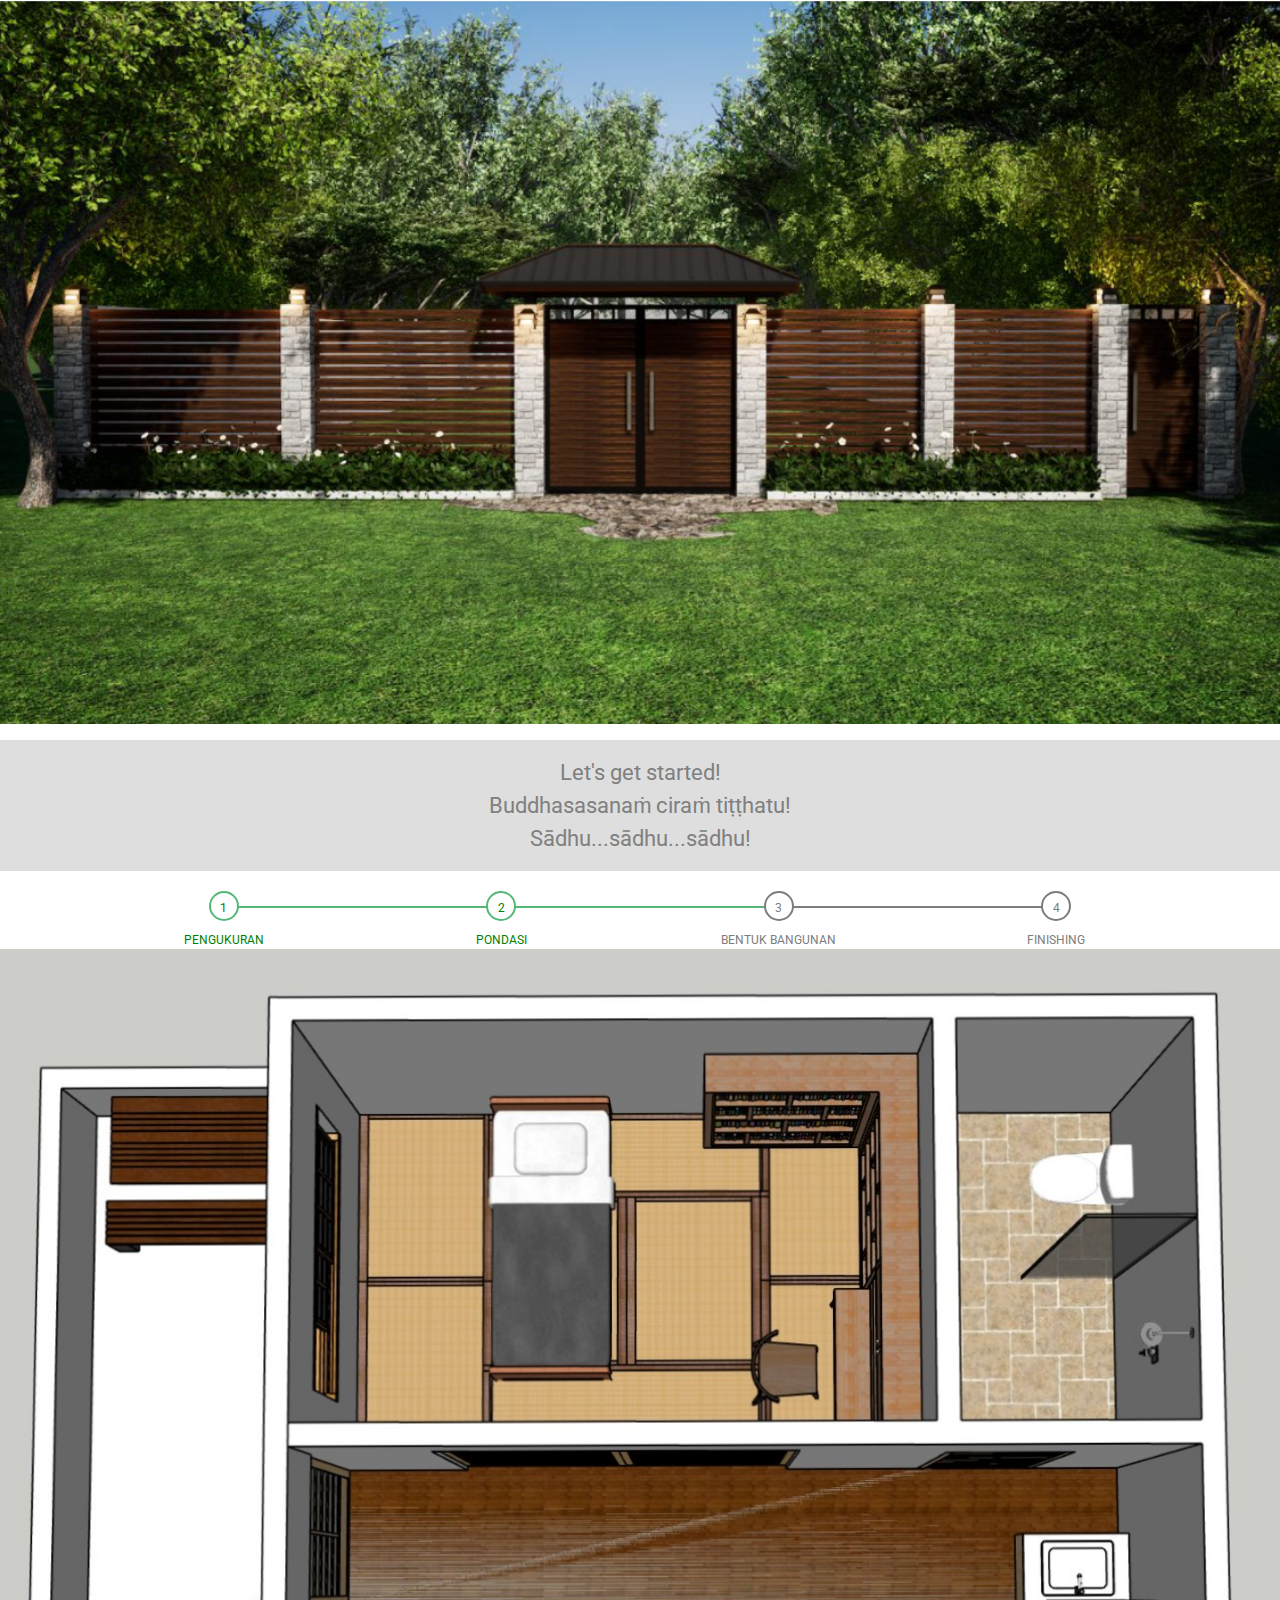
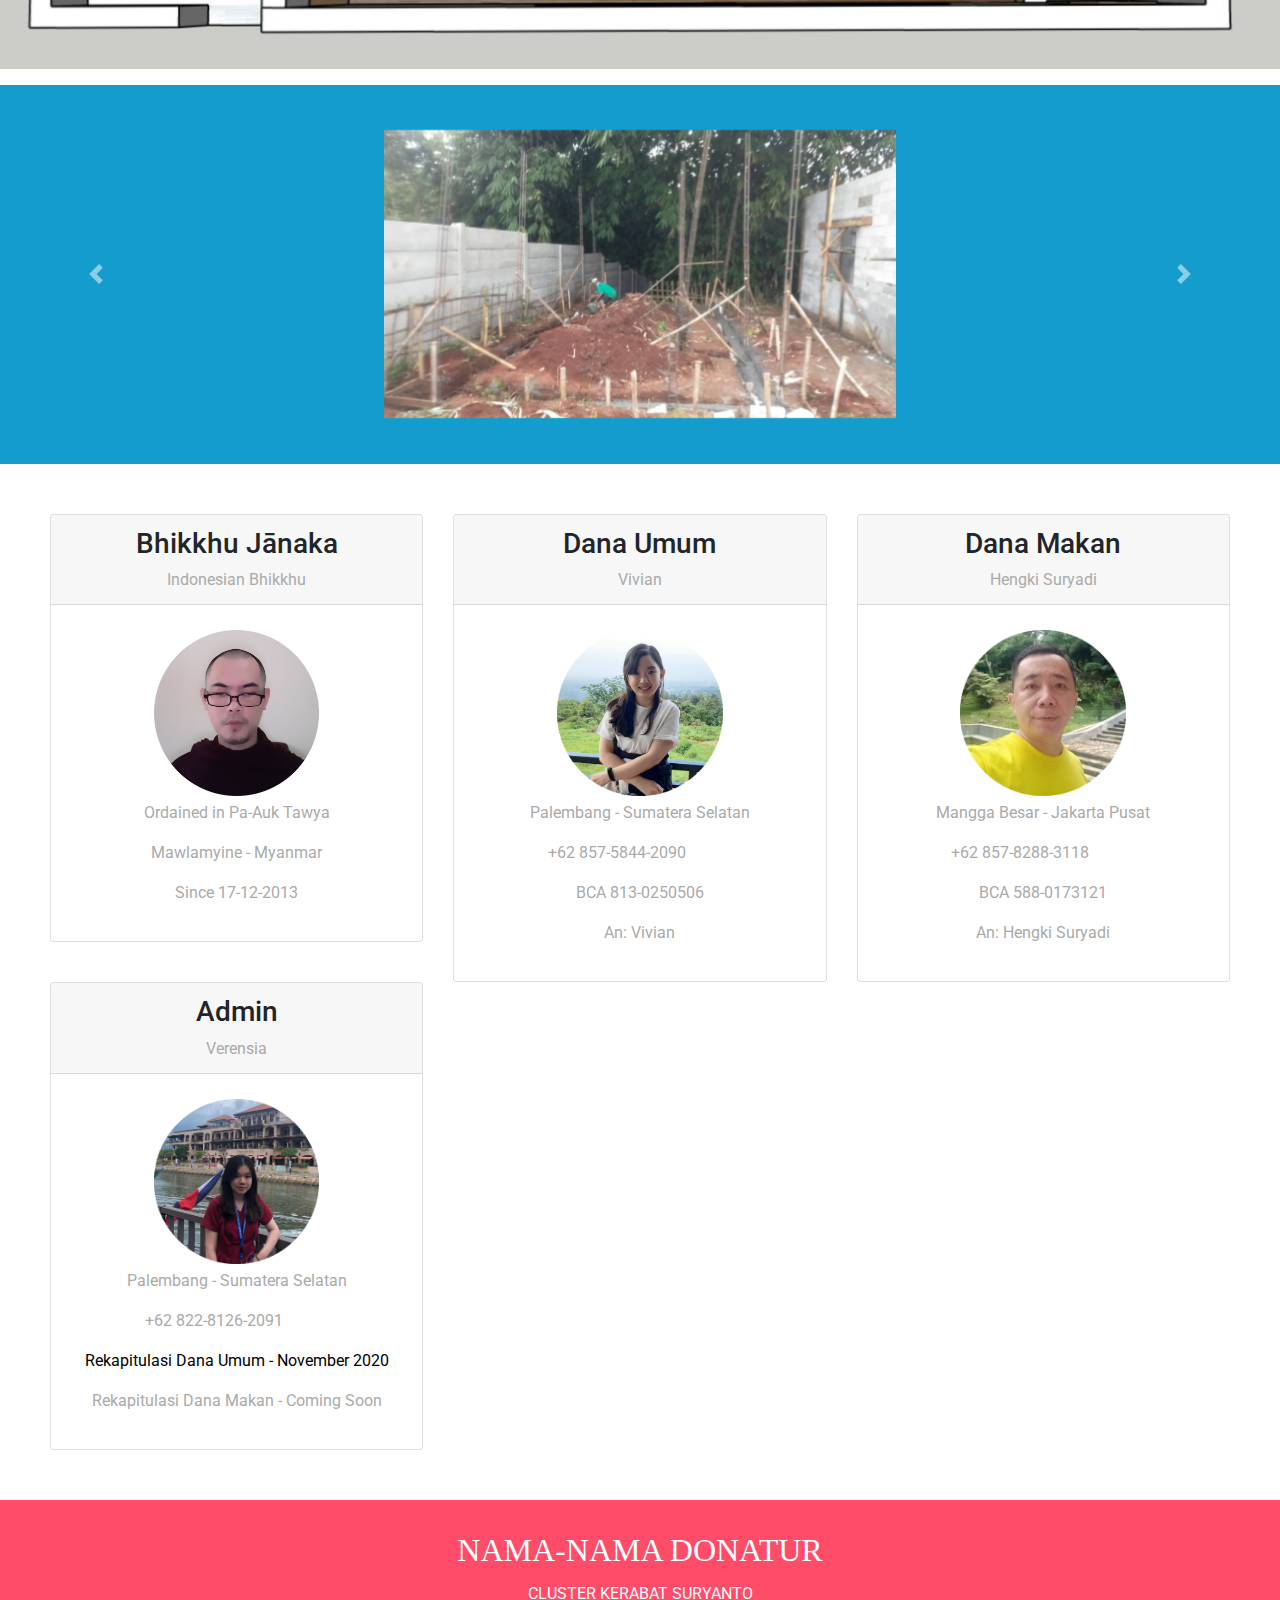
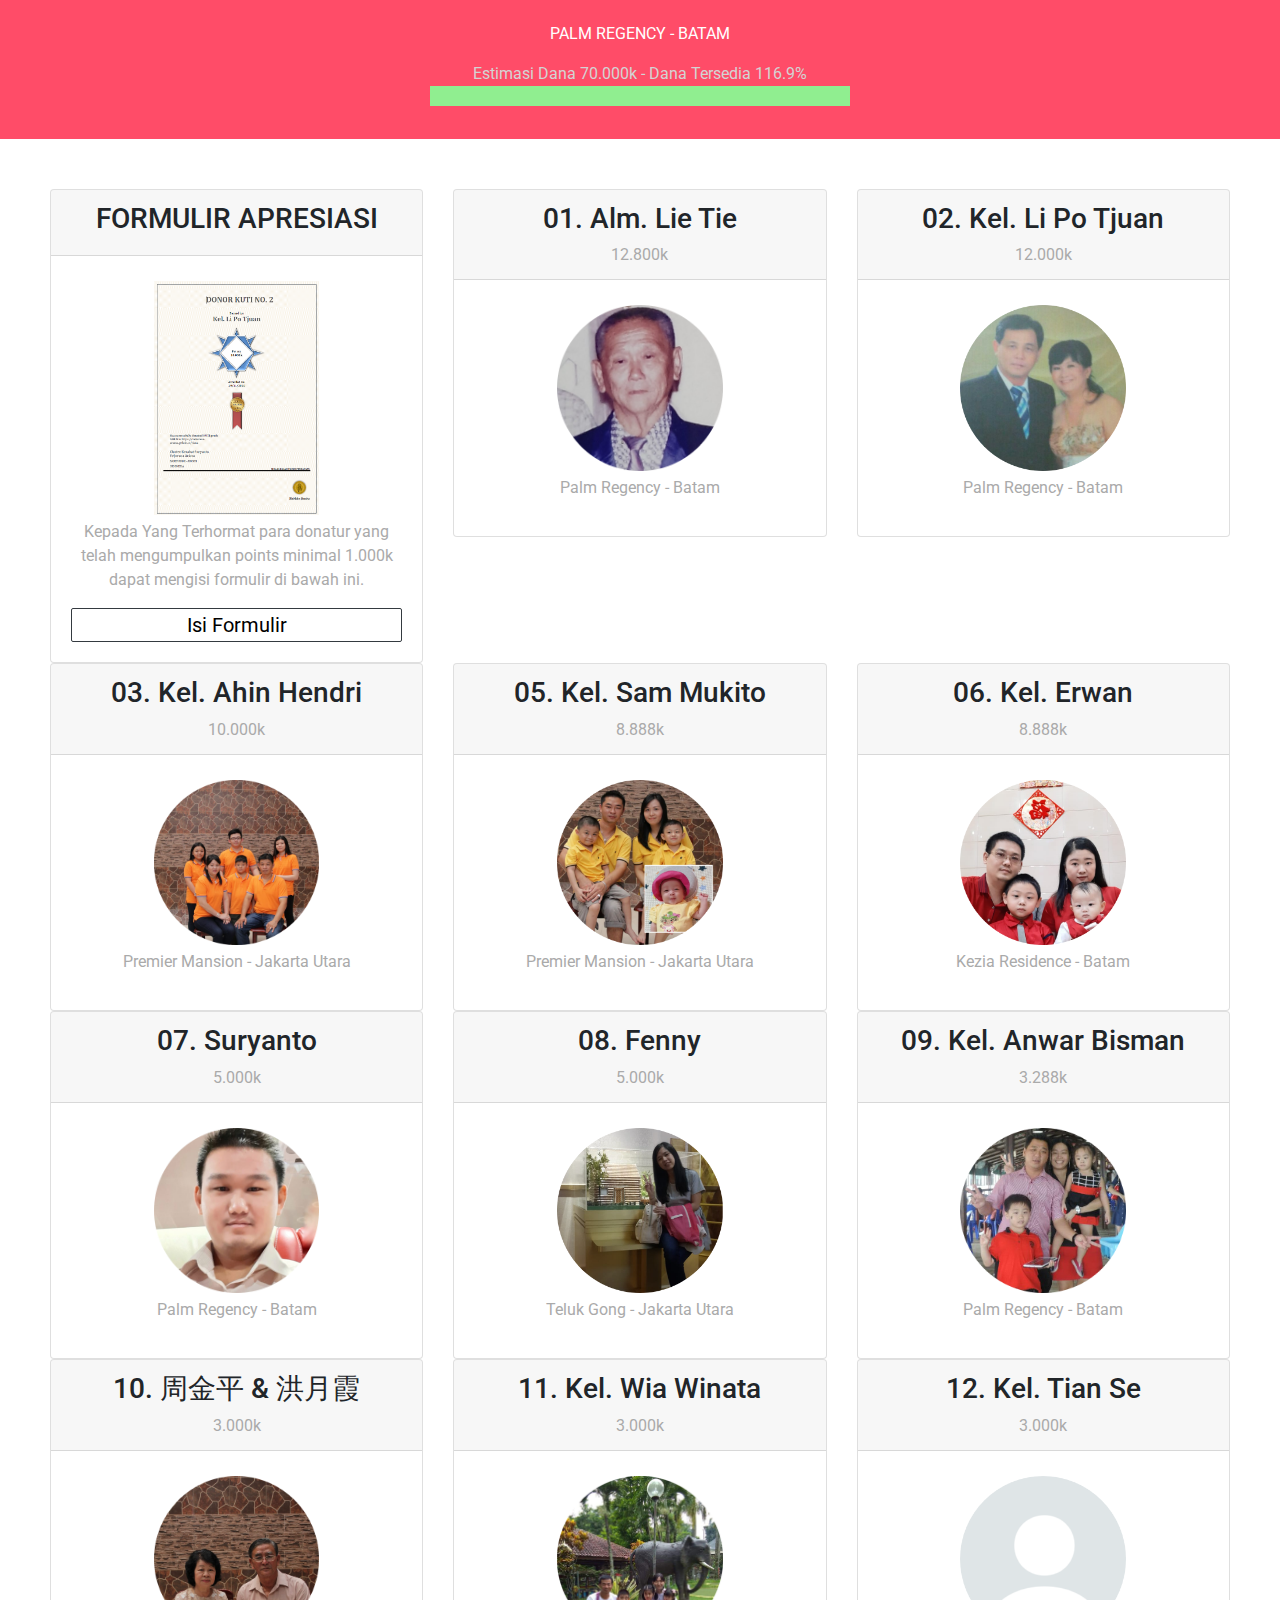
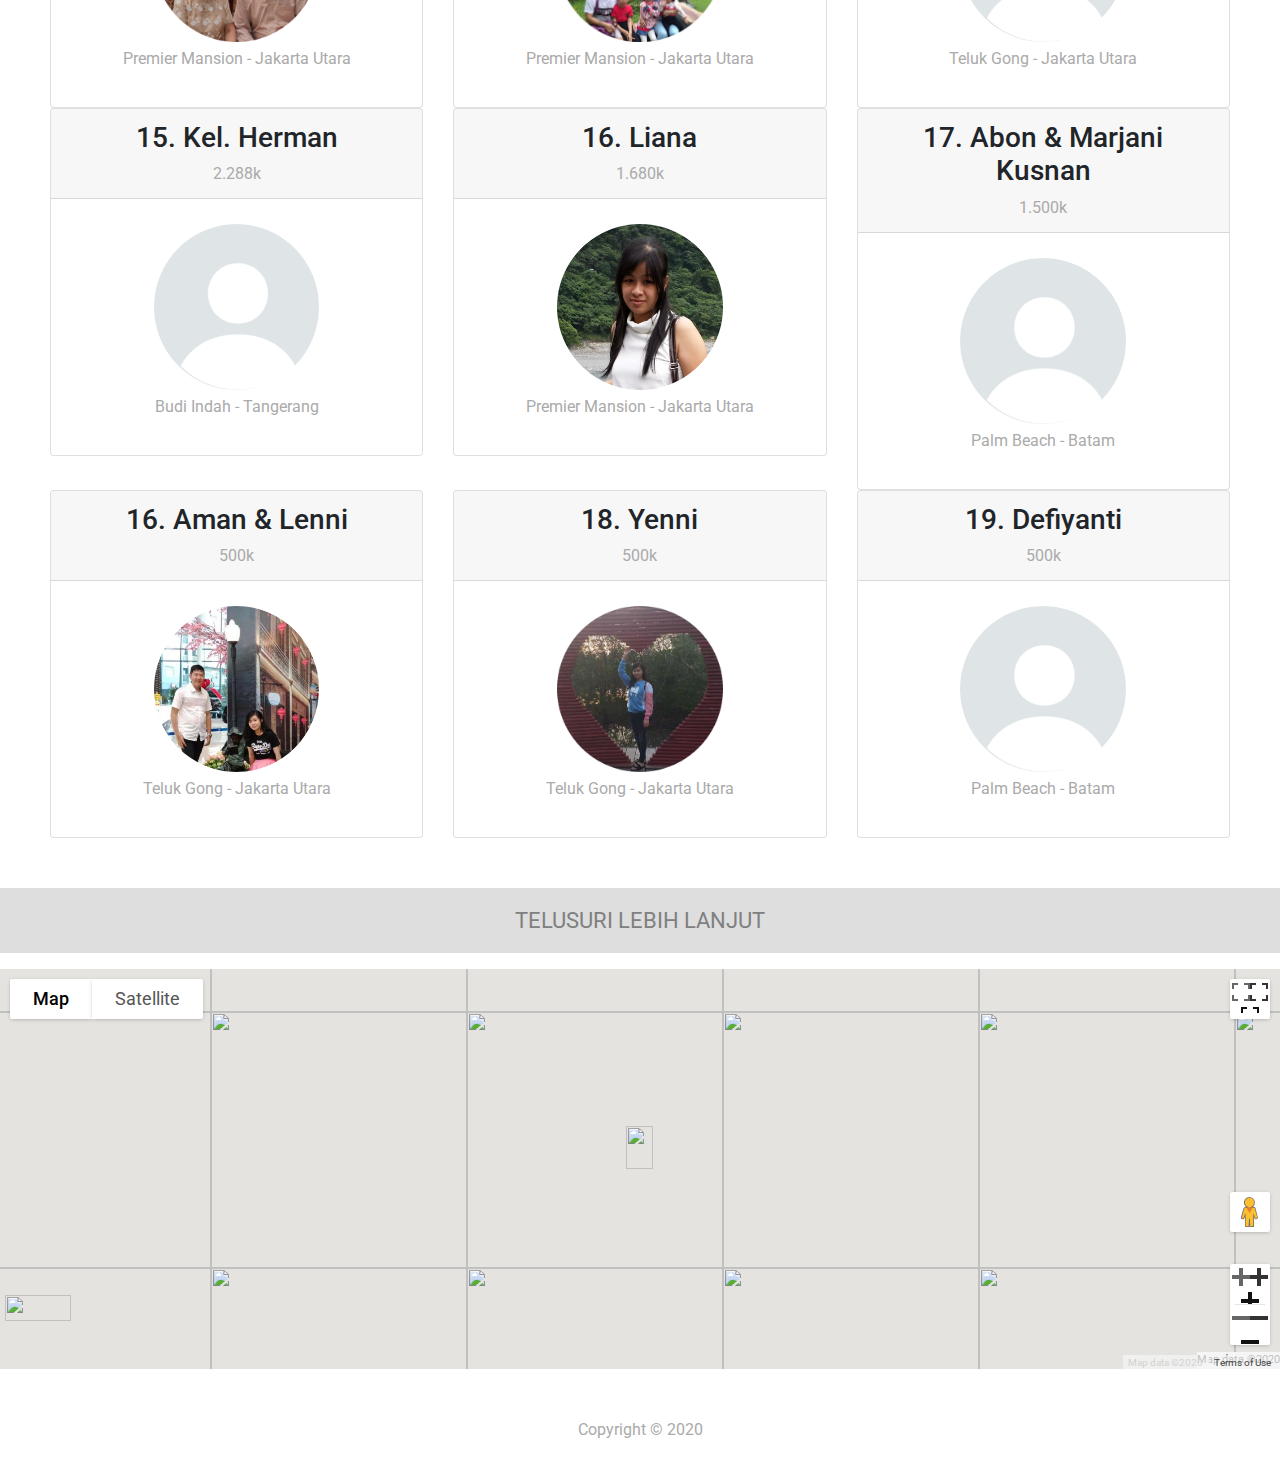
==== commit 5923ced8: "Update batam.html" ====
--- a/batam.html
+++ b/batam.html
@@ -290,10 +290,23 @@
              </div>
            </div>
       
-      <div class="pricing-column col-lg-4 col-md-6">
-             <div class="card">
-               <div class="card-header">
-                 <h3>09.  周金平 & 洪月霞</h3>
+       <div class="pricing-column col-lg-4 col-md-6">
+             <div class="card">
+               <div class="card-header">
+                 <h3>09.  Kel. Anwar Bisman</h3>
+                 <p style="margin: 0px;">3.288k</p>
+               </div>
+               <div class="card-body">
+                 <img style="width: 50%; margin: 5px;" src="images-batam/anwar.png" alt="anwar"><br>
+                 <p>Palm Regency - Batam</p>
+               </div>
+             </div>
+           </div>
+      
+      <div class="pricing-column col-lg-4 col-md-6">
+             <div class="card">
+               <div class="card-header">
+                 <h3>10.  周金平 & 洪月霞</h3>
                  <p style="margin: 0px;">3.000k</p>
                </div>
                <div class="card-body">
@@ -307,7 +320,7 @@
       <div class="pricing-column col-lg-4 col-md-6">
              <div class="card">
                <div class="card-header">
-                 <h3>10. Kel. Wia Winata</h3>
+                 <h3>11. Kel. Wia Winata</h3>
                  <p style="margin: 0px;">3.000k</p>
                </div>
                <div class="card-body">
@@ -320,7 +333,7 @@
       <div class="pricing-column col-lg-4 col-md-6">
              <div class="card">
                <div class="card-header">
-                 <h3>11. Kel. Tian Se</h3>
+                 <h3>12. Kel. Tian Se</h3>
                  <p style="margin: 0px;">3.000k</p>
                </div>
                <div class="card-body">
@@ -331,19 +344,6 @@
            </div>
       
       
-      <div class="pricing-column col-lg-4 col-md-6">
-             <div class="card">
-               <div class="card-header">
-                 <h3>12.  Kel. Anwar Bisman</h3>
-                 <p style="margin: 0px;">3.288k</p>
-               </div>
-               <div class="card-body">
-                 <img style="width: 50%; margin: 5px;" src="images-batam/anwar.png" alt="anwar"><br>
-                 <p>Palm Regency - Batam</p>
-               </div>
-             </div>
-           </div>
-      
           <div class="pricing-column col-lg-4 col-md-6">
              <div class="card">
                <div class="card-header">
@@ -412,7 +412,7 @@
        <div class="pricing-column col-lg-4 col-md-6">
              <div class="card">
                <div class="card-header">
-                 <h3>19. Defianti</h3>
+                 <h3>19. Defiyanti</h3>
                  <p style="margin: 0px;">500k</p>
                </div>
                <div class="card-body">
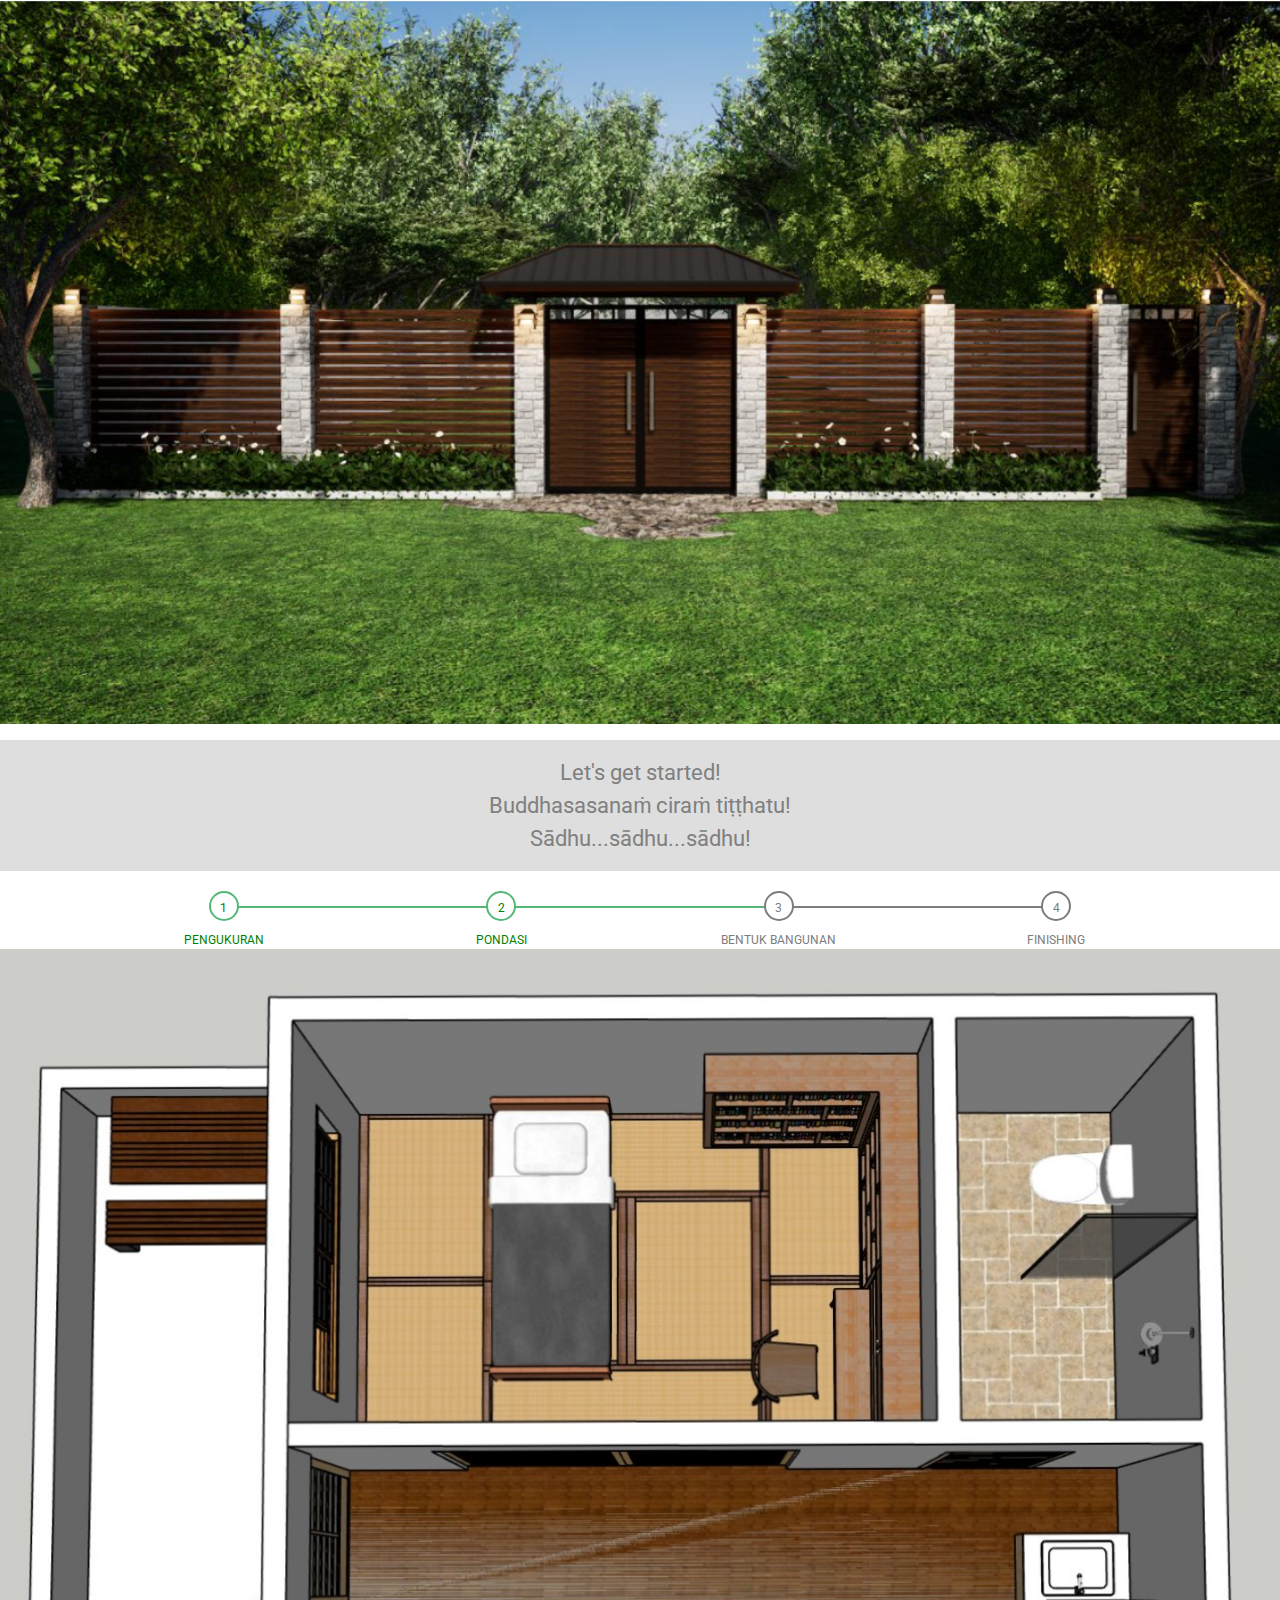
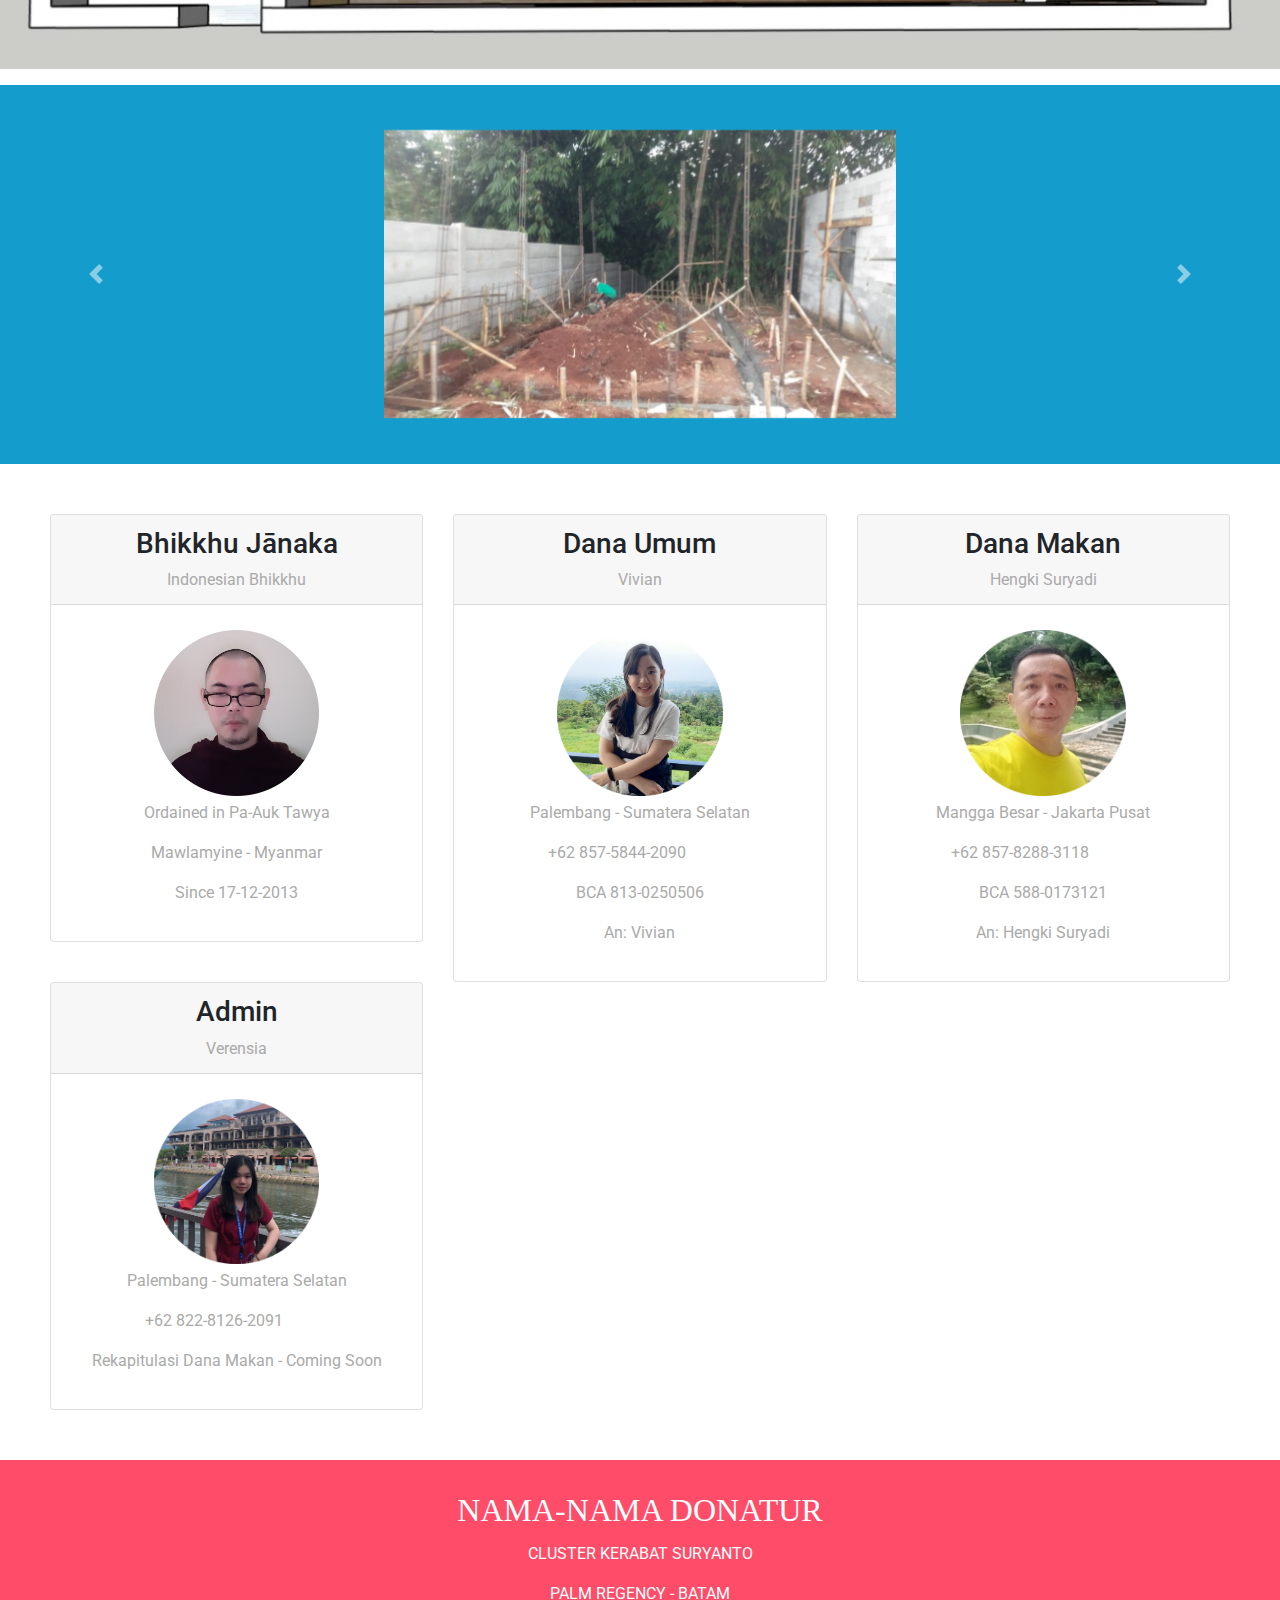
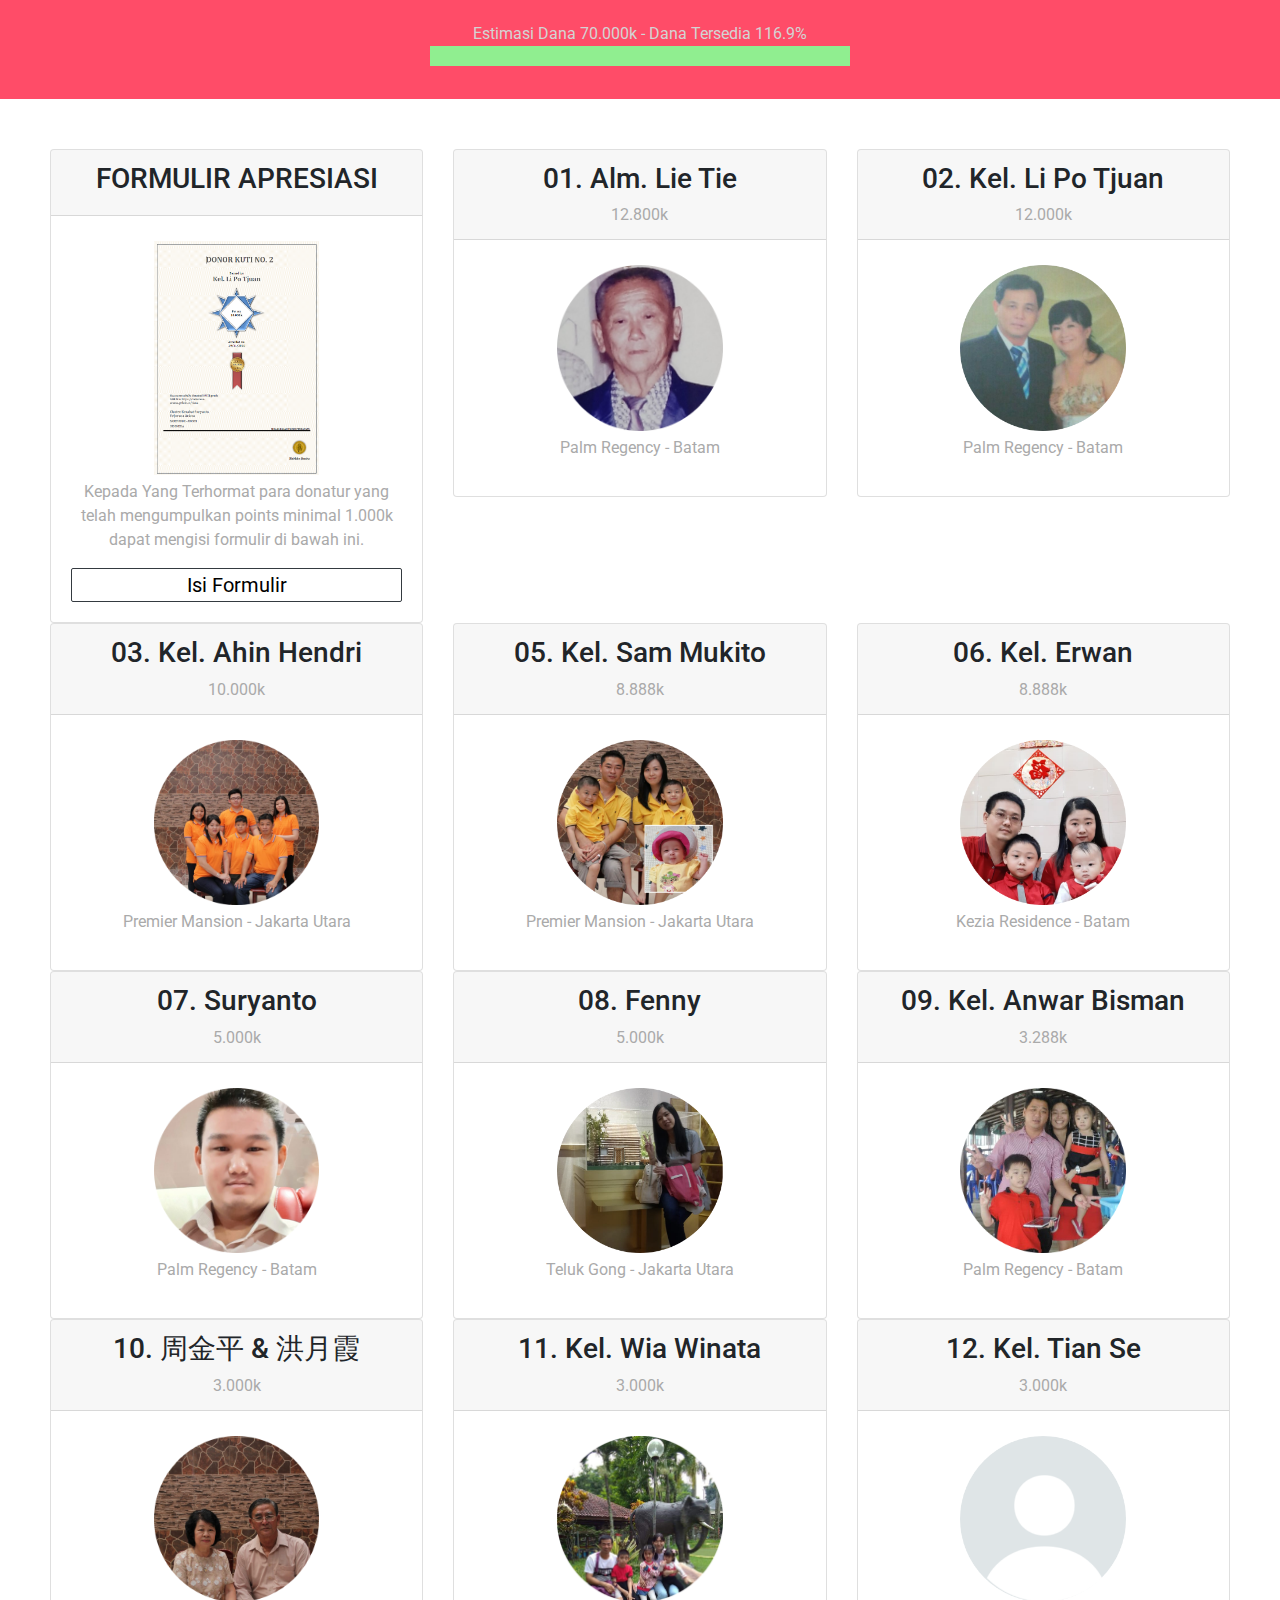
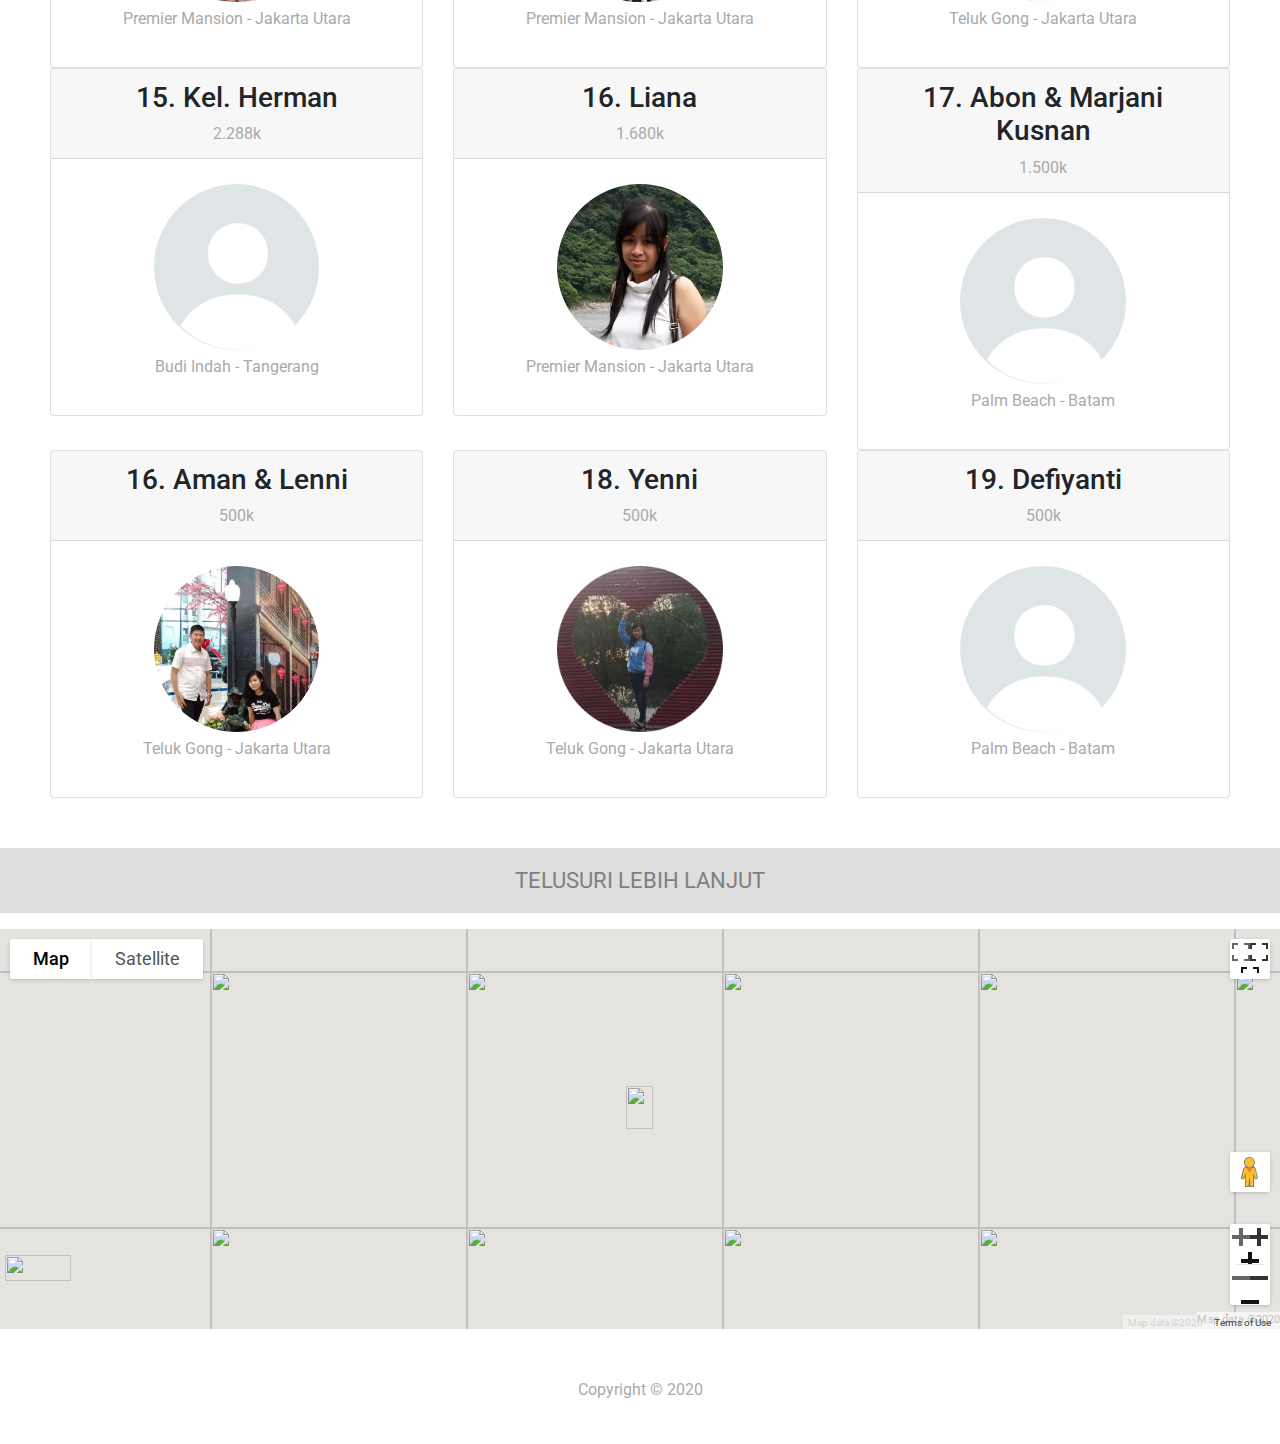
==== commit f8855b45: "Update batam.html" ====
--- a/batam.html
+++ b/batam.html
@@ -79,6 +79,9 @@
         <div class="carousel-item container-fluid">
           <img class="testimonial-image" src="images-kuti/02-06.jpeg" alt="02-06">
         </div>
+        <div class="carousel-item container-fluid">
+          <img class="testimonial-image" src="images-kuti/48.jpeg" alt="48">
+        </div>
 
       </div>
       <a class="carousel-control-prev" href="#testimonial-carousel" role="button" data-slide="prev">
@@ -152,7 +155,7 @@
             <img style="width: 50%; margin: 5px;" src="images/Verensia.png" alt="Verensia"><br>
              <p>Palembang - Sumatera Selatan</p>
              <p>+62 822-8126-2091<a href="https://api.whatsapp.com/send?phone=+62 822-8126-2091&text=Sukhi%20hotu"> <i class="social-icon fab fa-whatsapp"></i></a></p>
-             <p><a href="https://drive.google.com/file/d/1abCa0wK0D7aFXgGQsX7kx2fhXA1Vr3E8/view?usp=sharing">Rekapitulasi Dana Umum - November 2020</a>  </p>
+            
             
              <p><p>Rekapitulasi Dana Makan - Coming Soon</p>
           </div>
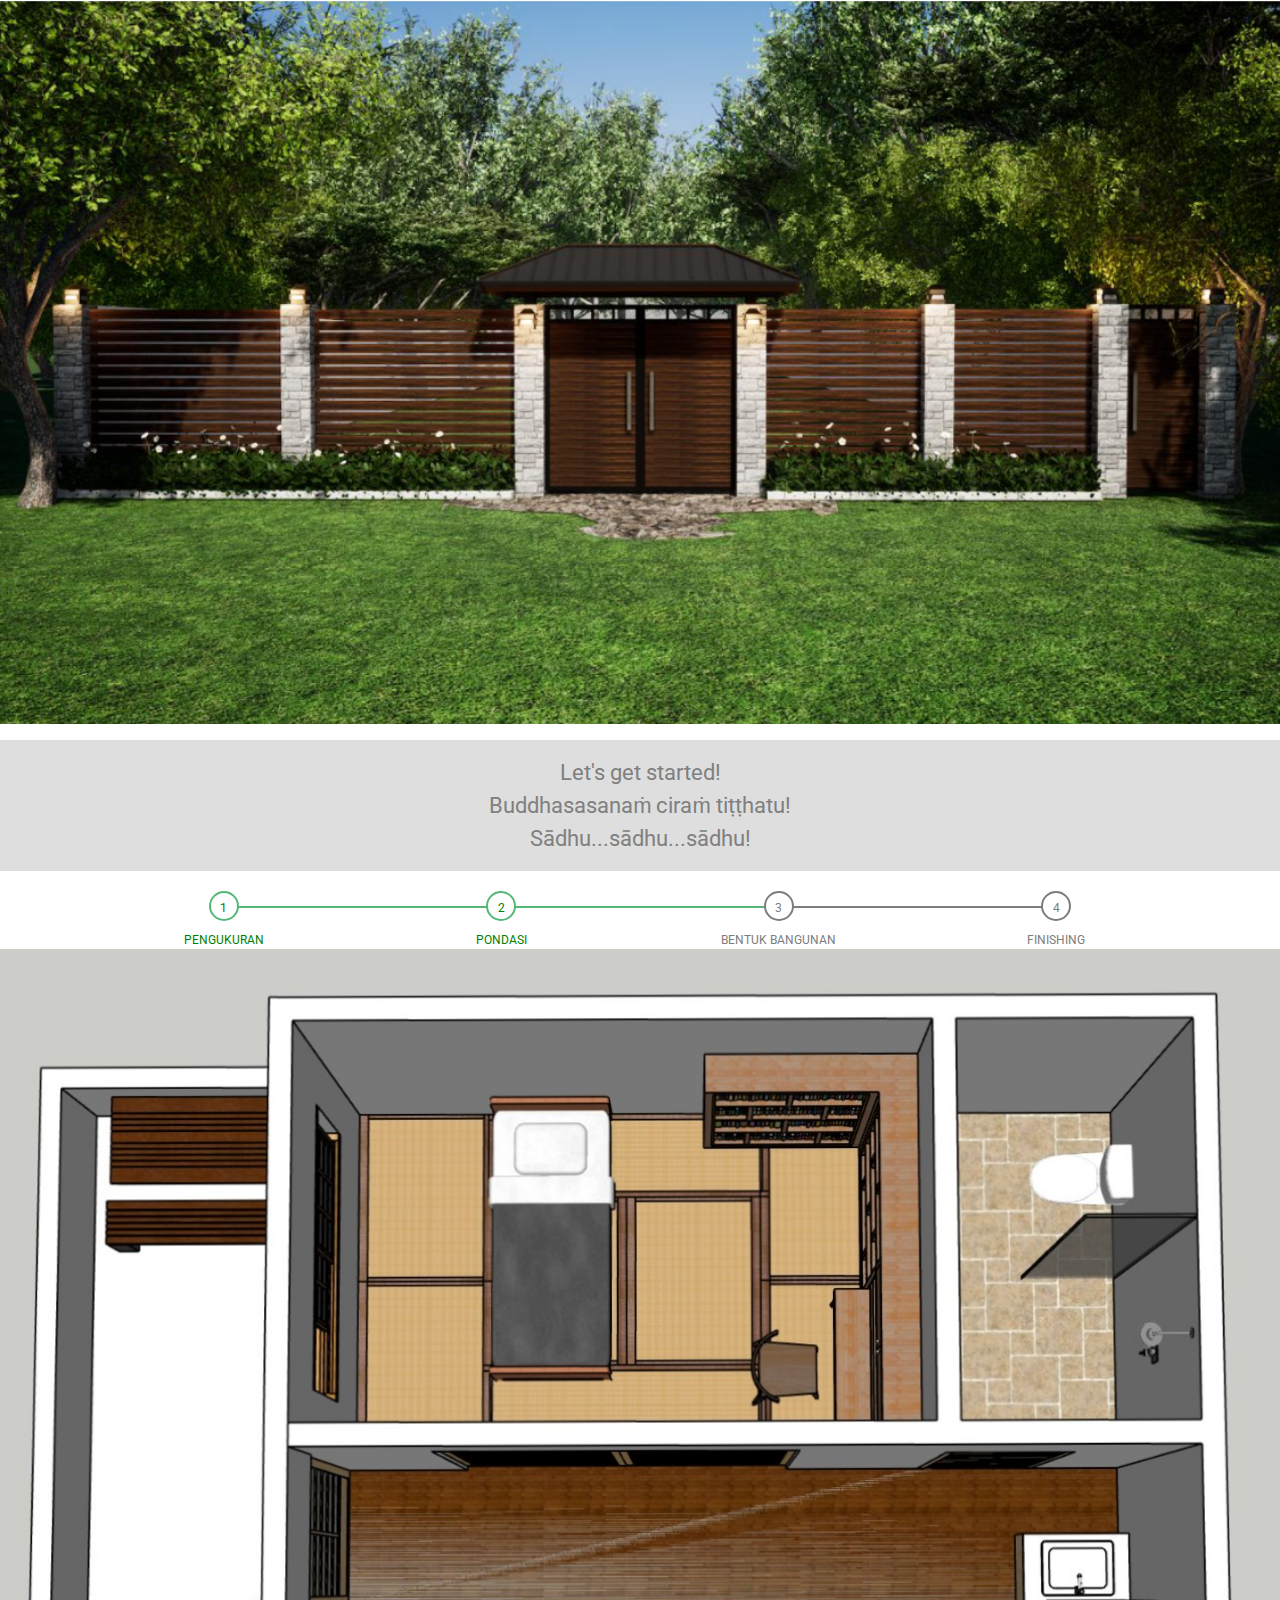
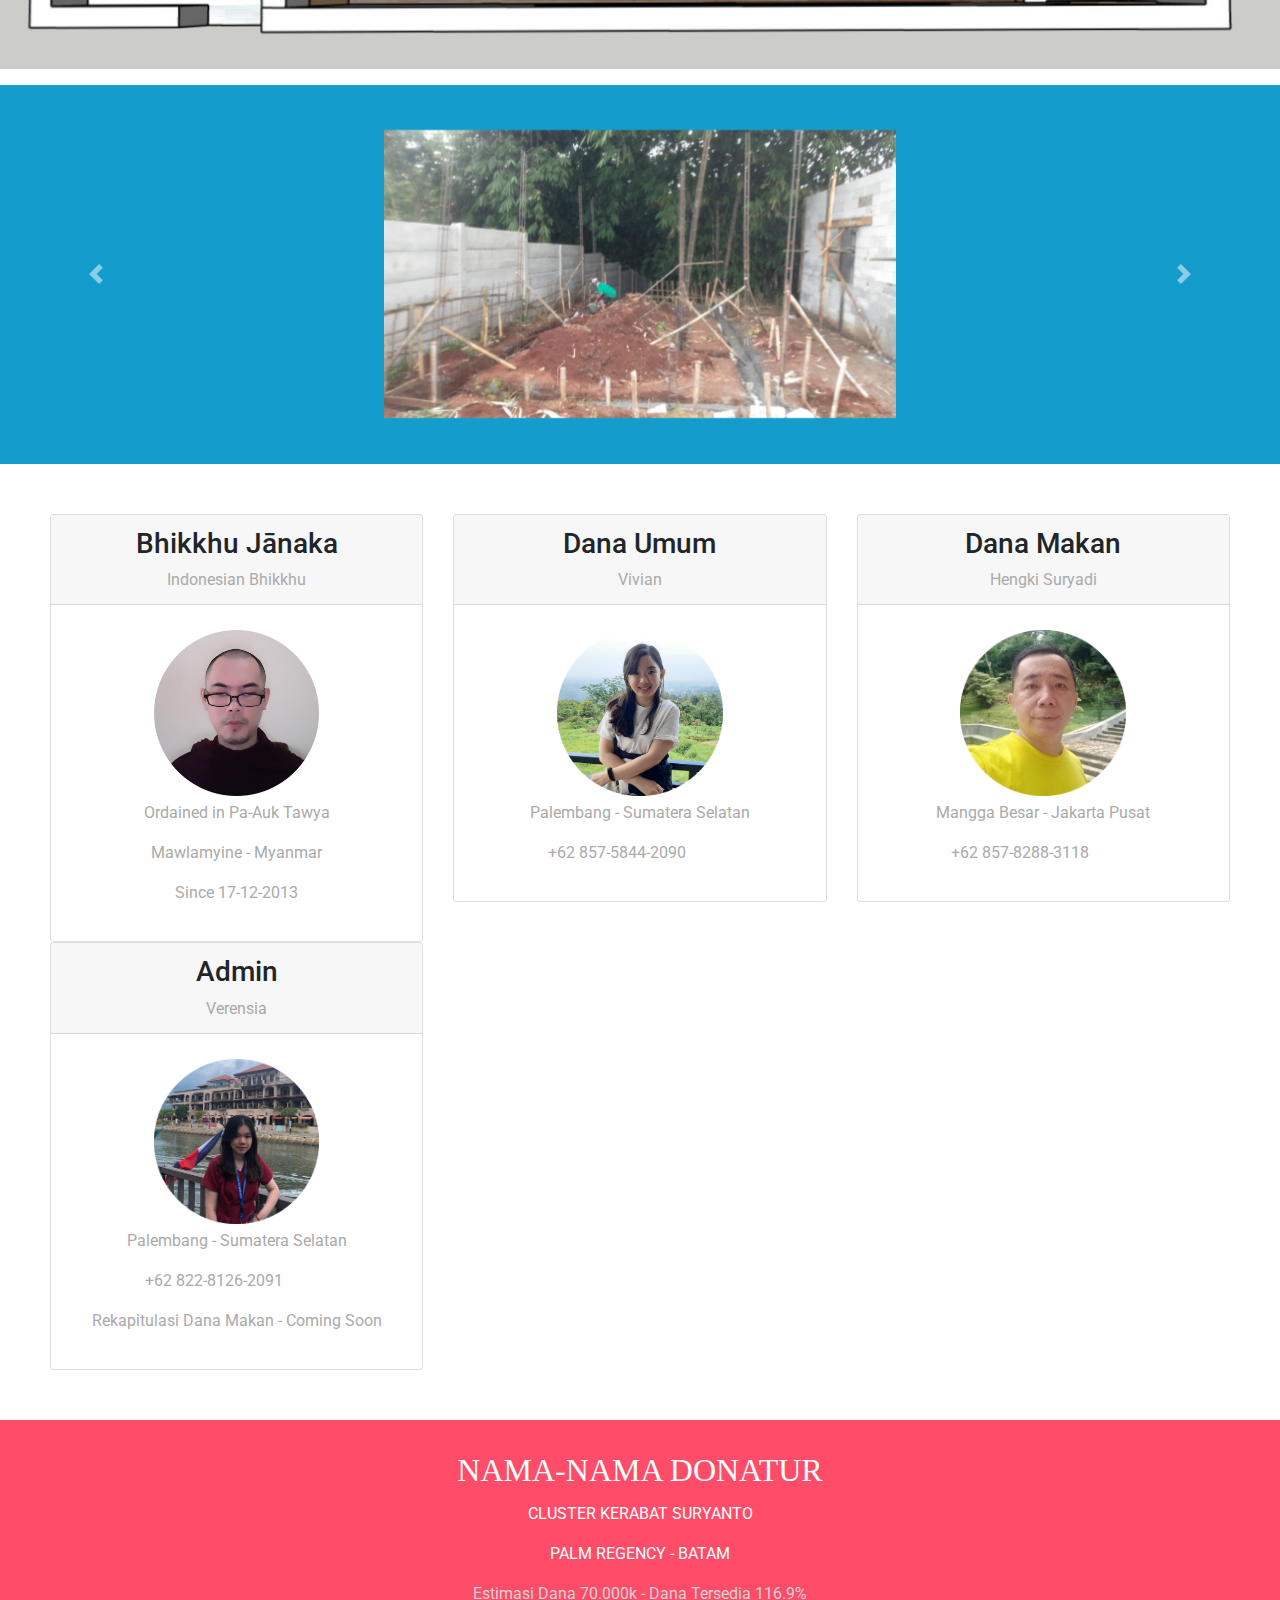
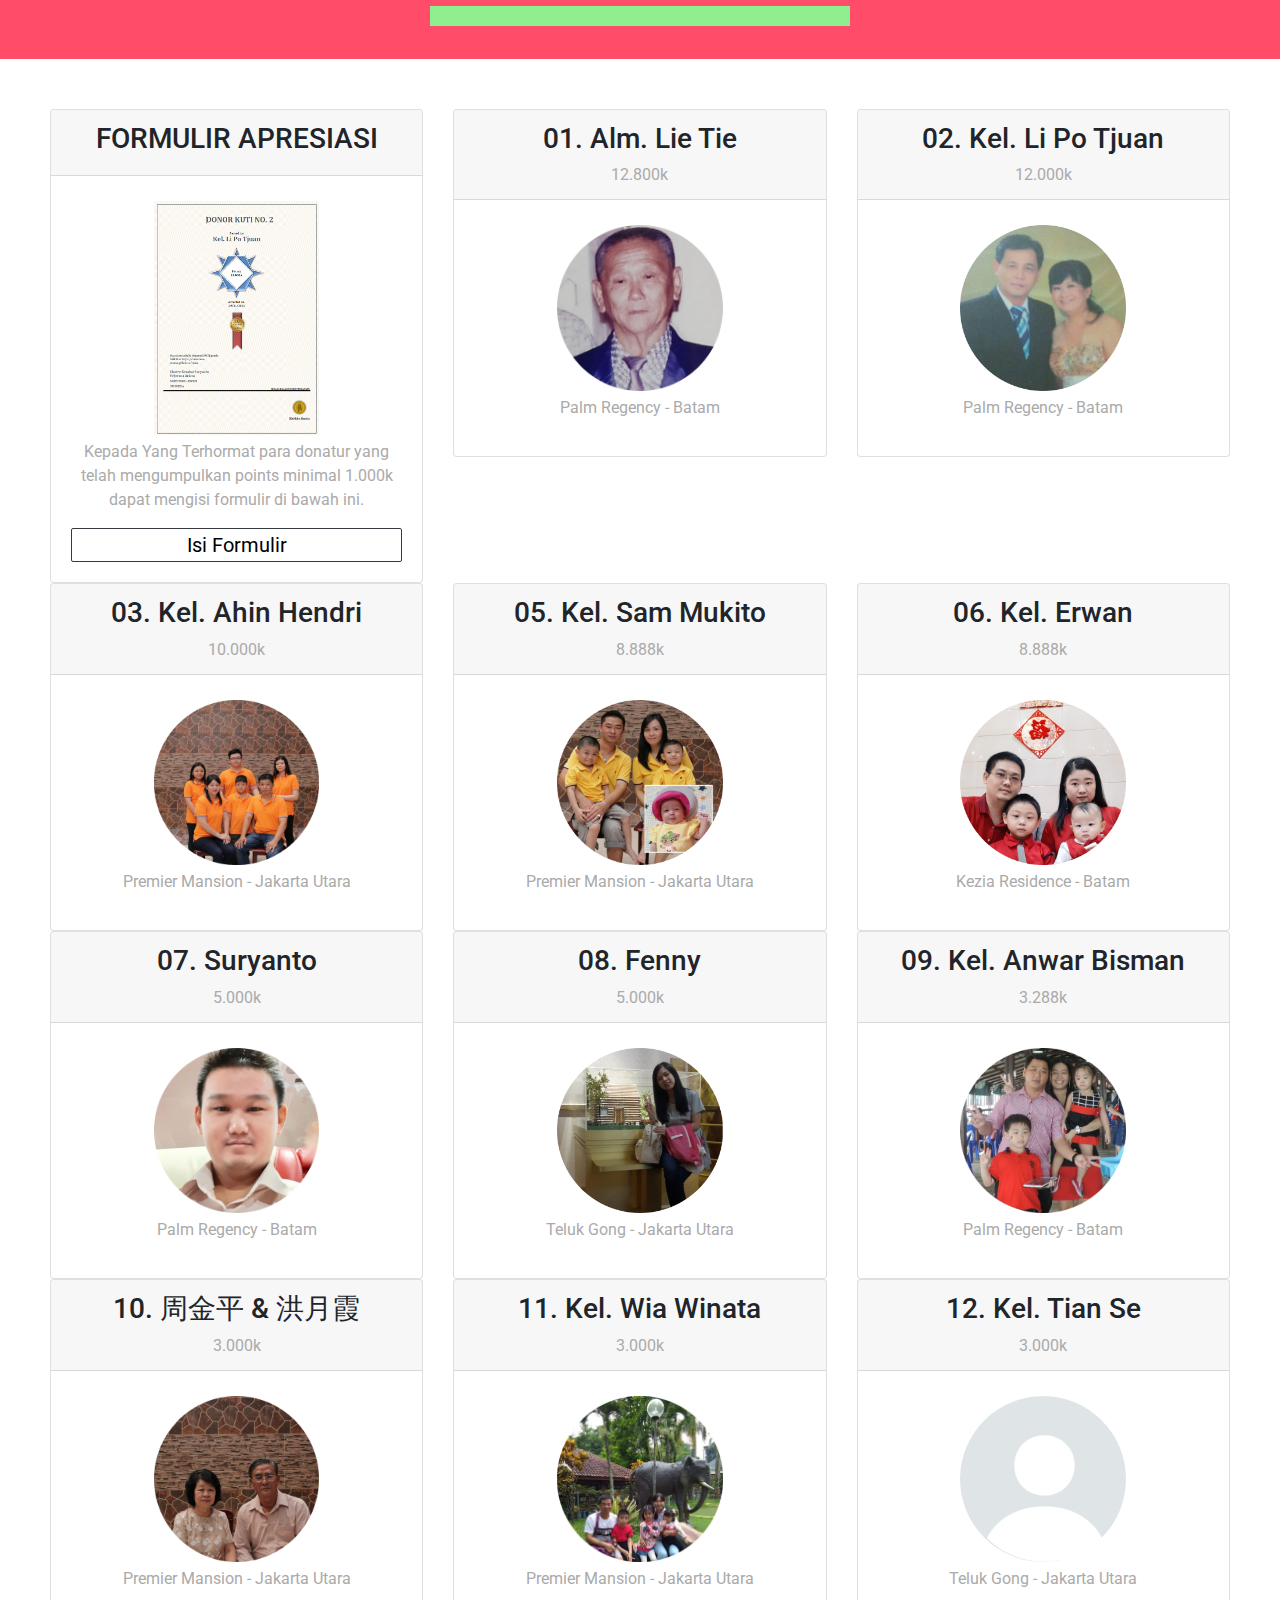
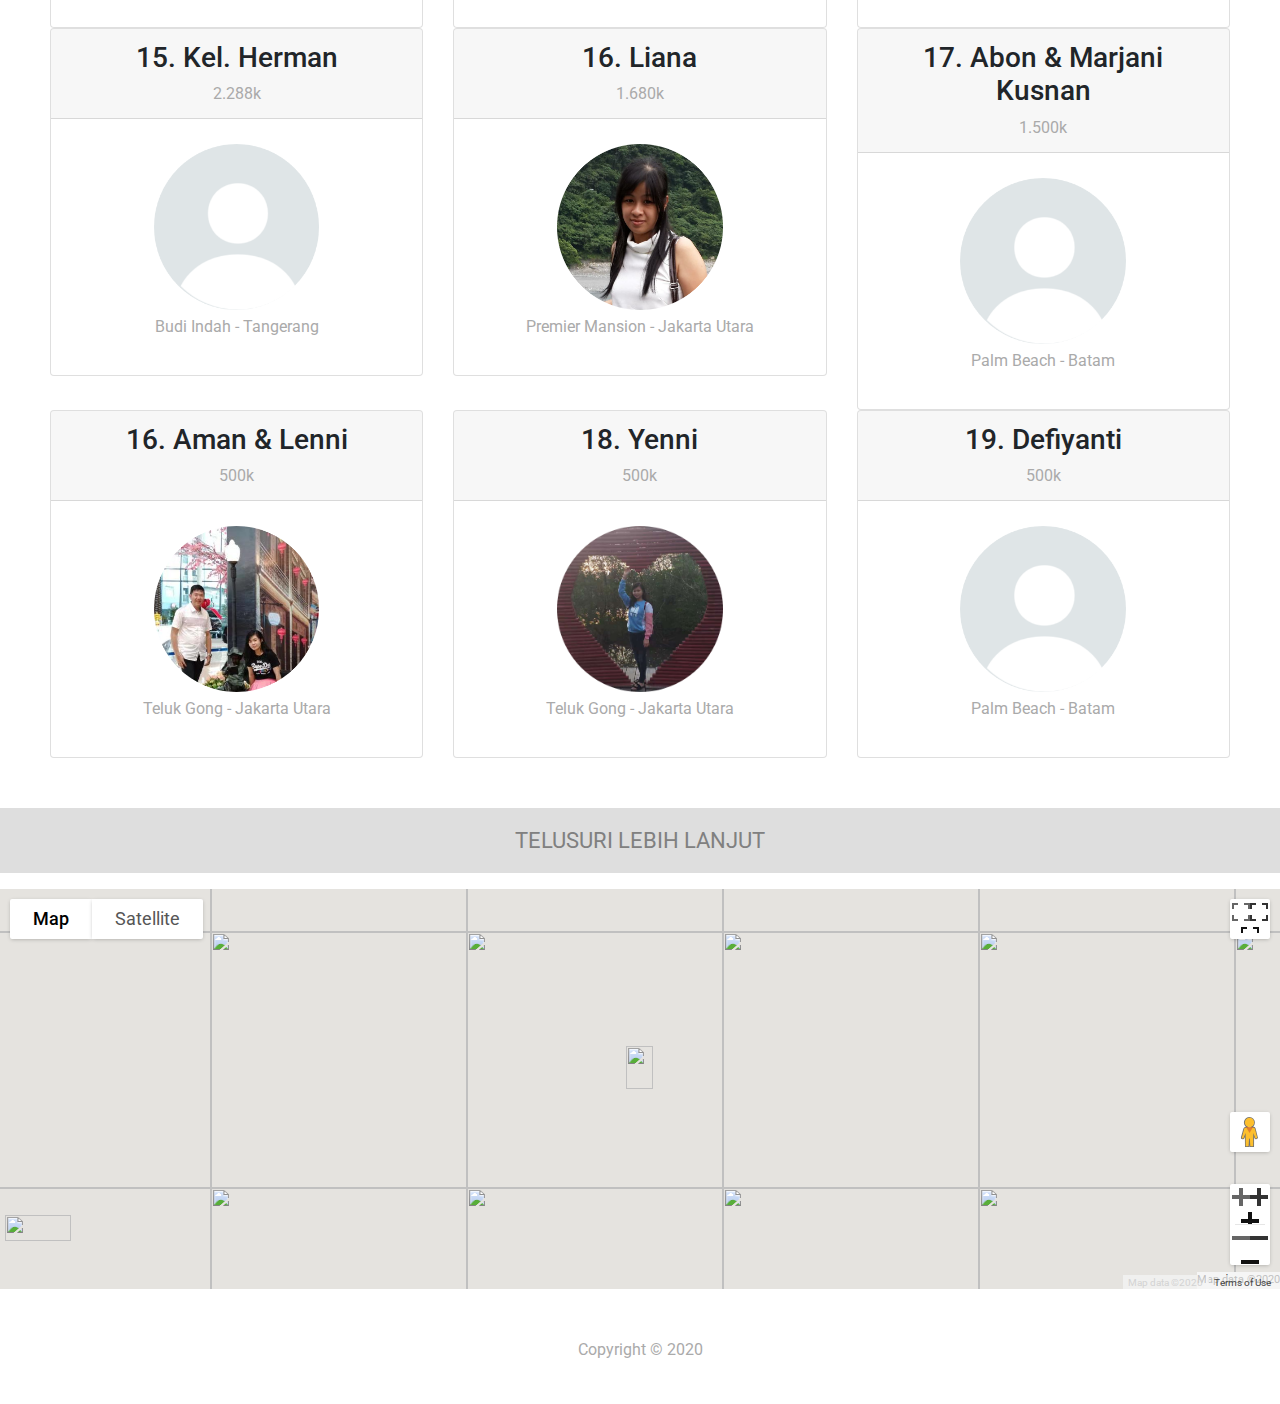
==== commit f0c621ba: "Update batam.html" ====
--- a/batam.html
+++ b/batam.html
@@ -121,8 +121,8 @@
             <img style="width: 50%; margin: 5px;" src="images/Vivian.png" alt="Vivian"><br>
             <p>Palembang - Sumatera Selatan</p>
             <p>+62 857-5844-2090<a href="https://api.whatsapp.com/send?phone=+62 857-5844-2090&text=Sukhi%20hotu"> <i class="social-icon fab fa-whatsapp"></i></a></p>
-            <p>BCA 813-0250506 </p>
-            <p>An: Vivian </p>
+<!--             <p>BCA 813-0250506 </p>
+            <p>An: Vivian </p> -->
           </div>
         </div>
       </div>
@@ -138,8 +138,8 @@
             <img style="width: 50%; margin: 5px;" src="images/Hengky.png" alt="Hengky"><br>
             <p>Mangga Besar - Jakarta Pusat</p>
             <p>+62 857-8288-3118<a href="https://api.whatsapp.com/send?phone=+62 857-8288-3118&text=Sukhi%20hotu"> <i class="social-icon fab fa-whatsapp"></i></a></p>
-            <p>BCA 588-0173121 </p>
-            <p>An: Hengki Suryadi</p>
+<!--             <p>BCA 588-0173121 </p>
+            <p>An: Hengki Suryadi</p> -->
           </div>
         </div>
       </div>
